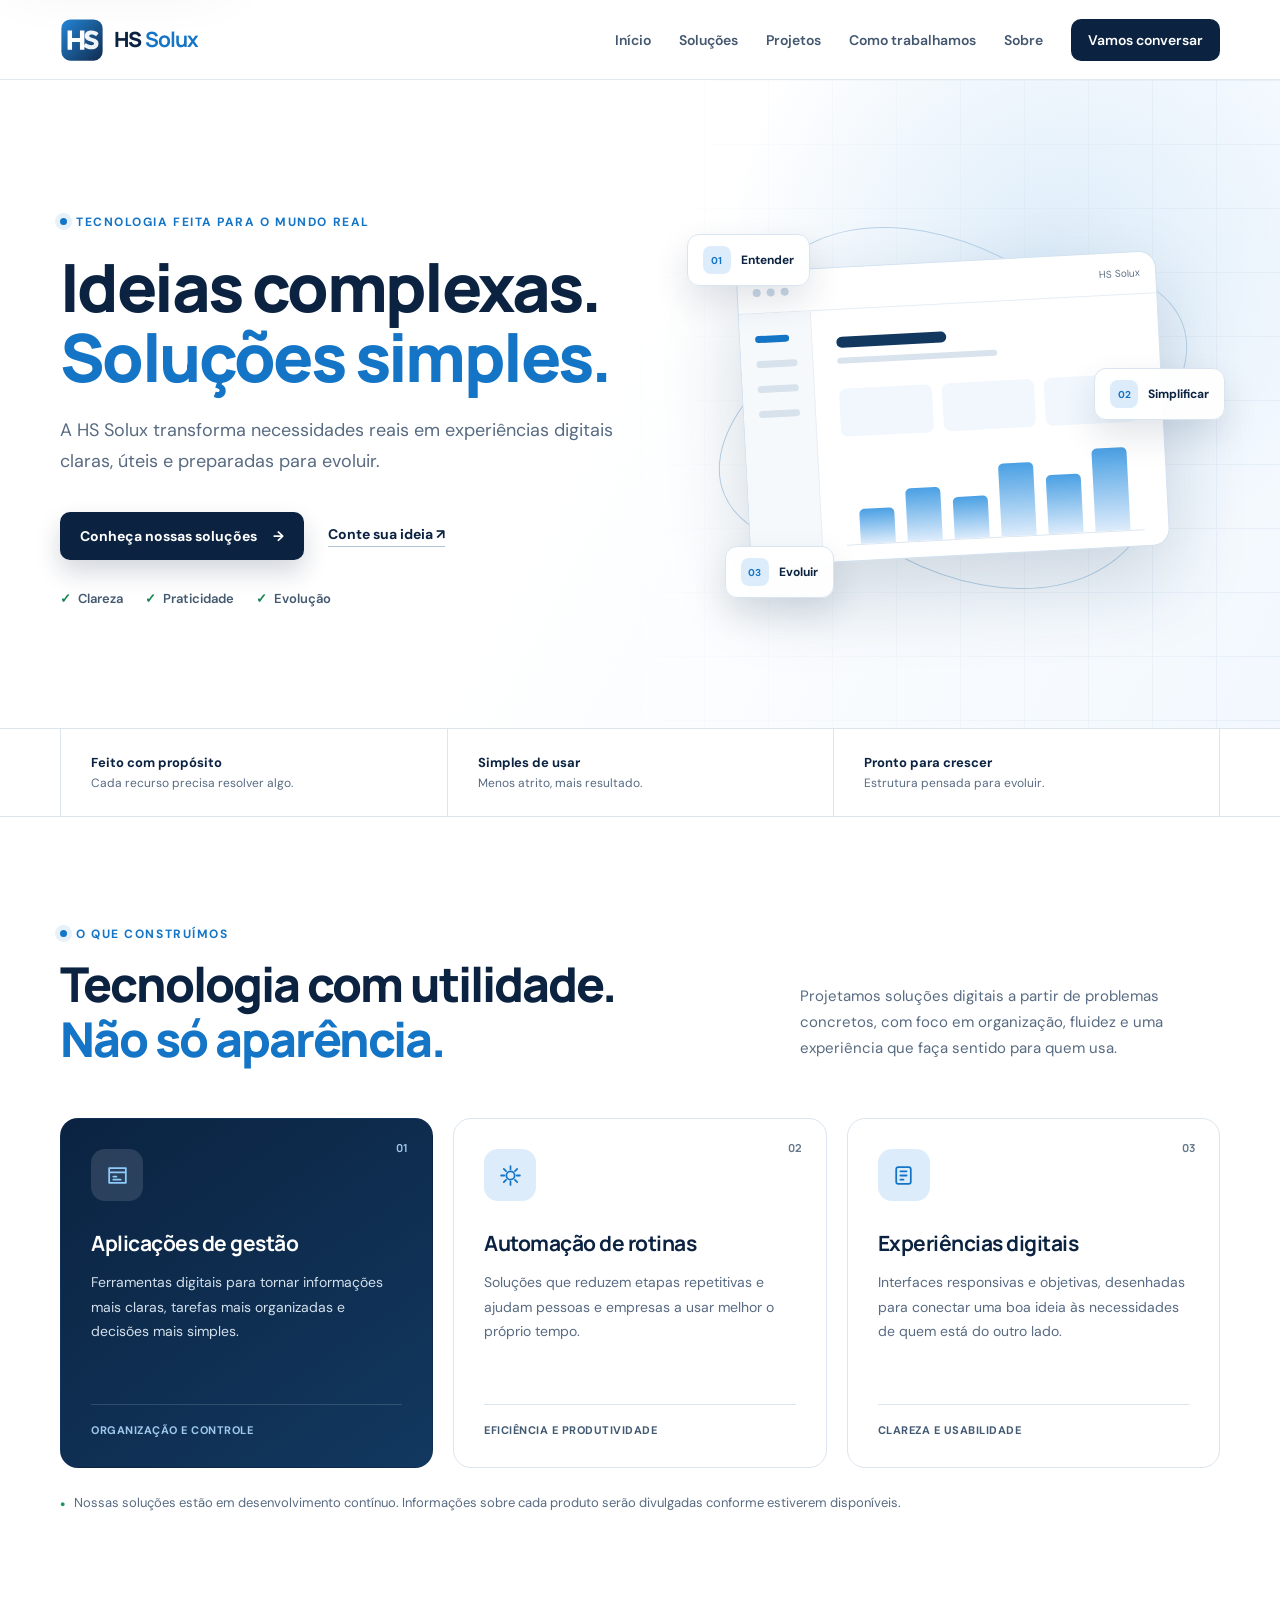
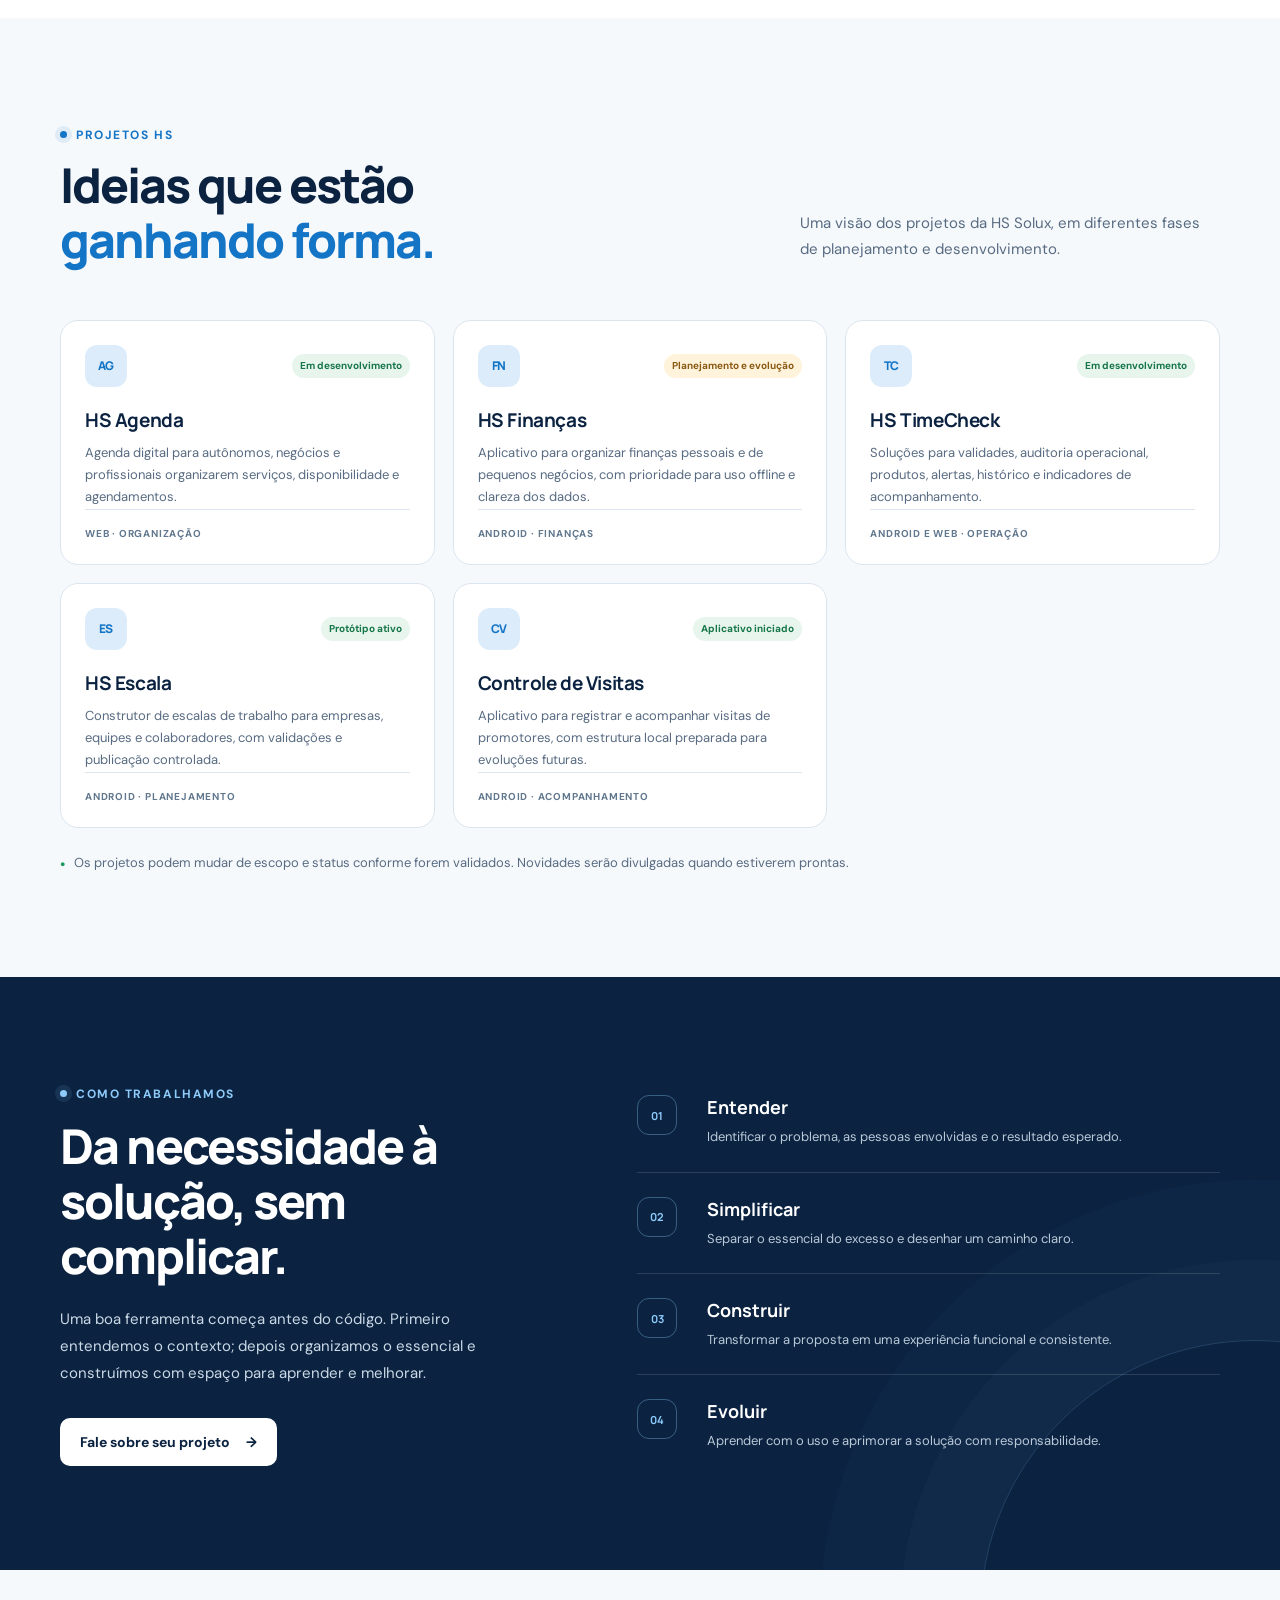
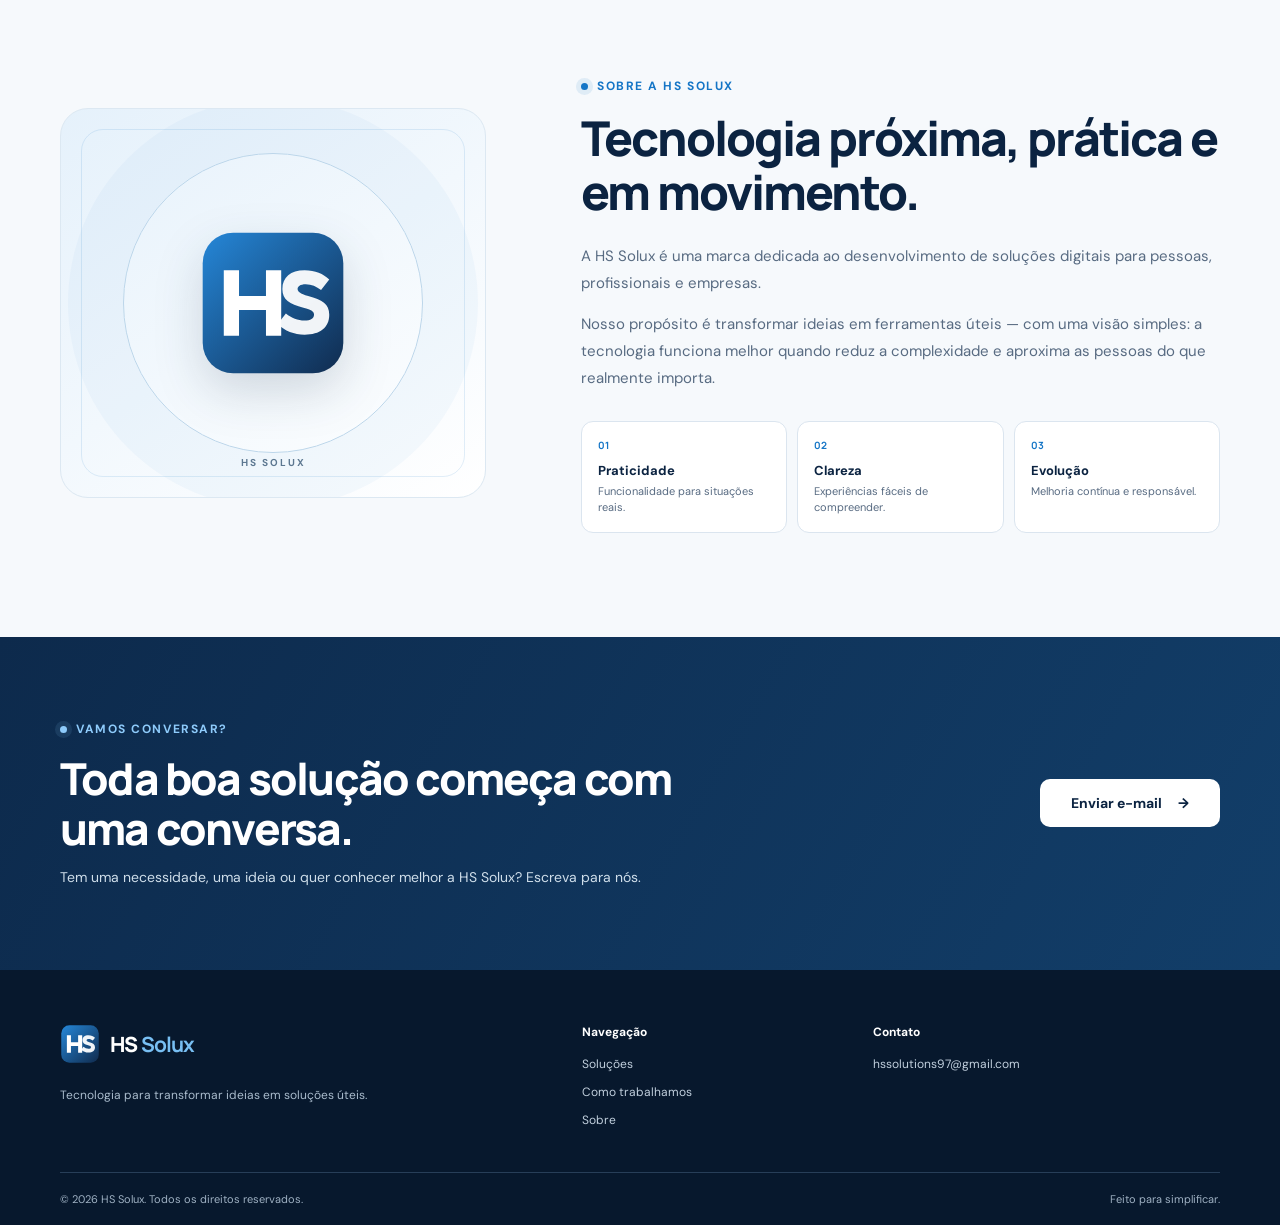
==== index.html @ c70ca24c "Adiciona projetos HS ao site" ====
<!doctype html>
<html lang="pt-BR">
<head>
  <meta charset="utf-8">
  <meta name="viewport" content="width=device-width, initial-scale=1">
  <meta name="description" content="A HS Solux transforma necessidades reais em soluções digitais simples, organizadas e preparadas para evoluir.">
  <meta name="theme-color" content="#0b2341">
  <meta name="robots" content="index, follow, max-image-preview:large">
  <link rel="canonical" href="https://hssolux.com.br/">
  <meta property="og:locale" content="pt_BR">
  <meta property="og:type" content="website">
  <meta property="og:site_name" content="HS Solux">
  <meta property="og:title" content="HS Solux | Tecnologia que simplifica">
  <meta property="og:description" content="Soluções digitais pensadas para organizar processos, reduzir complexidade e apoiar novas ideias.">
  <meta property="og:url" content="https://hssolux.com.br/">
  <meta property="og:image" content="https://hssolux.com.br/assets/hs-social.png">
  <meta property="og:image:width" content="1200">
  <meta property="og:image:height" content="630">
  <meta property="og:image:alt" content="HS Solux — tecnologia que simplifica">
  <meta name="twitter:card" content="summary_large_image">
  <meta name="twitter:title" content="HS Solux | Tecnologia que simplifica">
  <meta name="twitter:description" content="Soluções digitais pensadas para necessidades reais.">
  <meta name="twitter:image" content="https://hssolux.com.br/assets/hs-social.png">
  <title>HS Solux | Tecnologia que simplifica</title>
  <link rel="icon" href="assets/hs-mark.svg" type="image/svg+xml">
  <link rel="preconnect" href="https://fonts.googleapis.com">
  <link rel="preconnect" href="https://fonts.gstatic.com" crossorigin>
  <link href="https://fonts.googleapis.com/css2?family=DM+Sans:wght@400;500;600;700&family=Manrope:wght@600;700;800&display=swap" rel="stylesheet">
  <link rel="stylesheet" href="styles.css">
  <script type="application/ld+json">
  {
    "@context": "https://schema.org",
    "@type": "Organization",
    "name": "HS Solux",
    "url": "https://hssolux.com.br/",
    "logo": "https://hssolux.com.br/assets/hs-mark.svg",
    "email": "hssolutions97@gmail.com",
    "description": "Marca de tecnologia dedicada ao desenvolvimento de soluções digitais para pessoas, profissionais e empresas."
  }
  </script>
</head>
<body>
  <a class="skip-link" href="#conteudo">Pular para o conteúdo</a>
  <header class="site-header">
    <div class="container nav-wrap">
      <a class="brand" href="#inicio" aria-label="HS Solux — página inicial">
        <img src="assets/hs-mark.svg" alt="" class="brand-mark" width="44" height="44">
        <span class="brand-name">HS <b>Solux</b></span>
      </a>
      <button class="menu-toggle" type="button" aria-label="Abrir menu" aria-controls="main-navigation" aria-expanded="false">
        <span aria-hidden="true"></span><span aria-hidden="true"></span><span aria-hidden="true"></span>
      </button>
      <nav class="nav" id="main-navigation" aria-label="Navegação principal">
        <a href="#inicio">Início</a>
        <a href="#solucoes">Soluções</a>
        <a href="#projetos">Projetos</a>
        <a href="#metodo">Como trabalhamos</a>
        <a href="#sobre">Sobre</a>
        <a class="nav-cta" href="#contato">Vamos conversar</a>
      </nav>
    </div>
  </header>

  <main id="conteudo">
    <section class="hero" id="inicio" aria-labelledby="hero-title">
      <div class="container hero-grid">
        <div class="hero-copy">
          <p class="eyebrow"><span aria-hidden="true"></span> Tecnologia feita para o mundo real</p>
          <h1 id="hero-title">Ideias complexas.<br><em>Soluções simples.</em></h1>
          <p class="hero-lead">A HS Solux transforma necessidades reais em experiências digitais claras, úteis e preparadas para evoluir.</p>
          <div class="hero-actions">
            <a class="button button-primary" href="#solucoes">Conheça nossas soluções <span aria-hidden="true">→</span></a>
            <a class="text-link" href="#contato">Conte sua ideia <span aria-hidden="true">↗</span></a>
          </div>
          <ul class="hero-points" aria-label="Princípios da HS Solux">
            <li><span aria-hidden="true">✓</span> Clareza</li>
            <li><span aria-hidden="true">✓</span> Praticidade</li>
            <li><span aria-hidden="true">✓</span> Evolução</li>
          </ul>
        </div>

        <div class="hero-visual" role="img" aria-label="Representação visual de uma solução digital organizada">
          <div class="visual-orbit orbit-a" aria-hidden="true"></div>
          <div class="visual-orbit orbit-b" aria-hidden="true"></div>
          <div class="product-window" aria-hidden="true">
            <div class="window-bar"><i></i><i></i><i></i><small>HS Solux</small></div>
            <div class="window-body">
              <div class="window-nav"><b></b><i></i><i></i><i></i></div>
              <div class="window-main">
                <div class="skeleton-title"></div><div class="skeleton-subtitle"></div>
                <div class="metric-row"><i></i><i></i><i></i></div>
                <div class="chart"><span></span><span></span><span></span><span></span><span></span><span></span></div>
              </div>
            </div>
          </div>
          <div class="floating-pill pill-one" aria-hidden="true"><b>01</b><span>Entender</span></div>
          <div class="floating-pill pill-two" aria-hidden="true"><b>02</b><span>Simplificar</span></div>
          <div class="floating-pill pill-three" aria-hidden="true"><b>03</b><span>Evoluir</span></div>
        </div>
      </div>
    </section>

    <section class="principles" aria-label="Compromissos da HS Solux">
      <div class="container principles-row">
        <p><strong>Feito com propósito</strong><span>Cada recurso precisa resolver algo.</span></p>
        <p><strong>Simples de usar</strong><span>Menos atrito, mais resultado.</span></p>
        <p><strong>Pronto para crescer</strong><span>Estrutura pensada para evoluir.</span></p>
      </div>
    </section>

    <section class="section solutions-section" id="solucoes" aria-labelledby="solutions-title">
      <div class="container">
        <div class="section-heading">
          <div>
            <p class="eyebrow"><span aria-hidden="true"></span> O que construímos</p>
            <h2 id="solutions-title">Tecnologia com utilidade.<br><em>Não só aparência.</em></h2>
          </div>
          <p>Projetamos soluções digitais a partir de problemas concretos, com foco em organização, fluidez e uma experiência que faça sentido para quem usa.</p>
        </div>
        <div class="solution-grid">
          <article class="solution-card featured">
            <div class="card-number">01</div>
            <div class="card-icon" aria-hidden="true"><svg viewBox="0 0 24 24"><path d="M4 5h16v14H4zM4 9h16M8 13h3M8 16h7"/></svg></div>
            <h3>Aplicações de gestão</h3>
            <p>Ferramentas digitais para tornar informações mais claras, tarefas mais organizadas e decisões mais simples.</p>
            <span class="card-tag">Organização e controle</span>
          </article>
          <article class="solution-card">
            <div class="card-number">02</div>
            <div class="card-icon" aria-hidden="true"><svg viewBox="0 0 24 24"><path d="M12 3v3M12 18v3M3 12h3M18 12h3M5.6 5.6l2.1 2.1M16.3 16.3l2.1 2.1M18.4 5.6l-2.1 2.1M7.7 16.3l-2.1 2.1"/><circle cx="12" cy="12" r="4"/></svg></div>
            <h3>Automação de rotinas</h3>
            <p>Soluções que reduzem etapas repetitivas e ajudam pessoas e empresas a usar melhor o próprio tempo.</p>
            <span class="card-tag">Eficiência e produtividade</span>
          </article>
          <article class="solution-card">
            <div class="card-number">03</div>
            <div class="card-icon" aria-hidden="true"><svg viewBox="0 0 24 24"><path d="M7 4h10a2 2 0 0 1 2 2v12a2 2 0 0 1-2 2H7a2 2 0 0 1-2-2V6a2 2 0 0 1 2-2zM9 8h6M9 12h6M9 16h3"/></svg></div>
            <h3>Experiências digitais</h3>
            <p>Interfaces responsivas e objetivas, desenhadas para conectar uma boa ideia às necessidades de quem está do outro lado.</p>
            <span class="card-tag">Clareza e usabilidade</span>
          </article>
        </div>
        <p class="transparency-note"><span aria-hidden="true">●</span> Nossas soluções estão em desenvolvimento contínuo. Informações sobre cada produto serão divulgadas conforme estiverem disponíveis.</p>
      </div>
    </section>

    <section class="section projects-section" id="projetos" aria-labelledby="projects-title">
      <div class="container">
        <div class="section-heading">
          <div>
            <p class="eyebrow"><span aria-hidden="true"></span> Projetos HS</p>
            <h2 id="projects-title">Ideias que estão<br><em>ganhando forma.</em></h2>
          </div>
          <p>Uma visão dos projetos da HS Solux, em diferentes fases de planejamento e desenvolvimento.</p>
        </div>
        <div class="project-grid">
          <article class="project-card">
            <div class="project-top"><span class="project-icon">AG</span><span class="project-status status-progress">Em desenvolvimento</span></div>
            <h3>HS Agenda</h3>
            <p>Agenda digital para autônomos, negócios e profissionais organizarem serviços, disponibilidade e agendamentos.</p>
            <span class="project-type">Web · organização</span>
          </article>
          <article class="project-card">
            <div class="project-top"><span class="project-icon">FN</span><span class="project-status status-planning">Planejamento e evolução</span></div>
            <h3>HS Finanças</h3>
            <p>Aplicativo para organizar finanças pessoais e de pequenos negócios, com prioridade para uso offline e clareza dos dados.</p>
            <span class="project-type">Android · finanças</span>
          </article>
          <article class="project-card">
            <div class="project-top"><span class="project-icon">TC</span><span class="project-status status-progress">Em desenvolvimento</span></div>
            <h3>HS TimeCheck</h3>
            <p>Soluções para validades, auditoria operacional, produtos, alertas, histórico e indicadores de acompanhamento.</p>
            <span class="project-type">Android e web · operação</span>
          </article>
          <article class="project-card">
            <div class="project-top"><span class="project-icon">ES</span><span class="project-status status-progress">Protótipo ativo</span></div>
            <h3>HS Escala</h3>
            <p>Construtor de escalas de trabalho para empresas, equipes e colaboradores, com validações e publicação controlada.</p>
            <span class="project-type">Android · planejamento</span>
          </article>
          <article class="project-card">
            <div class="project-top"><span class="project-icon">CV</span><span class="project-status status-progress">Aplicativo iniciado</span></div>
            <h3>Controle de Visitas</h3>
            <p>Aplicativo para registrar e acompanhar visitas de promotores, com estrutura local preparada para evoluções futuras.</p>
            <span class="project-type">Android · acompanhamento</span>
          </article>
        </div>
        <p class="transparency-note"><span aria-hidden="true">●</span> Os projetos podem mudar de escopo e status conforme forem validados. Novidades serão divulgadas quando estiverem prontas.</p>
      </div>
    </section>

    <section class="section process-section" id="metodo" aria-labelledby="process-title">
      <div class="container process-grid">
        <div class="process-copy">
          <p class="eyebrow eyebrow-light"><span aria-hidden="true"></span> Como trabalhamos</p>
          <h2 id="process-title">Da necessidade à solução, sem complicar.</h2>
          <p>Uma boa ferramenta começa antes do código. Primeiro entendemos o contexto; depois organizamos o essencial e construímos com espaço para aprender e melhorar.</p>
          <a class="button button-light" href="#contato">Fale sobre seu projeto <span aria-hidden="true">→</span></a>
        </div>
        <ol class="process-list">
          <li><b>01</b><div><h3>Entender</h3><p>Identificar o problema, as pessoas envolvidas e o resultado esperado.</p></div></li>
          <li><b>02</b><div><h3>Simplificar</h3><p>Separar o essencial do excesso e desenhar um caminho claro.</p></div></li>
          <li><b>03</b><div><h3>Construir</h3><p>Transformar a proposta em uma experiência funcional e consistente.</p></div></li>
          <li><b>04</b><div><h3>Evoluir</h3><p>Aprender com o uso e aprimorar a solução com responsabilidade.</p></div></li>
        </ol>
      </div>
    </section>

    <section class="section about-section" id="sobre" aria-labelledby="about-title">
      <div class="container about-grid">
        <div class="about-visual" aria-hidden="true">
          <div class="about-ring"></div>
          <img src="assets/hs-mark.svg" alt="" width="160" height="160">
          <span>HS SOLUX</span>
        </div>
        <div class="about-copy">
          <p class="eyebrow"><span aria-hidden="true"></span> Sobre a HS Solux</p>
          <h2 id="about-title">Tecnologia próxima, prática e em movimento.</h2>
          <p>A HS Solux é uma marca dedicada ao desenvolvimento de soluções digitais para pessoas, profissionais e empresas.</p>
          <p>Nosso propósito é transformar ideias em ferramentas úteis — com uma visão simples: a tecnologia funciona melhor quando reduz a complexidade e aproxima as pessoas do que realmente importa.</p>
          <div class="values" aria-label="Valores da HS Solux">
            <div><b>01</b><span><strong>Praticidade</strong><small>Funcionalidade para situações reais.</small></span></div>
            <div><b>02</b><span><strong>Clareza</strong><small>Experiências fáceis de compreender.</small></span></div>
            <div><b>03</b><span><strong>Evolução</strong><small>Melhoria contínua e responsável.</small></span></div>
          </div>
        </div>
      </div>
    </section>

    <section class="contact-section" id="contato" aria-labelledby="contact-title">
      <div class="container contact-box">
        <div>
          <p class="eyebrow eyebrow-light"><span aria-hidden="true"></span> Vamos conversar?</p>
          <h2 id="contact-title">Toda boa solução começa com uma conversa.</h2>
          <p>Tem uma necessidade, uma ideia ou quer conhecer melhor a HS Solux? Escreva para nós.</p>
        </div>
        <a class="button button-white" href="mailto:hssolutions97@gmail.com?subject=Contato%20pelo%20site%20HS%20Solux">Enviar e-mail <span aria-hidden="true">→</span></a>
      </div>
    </section>
  </main>

  <footer class="site-footer">
    <div class="container footer-main">
      <div class="footer-brand">
        <a class="brand brand-footer" href="#inicio" aria-label="HS Solux — voltar ao início">
          <img src="assets/hs-mark.svg" alt="" width="40" height="40">
          <span class="brand-name">HS <b>Solux</b></span>
        </a>
        <p>Tecnologia para transformar ideias em soluções úteis.</p>
      </div>
      <div class="footer-col"><strong>Navegação</strong><a href="#solucoes">Soluções</a><a href="#metodo">Como trabalhamos</a><a href="#sobre">Sobre</a></div>
      <div class="footer-col"><strong>Contato</strong><a href="mailto:hssolutions97@gmail.com">hssolutions97@gmail.com</a></div>
    </div>
    <div class="container footer-bottom">
      <span>© <span id="year">2026</span> HS Solux. Todos os direitos reservados.</span>
      <span>Feito para simplificar.</span>
    </div>
  </footer>
  <script src="script.js" defer></script>
</body>
</html>
---- styles.css ----
:root {
  --navy-950:#07182d; --navy-900:#0b2341; --navy-800:#12385f;
  --blue-600:#1475c6; --blue-500:#2587d8; --blue-100:#ddecfb; --blue-50:#f1f7fd;
  --ink:#26384f; --muted:#586b82; --line:#dbe5ef; --surface:#f6f9fc; --white:#fff;
  --radius-sm:10px; --radius-md:18px; --radius-lg:28px;
  --shadow:0 24px 70px rgba(11,35,65,.12);
}
*,*::before,*::after{box-sizing:border-box}
html{scroll-behavior:smooth;scroll-padding-top:88px}
body{margin:0;background:var(--white);color:var(--ink);font-family:"DM Sans",Arial,sans-serif;-webkit-font-smoothing:antialiased}
body.menu-open{overflow:hidden}
a{color:inherit;text-decoration:none} img{display:block;max-width:100%} button{font:inherit}
.container{width:min(1160px,calc(100% - 48px));margin-inline:auto}
.skip-link{position:fixed;left:16px;top:-100px;z-index:100;padding:12px 16px;border-radius:0 0 8px 8px;background:#fff;color:var(--navy-900);font-weight:700;box-shadow:var(--shadow)}
.skip-link:focus{top:0}
:focus-visible{outline:3px solid #43a5ed;outline-offset:4px}

.site-header{position:sticky;top:0;z-index:50;height:80px;border-bottom:1px solid rgba(219,229,239,.85);background:rgba(255,255,255,.94);backdrop-filter:blur(16px)}
.nav-wrap{height:100%;display:flex;align-items:center;justify-content:space-between;gap:24px}
.brand{display:inline-flex;align-items:center;gap:10px;flex:0 0 auto}
.brand-mark{width:44px;height:44px}
.brand-name{color:var(--navy-900);font:800 21px/1 "Manrope",Arial,sans-serif;letter-spacing:-.8px}
.brand-name b{color:var(--blue-600)}
.nav{display:flex;align-items:center;gap:28px;color:#43576f;font-size:14px;font-weight:600}
.nav>a:not(.nav-cta){position:relative}
.nav>a:not(.nav-cta)::after{content:"";position:absolute;left:0;right:100%;bottom:-7px;height:2px;background:var(--blue-600);transition:right .2s ease}
.nav>a:not(.nav-cta):hover{color:var(--navy-900)} .nav>a:not(.nav-cta):hover::after{right:0}
.nav-cta{padding:12px 17px;border-radius:var(--radius-sm);background:var(--navy-900);color:#fff;transition:transform .2s ease,background .2s ease}
.nav-cta:hover{background:var(--navy-800);transform:translateY(-2px)}
.menu-toggle{display:none;width:44px;height:44px;padding:10px;border:0;border-radius:8px;background:transparent;cursor:pointer}
.menu-toggle span{display:block;width:24px;height:2px;margin:5px 0;border-radius:2px;background:var(--navy-900);transition:transform .2s ease,opacity .2s ease}
.menu-toggle[aria-expanded="true"] span:nth-child(1){transform:translateY(7px) rotate(45deg)}
.menu-toggle[aria-expanded="true"] span:nth-child(2){opacity:0}
.menu-toggle[aria-expanded="true"] span:nth-child(3){transform:translateY(-7px) rotate(-45deg)}

.hero{position:relative;overflow:hidden;padding:98px 0 90px;background:radial-gradient(circle at 82% 28%,rgba(37,135,216,.13),transparent 28%),linear-gradient(118deg,#fff 46%,#f2f8fe 100%)}
.hero::before{content:"";position:absolute;inset:0;opacity:.32;background-image:linear-gradient(#cbdcec 1px,transparent 1px),linear-gradient(90deg,#cbdcec 1px,transparent 1px);background-size:64px 64px;mask-image:linear-gradient(90deg,transparent 45%,#000)}
.hero-grid{position:relative;display:grid;grid-template-columns:minmax(0,1.03fr) minmax(440px,.97fr);align-items:center;gap:60px}
.eyebrow{display:inline-flex;align-items:center;gap:9px;margin:0;color:var(--blue-600);font-size:12px;font-weight:700;letter-spacing:1.55px;text-transform:uppercase}
.eyebrow>span{width:7px;height:7px;border-radius:50%;background:currentColor;box-shadow:0 0 0 5px rgba(20,117,198,.1)}
.hero h1,.section h2,.contact-box h2{color:var(--navy-900);font-family:"Manrope",Arial,sans-serif;font-weight:800;letter-spacing:-2.6px}
.hero h1{max-width:650px;margin:22px 0 24px;font-size:clamp(46px,5.2vw,70px);line-height:1.04}
.hero h1 em,.section h2 em{color:var(--blue-600);font-style:normal}
.hero-lead{max-width:590px;margin:0;color:var(--muted);font-size:18px;line-height:1.75}
.hero-actions{display:flex;align-items:center;gap:24px;margin-top:34px;flex-wrap:wrap}
.button{display:inline-flex;min-height:48px;align-items:center;justify-content:center;gap:16px;padding:14px 20px;border-radius:var(--radius-sm);font-size:14px;font-weight:700;transition:transform .2s ease,background .2s ease,box-shadow .2s ease}
.button:hover{transform:translateY(-2px)}
.button-primary{background:var(--navy-900);color:#fff;box-shadow:0 12px 25px rgba(11,35,65,.18)}
.button-primary:hover{background:var(--navy-800);box-shadow:0 16px 30px rgba(11,35,65,.22)}
.text-link{color:var(--navy-900);font-size:14px;font-weight:700;border-bottom:1px solid #b3c5d7;padding-bottom:3px}
.text-link:hover{color:var(--blue-600);border-color:var(--blue-600)}
.hero-points{display:flex;gap:22px;margin:30px 0 0;padding:0;color:#435970;font-size:13px;font-weight:600;list-style:none}
.hero-points li{display:flex;align-items:center;gap:7px}.hero-points li span{color:#168451}

.hero-visual{position:relative;min-height:460px;display:grid;place-items:center}
.visual-orbit{position:absolute;border:1px solid #b7d1e8;border-radius:50%}
.orbit-a{width:490px;height:250px;transform:rotate(-20deg)}.orbit-b{width:450px;height:310px;transform:rotate(35deg)}
.product-window{position:relative;z-index:2;width:min(420px,88%);height:295px;overflow:hidden;border:1px solid #d2e2f0;border-radius:17px;background:#fff;box-shadow:0 34px 80px rgba(16,55,90,.18);transform:rotate(-3deg)}
.window-bar{height:42px;display:flex;align-items:center;gap:6px;padding:0 15px;border-bottom:1px solid #e6edf4}
.window-bar i{width:8px;height:8px;border-radius:50%;background:#cbd8e5}.window-bar small{margin-left:auto;color:#5f7185;font-size:10px}
.window-body{height:253px;display:flex}.window-nav{width:72px;padding:22px 15px;border-right:1px solid #e8eef4;background:#f6f9fc}
.window-nav b,.window-nav i{display:block;height:7px;margin-bottom:18px;border-radius:5px;background:#d7e2ec}.window-nav b{width:34px;background:var(--blue-600)}
.window-main{flex:1;padding:27px 24px}.skeleton-title{width:110px;height:11px;border-radius:8px;background:var(--navy-800)}
.skeleton-subtitle{width:160px;height:6px;margin-top:10px;border-radius:8px;background:#d9e3ed}
.metric-row{display:grid;grid-template-columns:repeat(3,1fr);gap:10px;margin-top:25px}.metric-row i{height:48px;border-radius:7px;background:var(--blue-50)}
.chart{height:92px;display:flex;align-items:end;gap:12px;padding:0 14px;margin-top:17px;border-bottom:1px solid #dde7f0}
.chart span{flex:1;border-radius:5px 5px 0 0;background:linear-gradient(#4aa0e4,#ddecfb)}
.chart span:nth-child(1){height:38%}.chart span:nth-child(2){height:58%}.chart span:nth-child(3){height:46%}.chart span:nth-child(4){height:80%}.chart span:nth-child(5){height:65%}.chart span:nth-child(6){height:91%}
.floating-pill{position:absolute;z-index:3;display:flex;align-items:center;gap:10px;padding:11px 15px;border:1px solid #d8e5f0;border-radius:12px;background:rgba(255,255,255,.96);box-shadow:0 15px 35px rgba(11,35,65,.12);color:var(--navy-900);font-size:12px;font-weight:700}
.floating-pill b{display:grid;width:28px;height:28px;place-items:center;border-radius:8px;background:var(--blue-100);color:var(--blue-600);font-size:10px}
.pill-one{top:56px;left:0}.pill-two{right:-5px;top:190px}.pill-three{left:38px;bottom:40px}

.principles{border-block:1px solid var(--line);background:#fff}.principles-row{display:grid;grid-template-columns:repeat(3,1fr)}
.principles-row p{margin:0;padding:25px 30px;border-left:1px solid var(--line)}.principles-row p:last-child{border-right:1px solid var(--line)}
.principles-row strong,.principles-row span{display:block}.principles-row strong{color:var(--navy-900);font-size:13px}.principles-row span{margin-top:4px;color:var(--muted);font-size:12px}

.section{padding:104px 0}.section-heading{display:flex;align-items:end;justify-content:space-between;gap:60px;margin-bottom:52px}
.section h2{margin:15px 0 0;font-size:clamp(34px,4vw,48px);line-height:1.14;letter-spacing:-2px}
.section-heading>p{max-width:420px;margin:0 0 5px;color:var(--muted);font-size:15px;line-height:1.75}
.solution-grid{display:grid;grid-template-columns:repeat(3,1fr);gap:20px}
.solution-card{position:relative;min-height:350px;display:flex;flex-direction:column;padding:30px;overflow:hidden;border:1px solid var(--line);border-radius:var(--radius-md);background:#fff;transition:transform .25s ease,border-color .25s ease,box-shadow .25s ease}
.solution-card:hover{transform:translateY(-6px);border-color:#accde8;box-shadow:var(--shadow)}
.solution-card.featured{background:linear-gradient(145deg,var(--navy-900),var(--navy-800));border-color:transparent}
.card-number{position:absolute;right:24px;top:21px;color:#64778a;font:700 11px "Manrope",Arial,sans-serif}.featured .card-number{color:#9fc6e8}
.card-icon{width:52px;height:52px;display:grid;place-items:center;margin-bottom:28px;border-radius:14px;background:var(--blue-100)}
.card-icon svg{width:25px;height:25px;fill:none;stroke:var(--blue-600);stroke-width:1.7;stroke-linecap:round;stroke-linejoin:round}
.featured .card-icon{background:rgba(255,255,255,.12)}.featured .card-icon svg{stroke:#8ecbfb}
.solution-card h3{margin:0 0 13px;color:var(--navy-900);font:700 21px "Manrope",Arial,sans-serif;letter-spacing:-.5px}
.solution-card p{margin:0 0 25px;color:var(--muted);font-size:14px;line-height:1.75}.featured h3{color:#fff}.featured p{color:#d3e0ec}
.card-tag{margin-top:auto;padding-top:18px;border-top:1px solid var(--line);color:#415a72;font-size:11px;font-weight:700;letter-spacing:.5px;text-transform:uppercase}
.featured .card-tag{border-color:rgba(255,255,255,.14);color:#9ec9ed}
.transparency-note{display:flex;align-items:baseline;gap:9px;margin:25px 0 0;color:var(--muted);font-size:13px;line-height:1.6}.transparency-note span{color:#1d995e;font-size:9px}
.projects-section{background:var(--surface)}
.project-grid{display:grid;grid-template-columns:repeat(3,1fr);gap:18px}
.project-card{min-height:245px;display:flex;flex-direction:column;padding:24px;border:1px solid var(--line);border-radius:var(--radius-md);background:#fff;transition:transform .25s ease,border-color .25s ease,box-shadow .25s ease}
.project-card:hover{transform:translateY(-5px);border-color:#accde8;box-shadow:var(--shadow)}
.project-top{display:flex;align-items:center;justify-content:space-between;gap:12px}
.project-icon{display:grid;width:42px;height:42px;place-items:center;border-radius:12px;background:var(--blue-100);color:var(--blue-600);font:800 12px "Manrope",Arial,sans-serif;letter-spacing:-.4px}
.project-status{padding:6px 8px;border-radius:20px;font-size:10px;font-weight:700;line-height:1.2;text-align:right}
.status-progress{background:#e7f5ed;color:#167648}.status-planning{background:#fff3db;color:#8a5a12}
.project-card h3{margin:20px 0 9px;color:var(--navy-900);font:700 19px "Manrope",Arial,sans-serif;letter-spacing:-.4px}
.project-card p{margin:0;color:var(--muted);font-size:13px;line-height:1.7}
.project-type{margin-top:auto;padding-top:17px;border-top:1px solid var(--line);color:#60778e;font-size:10px;font-weight:700;letter-spacing:.8px;text-transform:uppercase}

.process-section{position:relative;overflow:hidden;background:var(--navy-900);color:#fff}
.process-section::after{content:"";position:absolute;width:550px;height:550px;right:-250px;bottom:-320px;border:1px solid rgba(142,203,251,.18);border-radius:50%;box-shadow:0 0 0 80px rgba(142,203,251,.025),0 0 0 160px rgba(142,203,251,.02)}
.process-grid{position:relative;z-index:1;display:grid;grid-template-columns:.9fr 1.1fr;gap:100px;align-items:center}
.eyebrow-light{color:#8ecbfb}.eyebrow-light>span{box-shadow:0 0 0 5px rgba(142,203,251,.1)}
.process-copy h2{max-width:520px;margin:17px 0 22px;color:#fff}.process-copy>p:not(.eyebrow){max-width:500px;margin:0;color:#cbd9e6;font-size:15px;line-height:1.8}
.button-light{margin-top:31px;background:#fff;color:var(--navy-900)}.button-light:hover{background:var(--blue-50)}
.process-list{margin:0;padding:0;list-style:none}.process-list li{display:grid;grid-template-columns:48px 1fr;gap:22px;padding:24px 0;border-bottom:1px solid rgba(255,255,255,.13)}
.process-list li:first-child{padding-top:0}.process-list li:last-child{padding-bottom:0;border:0}
.process-list>li>b{display:grid;width:40px;height:40px;place-items:center;border:1px solid rgba(142,203,251,.35);border-radius:12px;color:#8ecbfb;font:700 11px "Manrope",Arial,sans-serif}
.process-list h3{margin:0 0 7px;color:#fff;font:700 18px "Manrope",Arial,sans-serif}.process-list p{margin:0;color:#b9c9d8;font-size:13px;line-height:1.65}

.about-section{background:var(--surface)}.about-grid{display:grid;grid-template-columns:.8fr 1.2fr;gap:95px;align-items:center}
.about-visual{position:relative;min-height:390px;display:grid;place-items:center;overflow:hidden;border:1px solid #dce8f2;border-radius:var(--radius-lg);background:linear-gradient(145deg,#e5f1fb,#fff)}
.about-visual::before{content:"";position:absolute;inset:20px;border:1px solid rgba(20,117,198,.12);border-radius:22px}
.about-visual img{position:relative;z-index:2;width:150px;filter:drop-shadow(0 18px 24px rgba(11,35,65,.16))}
.about-ring{position:absolute;width:300px;height:300px;border:1px solid #bcd6ea;border-radius:50%;box-shadow:0 0 0 55px rgba(20,117,198,.035)}
.about-visual>span{position:absolute;bottom:28px;color:#5c7790;font-size:10px;font-weight:700;letter-spacing:2px}
.about-copy h2{margin:16px 0 23px}.about-copy>p:not(.eyebrow){margin:0 0 14px;color:var(--muted);font-size:15px;line-height:1.8}
.values{display:grid;grid-template-columns:repeat(3,1fr);gap:10px;margin-top:29px}.values>div{padding:16px;border:1px solid var(--line);border-radius:12px;background:#fff}
.values>div>b{display:block;margin-bottom:10px;color:var(--blue-600);font:700 10px "Manrope",Arial,sans-serif}.values strong,.values small{display:block}
.values strong{color:var(--navy-900);font-size:13px}.values small{margin-top:5px;color:var(--muted);font-size:11px;line-height:1.45}

.contact-section{padding:80px 0;background:linear-gradient(120deg,#0d2a4c,#123e69)}.contact-box{display:flex;align-items:center;justify-content:space-between;gap:60px}
.contact-box h2{max-width:700px;margin:15px 0 13px;color:#fff;font-size:clamp(31px,4vw,44px);line-height:1.14;letter-spacing:-1.8px}
.contact-box p:not(.eyebrow){margin:0;color:#cfdeea;font-size:14px;line-height:1.7}
.button-white{flex:0 0 auto;min-width:180px;background:#fff;color:var(--navy-900)}.button-white:hover{background:var(--blue-50)}

.site-footer{background:var(--navy-950);color:#b7c7d8}.footer-main{display:grid;grid-template-columns:1.6fr .8fr 1.2fr;gap:60px;padding:54px 0 44px}
.brand-footer .brand-name{color:#fff}.brand-footer .brand-name b{color:#78bff3}.footer-brand p{max-width:330px;margin:17px 0 0;color:#a9bbcc;font-size:12px;line-height:1.65}
.footer-col{display:flex;flex-direction:column;align-items:flex-start;gap:12px;font-size:12px}.footer-col strong{margin-bottom:4px;color:#fff}.footer-col a{color:#c1cfdd}.footer-col a:hover{color:#fff}
.footer-bottom{display:flex;justify-content:space-between;gap:20px;padding:19px 0;border-top:1px solid #273e58;color:#9fb1c3;font-size:11px}

@media(max-width:1000px){
  .nav{gap:18px}.nav>a:nth-child(3){display:none}.hero-grid{grid-template-columns:1fr 420px;gap:25px}.hero h1{font-size:54px}
  .hero-visual{transform:scale(.9);transform-origin:center}.process-grid{gap:60px}.about-grid{gap:55px}
  .values{grid-template-columns:1fr}.values>div{display:flex;align-items:center;gap:13px}.values>div>b{margin:0}
}
@media(max-width:760px){
  html{scroll-padding-top:72px}.container{width:min(100% - 36px,620px)}.site-header{height:70px}.brand-mark{width:39px;height:39px}.menu-toggle{display:block}
  .nav{position:absolute;top:69px;left:0;right:0;display:none;max-height:calc(100vh - 69px);overflow:auto;align-items:stretch;gap:0;padding:12px 18px 22px;border-bottom:1px solid var(--line);background:#fff;box-shadow:0 20px 35px rgba(11,35,65,.12)}
  .nav.open{display:flex;flex-direction:column}.nav>a,.nav>a:nth-child(3){display:block;padding:14px 10px}.nav>a:not(.nav-cta)::after{display:none}.nav-cta{margin-top:8px;text-align:center}
  .hero{padding:64px 0 48px}.hero::before{opacity:.2;mask-image:linear-gradient(transparent,#000)}.hero-grid{grid-template-columns:1fr;gap:30px}
  .hero h1{font-size:clamp(42px,13vw,58px);letter-spacing:-2.2px}.hero-lead{font-size:16px}.hero-points{gap:14px;flex-wrap:wrap}
  .hero-visual{min-height:340px;transform:none}.visual-orbit{display:none}.product-window{width:min(390px,94%);height:260px}.window-body{height:218px}.window-main{padding:22px 18px}
  .pill-one{top:10px;left:0}.pill-two{top:auto;right:0;bottom:17px}.pill-three{display:none}
  .principles-row{grid-template-columns:1fr;padding:12px 0}.principles-row p,.principles-row p:last-child{padding:14px 2px;border:0;border-bottom:1px solid var(--line)}.principles-row p:last-child{border-bottom:0}
  .section{padding:76px 0}.section-heading{display:block;margin-bottom:35px}.section-heading>p{margin-top:20px}.section h2{font-size:36px;letter-spacing:-1.5px}
  .solution-grid,.project-grid{grid-template-columns:1fr}.solution-card{min-height:305px}.project-card{min-height:225px}.transparency-note{align-items:flex-start}
  .process-grid{grid-template-columns:1fr;gap:55px}.process-list li{grid-template-columns:42px 1fr;gap:16px}
  .about-grid{grid-template-columns:1fr;gap:45px}.about-visual{min-height:270px}.about-visual img{width:115px}.about-ring{width:220px;height:220px}.values{grid-template-columns:1fr}
  .contact-box{display:block}.contact-box .button{width:100%;margin-top:28px}
  .footer-main{grid-template-columns:1fr 1fr;gap:35px 24px}.footer-brand{grid-column:1/-1}.footer-bottom{flex-direction:column}
}
@media(max-width:390px){
  .container{width:calc(100% - 28px)}.hero h1{font-size:40px}.hero-actions{align-items:flex-start;flex-direction:column;gap:18px}
  .hero-points{display:grid;grid-template-columns:1fr 1fr}.hero-visual{min-height:310px;margin-inline:-8px}.product-window{width:100%}
  .floating-pill{padding:9px 11px}.pill-one{left:-4px}.pill-two{right:-4px}.section h2{font-size:32px}
}
@media(prefers-reduced-motion:reduce){
  html{scroll-behavior:auto}*,*::before,*::after{scroll-behavior:auto!important;animation-duration:.01ms!important;animation-iteration-count:1!important;transition-duration:.01ms!important}
}
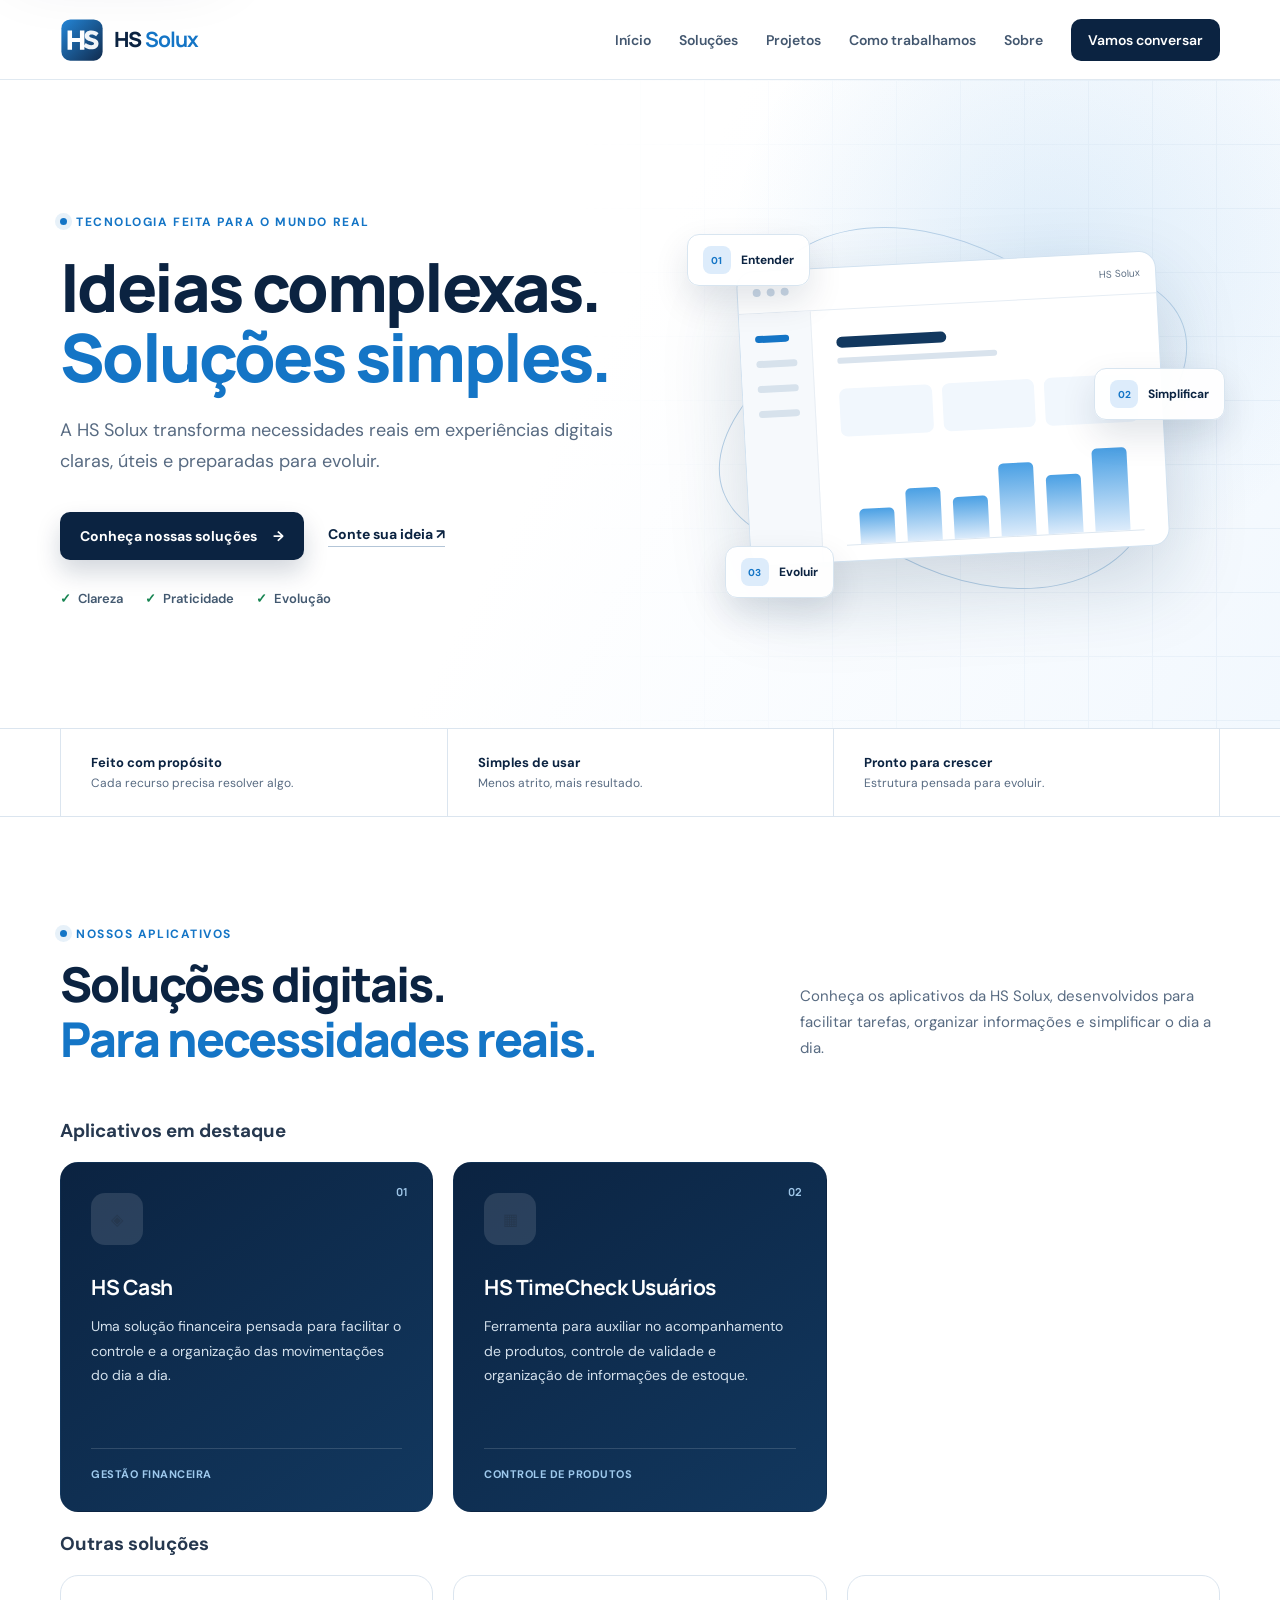
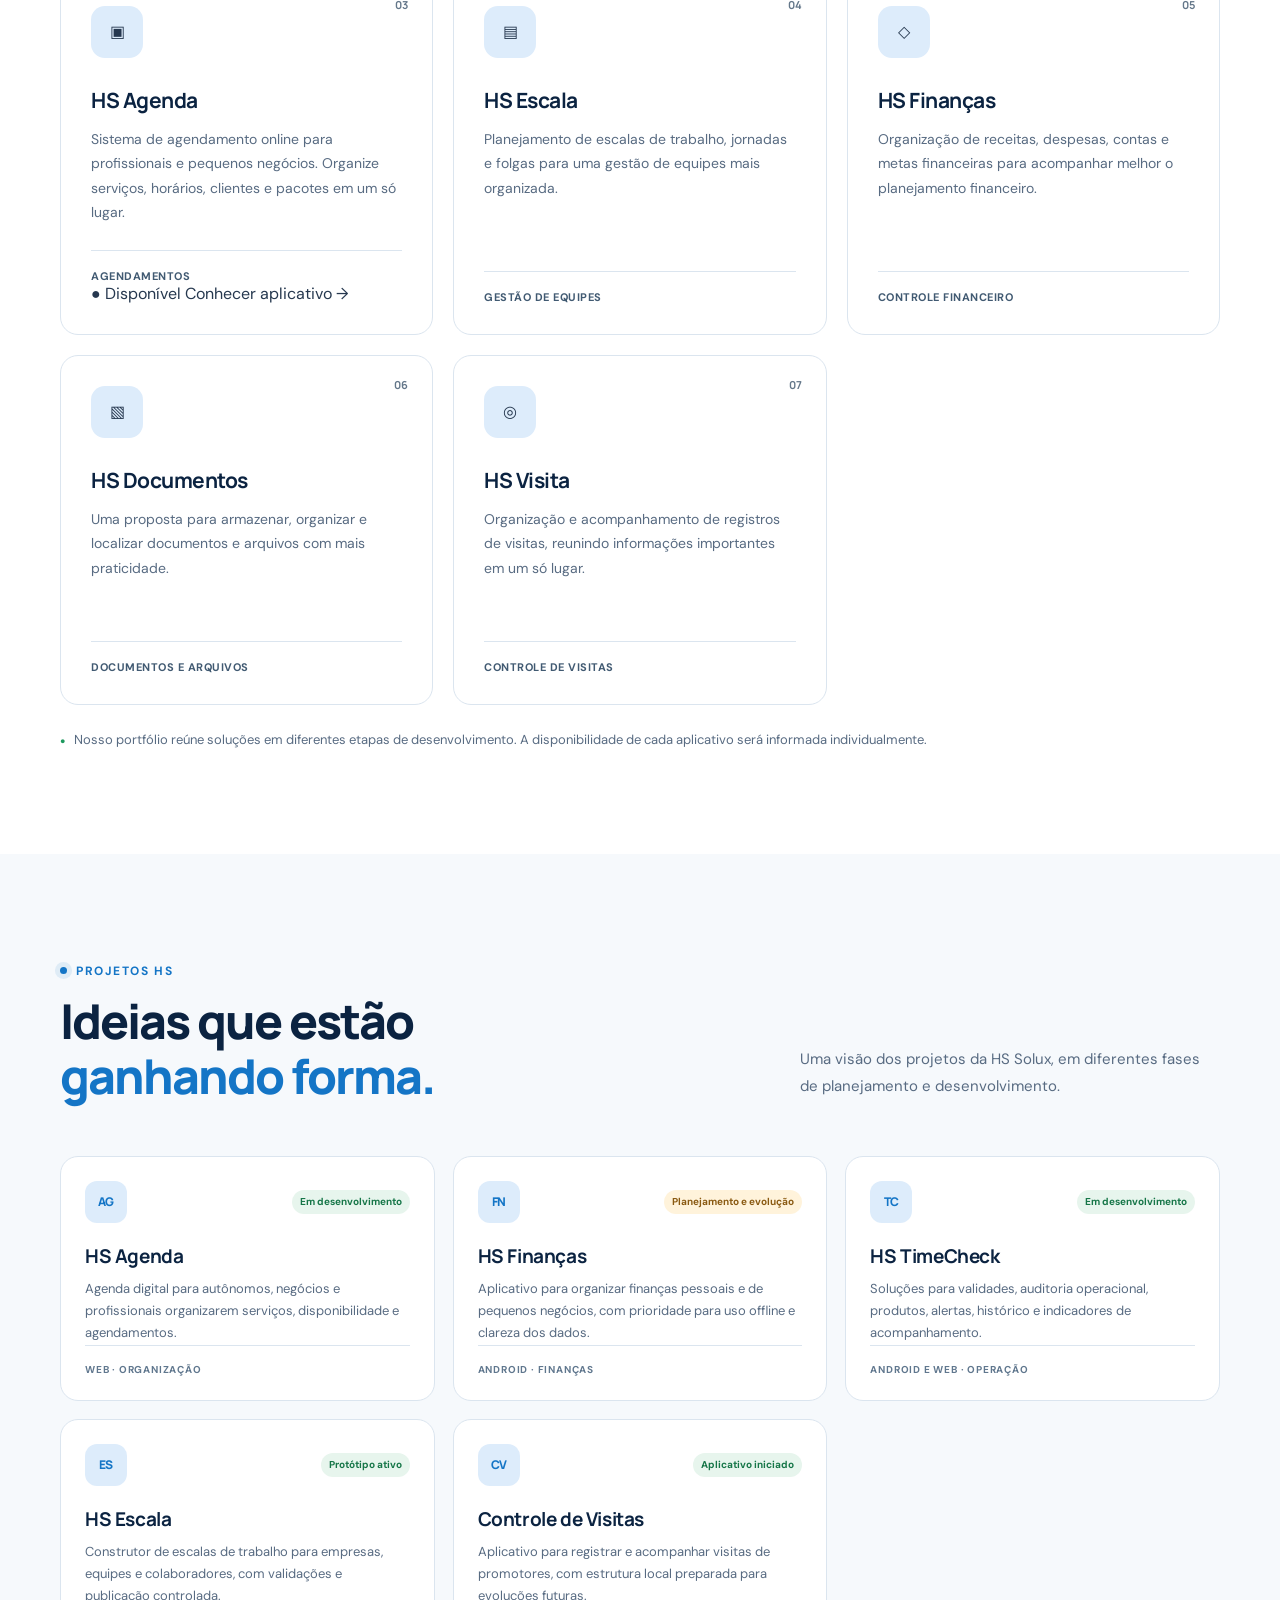
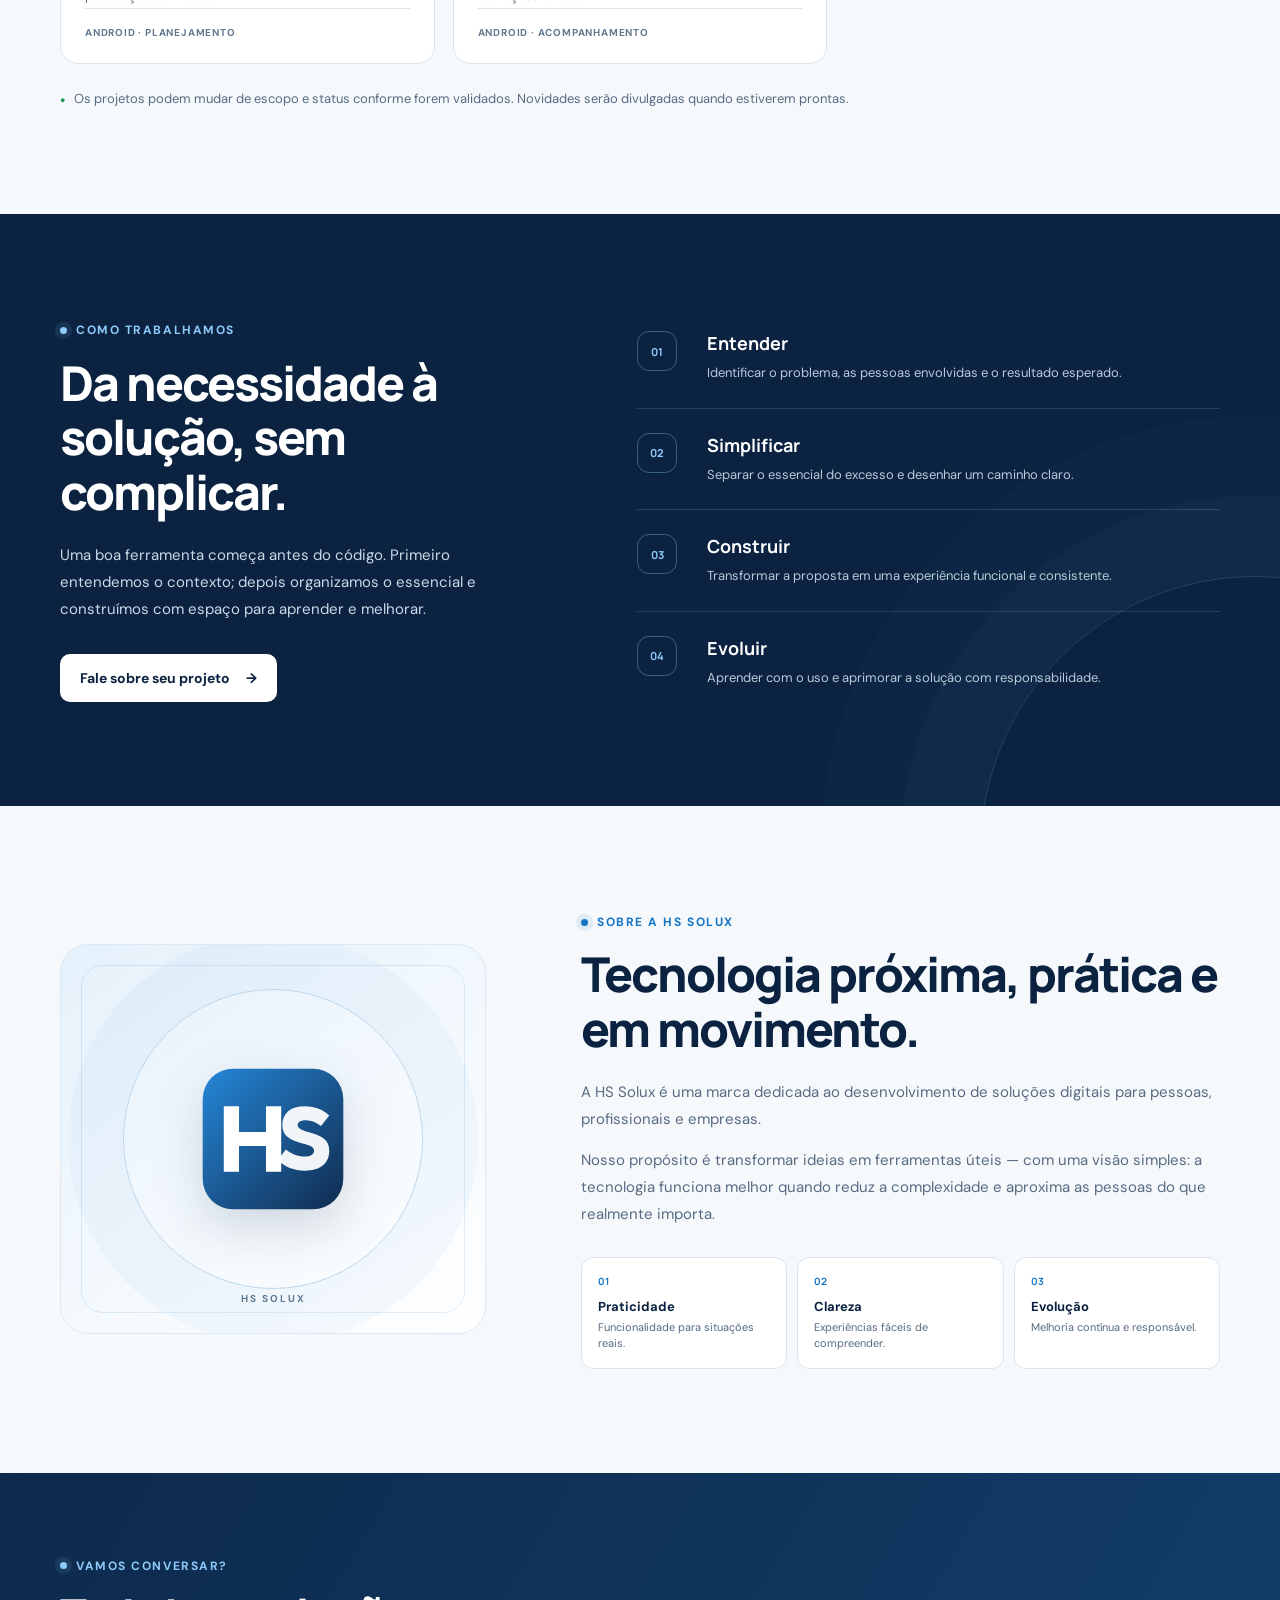
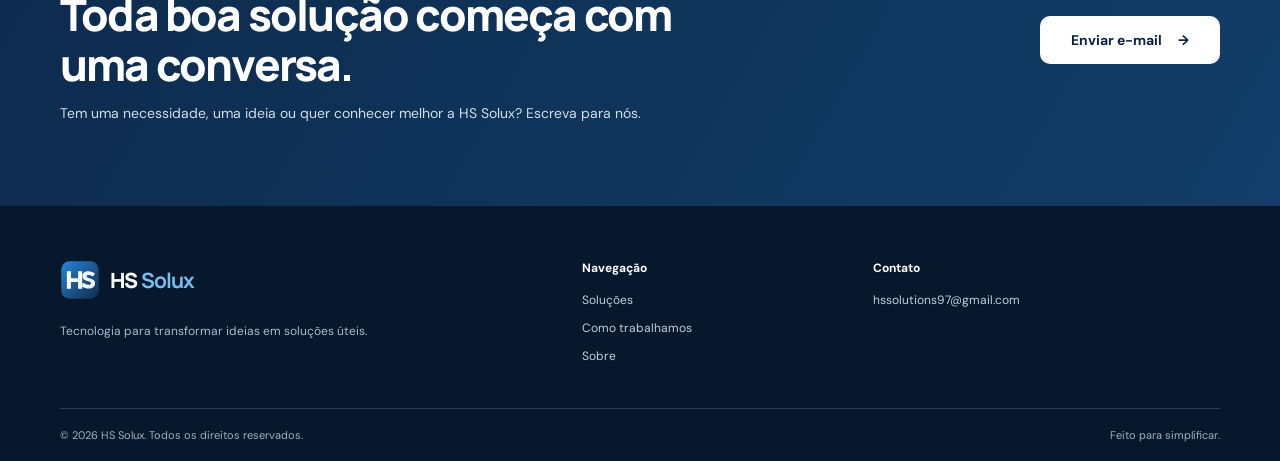
==== commit 67f1c981: "Merge pull request #5 from Herlonysantiago/codex/reformulacao-site-2026-11-09 Adiciona projetos HS a" ====
--- a/index.html
+++ b/index.html
@@ -1,3 +1,4 @@
+
 <!doctype html>
 <html lang="pt-BR">
 <head>
@@ -41,15 +42,18 @@
 </head>
 <body>
   <a class="skip-link" href="#conteudo">Pular para o conteúdo</a>
+
   <header class="site-header">
     <div class="container nav-wrap">
       <a class="brand" href="#inicio" aria-label="HS Solux — página inicial">
         <img src="assets/hs-mark.svg" alt="" class="brand-mark" width="44" height="44">
         <span class="brand-name">HS <b>Solux</b></span>
       </a>
+
       <button class="menu-toggle" type="button" aria-label="Abrir menu" aria-controls="main-navigation" aria-expanded="false">
         <span aria-hidden="true"></span><span aria-hidden="true"></span><span aria-hidden="true"></span>
       </button>
+
       <nav class="nav" id="main-navigation" aria-label="Navegação principal">
         <a href="#inicio">Início</a>
         <a href="#solucoes">Soluções</a>
@@ -68,10 +72,12 @@
           <p class="eyebrow"><span aria-hidden="true"></span> Tecnologia feita para o mundo real</p>
           <h1 id="hero-title">Ideias complexas.<br><em>Soluções simples.</em></h1>
           <p class="hero-lead">A HS Solux transforma necessidades reais em experiências digitais claras, úteis e preparadas para evoluir.</p>
+
           <div class="hero-actions">
             <a class="button button-primary" href="#solucoes">Conheça nossas soluções <span aria-hidden="true">→</span></a>
             <a class="text-link" href="#contato">Conte sua ideia <span aria-hidden="true">↗</span></a>
           </div>
+
           <ul class="hero-points" aria-label="Princípios da HS Solux">
             <li><span aria-hidden="true">✓</span> Clareza</li>
             <li><span aria-hidden="true">✓</span> Praticidade</li>
@@ -82,17 +88,23 @@
         <div class="hero-visual" role="img" aria-label="Representação visual de uma solução digital organizada">
           <div class="visual-orbit orbit-a" aria-hidden="true"></div>
           <div class="visual-orbit orbit-b" aria-hidden="true"></div>
+
           <div class="product-window" aria-hidden="true">
             <div class="window-bar"><i></i><i></i><i></i><small>HS Solux</small></div>
             <div class="window-body">
               <div class="window-nav"><b></b><i></i><i></i><i></i></div>
               <div class="window-main">
-                <div class="skeleton-title"></div><div class="skeleton-subtitle"></div>
+                <div class="skeleton-title"></div>
+                <div class="skeleton-subtitle"></div>
                 <div class="metric-row"><i></i><i></i><i></i></div>
-                <div class="chart"><span></span><span></span><span></span><span></span><span></span><span></span></div>
+                <div class="chart">
+                  <span></span><span></span><span></span>
+                  <span></span><span></span><span></span>
+                </div>
               </div>
             </div>
           </div>
+
           <div class="floating-pill pill-one" aria-hidden="true"><b>01</b><span>Entender</span></div>
           <div class="floating-pill pill-two" aria-hidden="true"><b>02</b><span>Simplificar</span></div>
           <div class="floating-pill pill-three" aria-hidden="true"><b>03</b><span>Evoluir</span></div>
@@ -108,39 +120,110 @@
       </div>
     </section>
 
+    <!-- APLICATIVOS HS SOLUX -->
     <section class="section solutions-section" id="solucoes" aria-labelledby="solutions-title">
       <div class="container">
         <div class="section-heading">
           <div>
-            <p class="eyebrow"><span aria-hidden="true"></span> O que construímos</p>
-            <h2 id="solutions-title">Tecnologia com utilidade.<br><em>Não só aparência.</em></h2>
-          </div>
-          <p>Projetamos soluções digitais a partir de problemas concretos, com foco em organização, fluidez e uma experiência que faça sentido para quem usa.</p>
-        </div>
-        <div class="solution-grid">
+            <p class="eyebrow"><span aria-hidden="true"></span> Nossos aplicativos</p>
+            <h2 id="solutions-title">Soluções digitais.<br><em>Para necessidades reais.</em></h2>
+          </div>
+          <p>Conheça os aplicativos da HS Solux, desenvolvidos para facilitar tarefas, organizar informações e simplificar o dia a dia.</p>
+        </div>
+
+        <h3 class="solutions-group-title">Aplicativos em destaque</h3>
+
+        <div class="solution-grid featured-grid">
           <article class="solution-card featured">
             <div class="card-number">01</div>
-            <div class="card-icon" aria-hidden="true"><svg viewBox="0 0 24 24"><path d="M4 5h16v14H4zM4 9h16M8 13h3M8 16h7"/></svg></div>
-            <h3>Aplicações de gestão</h3>
-            <p>Ferramentas digitais para tornar informações mais claras, tarefas mais organizadas e decisões mais simples.</p>
-            <span class="card-tag">Organização e controle</span>
-          </article>
+            <div class="card-icon" aria-hidden="true">◈</div>
+            <h3>HS Cash</h3>
+            <p>Uma solução financeira pensada para facilitar o controle e a organização das movimentações do dia a dia.</p>
+            <span class="card-tag">Gestão financeira</span>
+          </article>
+
+          <article class="solution-card featured">
+            <div class="card-number">02</div>
+            <div class="card-icon" aria-hidden="true">▦</div>
+            <h3>HS TimeCheck Usuários</h3>
+            <p>Ferramenta para auxiliar no acompanhamento de produtos, controle de validade e organização de informações de estoque.</p>
+            <span class="card-tag">Controle de produtos</span>
+          </article>
+        </div>
+
+        <h3 class="solutions-group-title catalog-title">Outras soluções</h3>
+
+        <div class="solution-grid catalog-grid">
+         
+<article class="solution-card">
+  <div class="card-number">03</div>
+  <div class="card-icon" aria-hidden="true">▣</div>
+
+  <h3>HS Agenda</h3>
+
+  <p>
+    Sistema de agendamento online para profissionais e pequenos
+    negócios. Organize serviços, horários, clientes e pacotes
+    em um só lugar.
+  </p>
+
+  <span class="card-tag">Agendamentos</span>
+
+  <div class="card-actions">
+    <span class="card-availability">
+      <span aria-hidden="true">●</span>
+      Disponível
+    </span>
+
+    <a
+      class="card-details-link"
+      href="aplicativos/hs-agenda/"
+      aria-label="Conhecer o aplicativo HS Agenda"
+    >
+      Conhecer aplicativo
+      <span aria-hidden="true">→</span>
+    </a>
+  </div>
+</article>
+
+
           <article class="solution-card">
-            <div class="card-number">02</div>
-            <div class="card-icon" aria-hidden="true"><svg viewBox="0 0 24 24"><path d="M12 3v3M12 18v3M3 12h3M18 12h3M5.6 5.6l2.1 2.1M16.3 16.3l2.1 2.1M18.4 5.6l-2.1 2.1M7.7 16.3l-2.1 2.1"/><circle cx="12" cy="12" r="4"/></svg></div>
-            <h3>Automação de rotinas</h3>
-            <p>Soluções que reduzem etapas repetitivas e ajudam pessoas e empresas a usar melhor o próprio tempo.</p>
-            <span class="card-tag">Eficiência e produtividade</span>
-          </article>
+            <div class="card-number">04</div>
+            <div class="card-icon" aria-hidden="true">▤</div>
+            <h3>HS Escala</h3>
+            <p>Planejamento de escalas de trabalho, jornadas e folgas para uma gestão de equipes mais organizada.</p>
+            <span class="card-tag">Gestão de equipes</span>
+          </article>
+
           <article class="solution-card">
-            <div class="card-number">03</div>
-            <div class="card-icon" aria-hidden="true"><svg viewBox="0 0 24 24"><path d="M7 4h10a2 2 0 0 1 2 2v12a2 2 0 0 1-2 2H7a2 2 0 0 1-2-2V6a2 2 0 0 1 2-2zM9 8h6M9 12h6M9 16h3"/></svg></div>
-            <h3>Experiências digitais</h3>
-            <p>Interfaces responsivas e objetivas, desenhadas para conectar uma boa ideia às necessidades de quem está do outro lado.</p>
-            <span class="card-tag">Clareza e usabilidade</span>
-          </article>
-        </div>
-        <p class="transparency-note"><span aria-hidden="true">●</span> Nossas soluções estão em desenvolvimento contínuo. Informações sobre cada produto serão divulgadas conforme estiverem disponíveis.</p>
+            <div class="card-number">05</div>
+            <div class="card-icon" aria-hidden="true">◇</div>
+            <h3>HS Finanças</h3>
+            <p>Organização de receitas, despesas, contas e metas financeiras para acompanhar melhor o planejamento financeiro.</p>
+            <span class="card-tag">Controle financeiro</span>
+          </article>
+
+          <article class="solution-card">
+            <div class="card-number">06</div>
+            <div class="card-icon" aria-hidden="true">▧</div>
+            <h3>HS Documentos</h3>
+            <p>Uma proposta para armazenar, organizar e localizar documentos e arquivos com mais praticidade.</p>
+            <span class="card-tag">Documentos e arquivos</span>
+          </article>
+
+          <article class="solution-card">
+            <div class="card-number">07</div>
+            <div class="card-icon" aria-hidden="true">◎</div>
+            <h3>HS Visita</h3>
+            <p>Organização e acompanhamento de registros de visitas, reunindo informações importantes em um só lugar.</p>
+            <span class="card-tag">Controle de visitas</span>
+          </article>
+        </div>
+
+        <p class="transparency-note">
+          <span aria-hidden="true">●</span>
+          Nosso portfólio reúne soluções em diferentes etapas de desenvolvimento. A disponibilidade de cada aplicativo será informada individualmente.
+        </p>
       </div>
     </section>
 
@@ -197,6 +280,7 @@
           <p>Uma boa ferramenta começa antes do código. Primeiro entendemos o contexto; depois organizamos o essencial e construímos com espaço para aprender e melhorar.</p>
           <a class="button button-light" href="#contato">Fale sobre seu projeto <span aria-hidden="true">→</span></a>
         </div>
+
         <ol class="process-list">
           <li><b>01</b><div><h3>Entender</h3><p>Identificar o problema, as pessoas envolvidas e o resultado esperado.</p></div></li>
           <li><b>02</b><div><h3>Simplificar</h3><p>Separar o essencial do excesso e desenhar um caminho claro.</p></div></li>
@@ -213,11 +297,13 @@
           <img src="assets/hs-mark.svg" alt="" width="160" height="160">
           <span>HS SOLUX</span>
         </div>
+
         <div class="about-copy">
           <p class="eyebrow"><span aria-hidden="true"></span> Sobre a HS Solux</p>
           <h2 id="about-title">Tecnologia próxima, prática e em movimento.</h2>
           <p>A HS Solux é uma marca dedicada ao desenvolvimento de soluções digitais para pessoas, profissionais e empresas.</p>
           <p>Nosso propósito é transformar ideias em ferramentas úteis — com uma visão simples: a tecnologia funciona melhor quando reduz a complexidade e aproxima as pessoas do que realmente importa.</p>
+
           <div class="values" aria-label="Valores da HS Solux">
             <div><b>01</b><span><strong>Praticidade</strong><small>Funcionalidade para situações reais.</small></span></div>
             <div><b>02</b><span><strong>Clareza</strong><small>Experiências fáceis de compreender.</small></span></div>
@@ -248,14 +334,26 @@
         </a>
         <p>Tecnologia para transformar ideias em soluções úteis.</p>
       </div>
-      <div class="footer-col"><strong>Navegação</strong><a href="#solucoes">Soluções</a><a href="#metodo">Como trabalhamos</a><a href="#sobre">Sobre</a></div>
-      <div class="footer-col"><strong>Contato</strong><a href="mailto:hssolutions97@gmail.com">hssolutions97@gmail.com</a></div>
+
+      <div class="footer-col">
+        <strong>Navegação</strong>
+        <a href="#solucoes">Soluções</a>
+        <a href="#metodo">Como trabalhamos</a>
+        <a href="#sobre">Sobre</a>
+      </div>
+
+      <div class="footer-col">
+        <strong>Contato</strong>
+        <a href="mailto:hssolutions97@gmail.com">hssolutions97@gmail.com</a>
+      </div>
     </div>
+
     <div class="container footer-bottom">
       <span>© <span id="year">2026</span> HS Solux. Todos os direitos reservados.</span>
       <span>Feito para simplificar.</span>
     </div>
   </footer>
+
   <script src="script.js" defer></script>
 </body>
 </html>
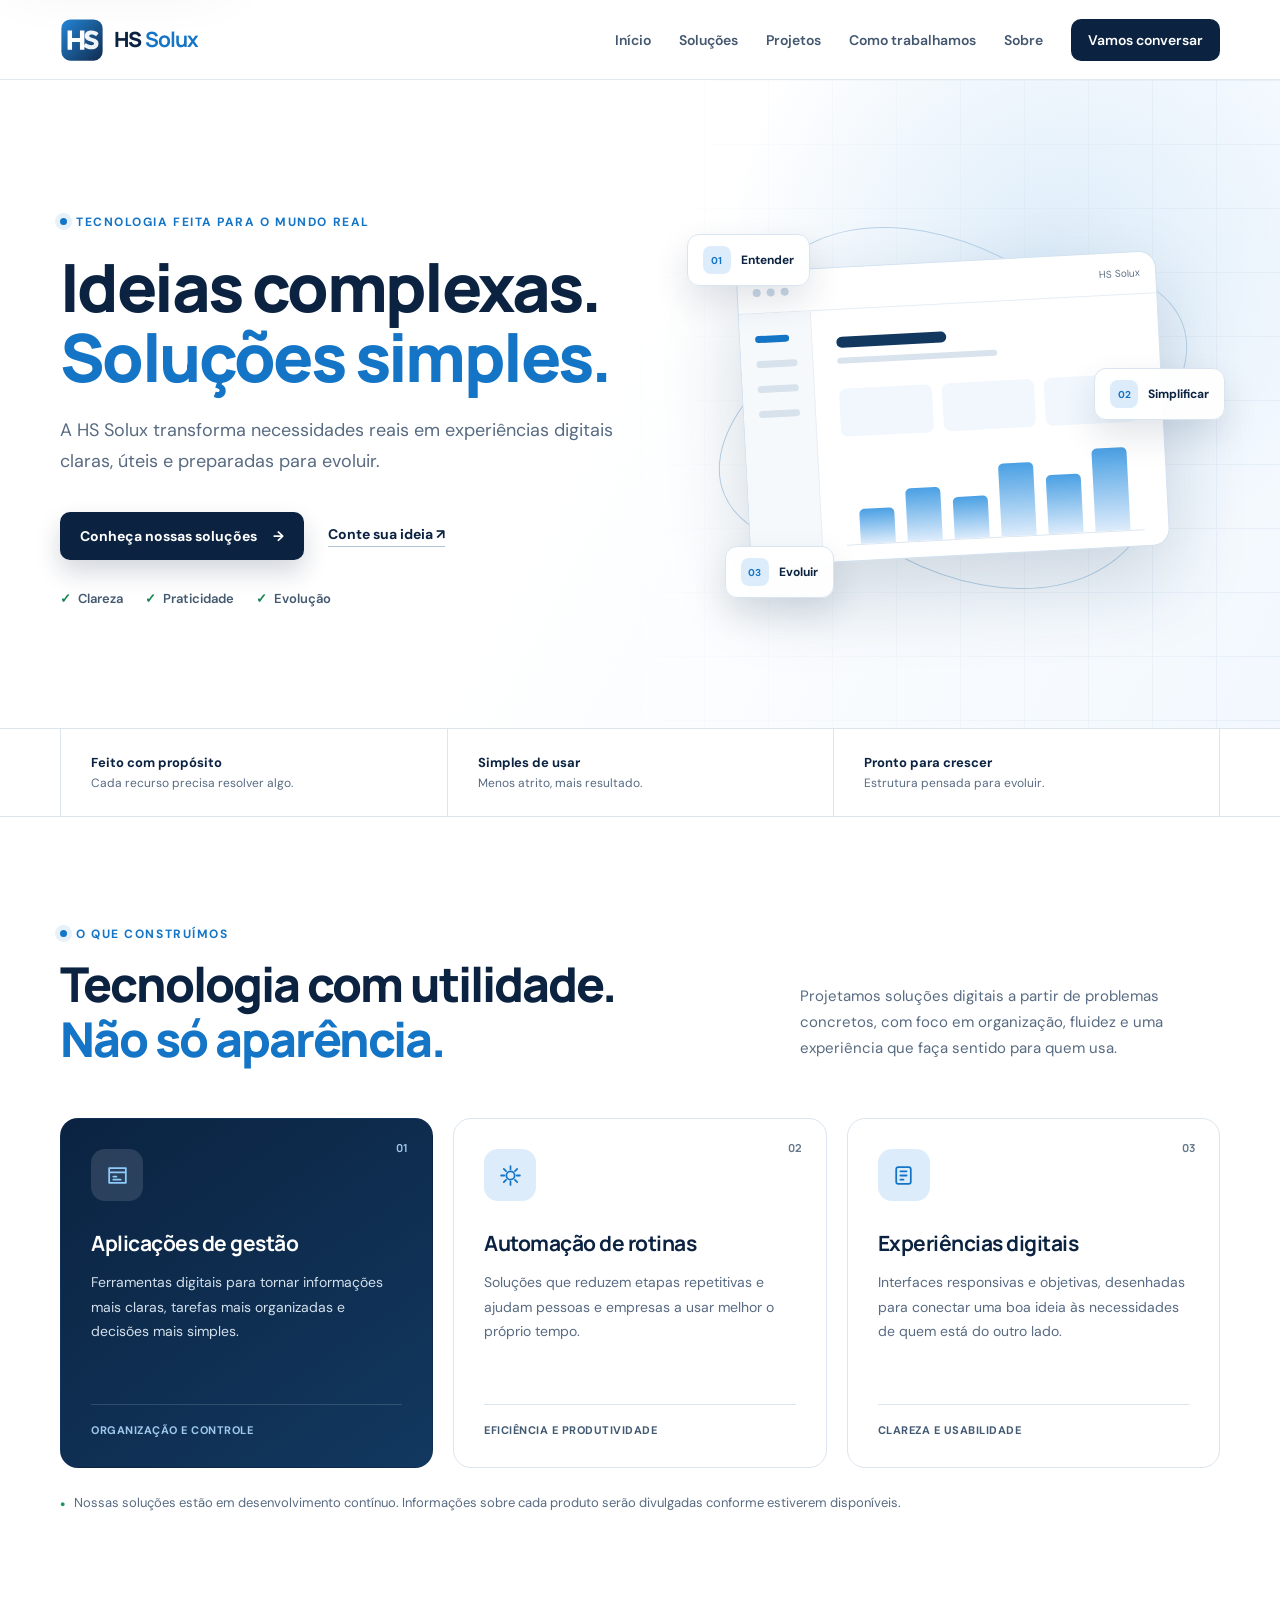
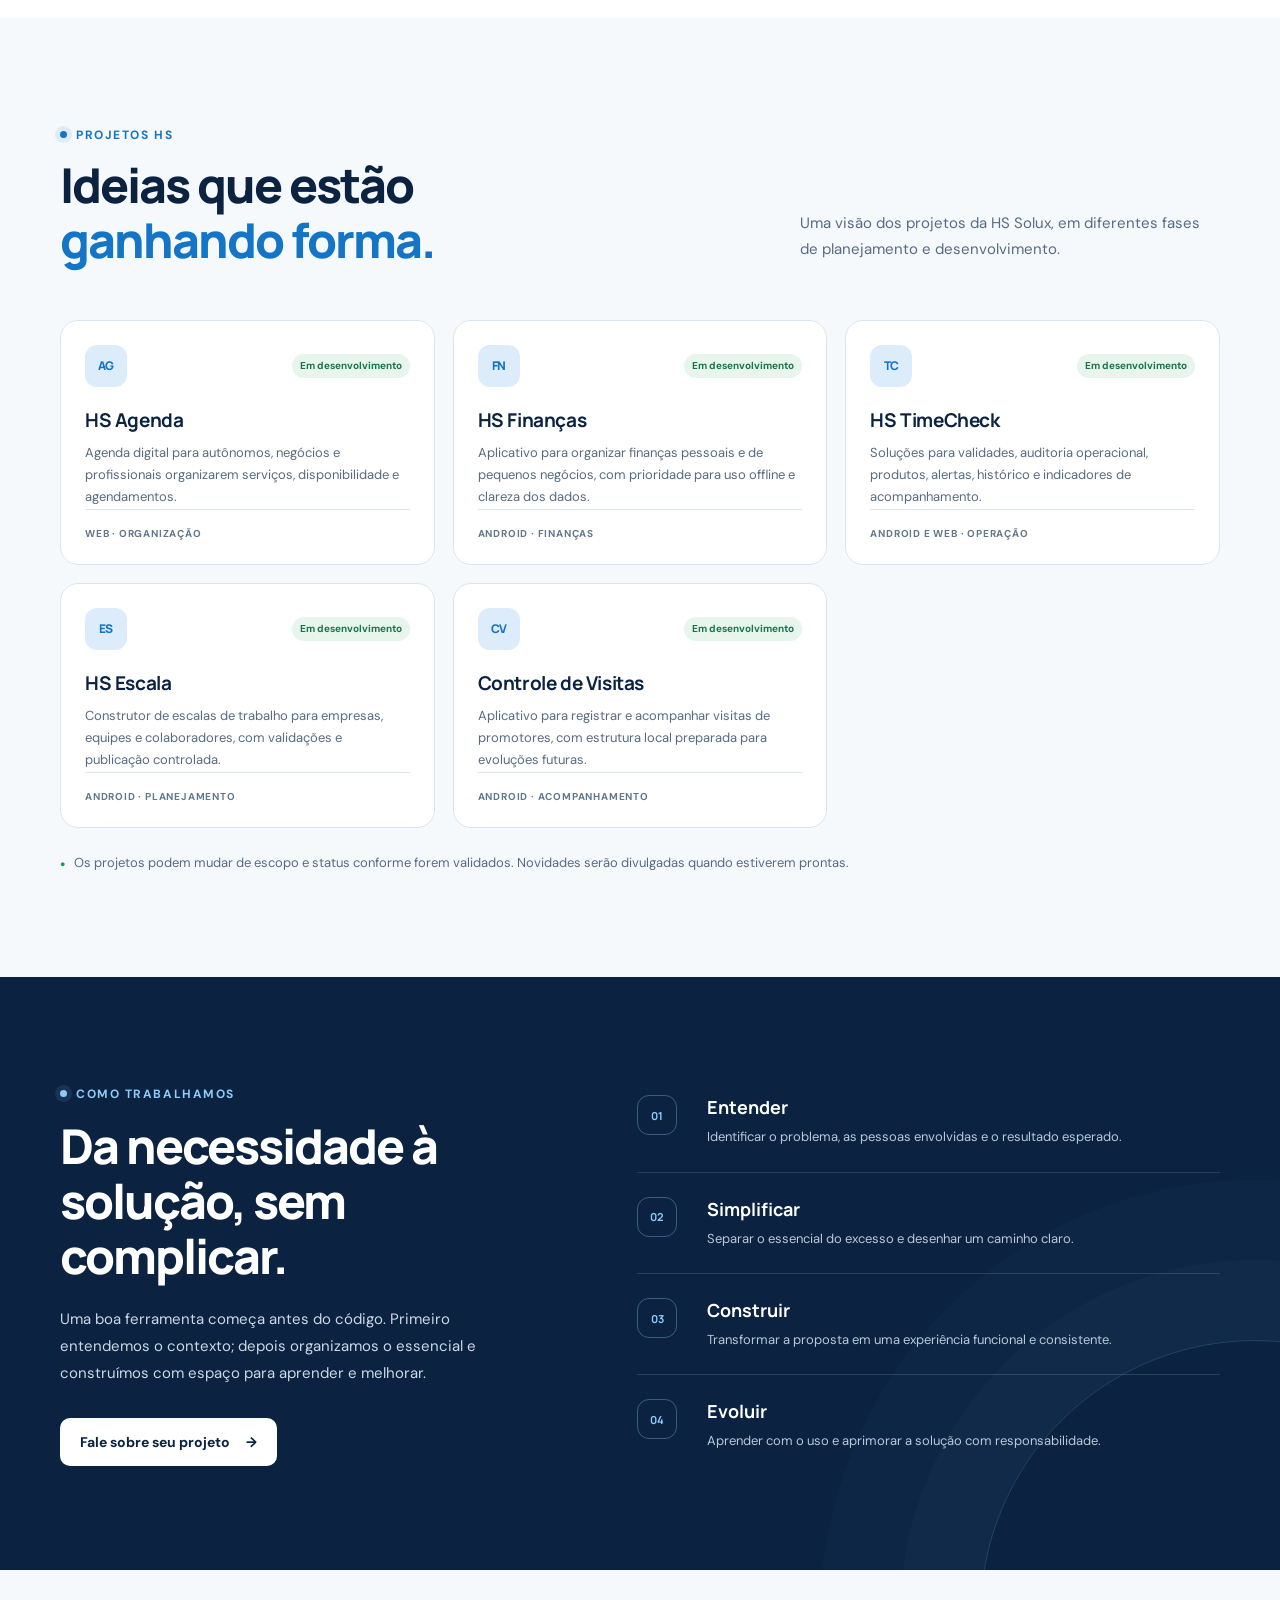
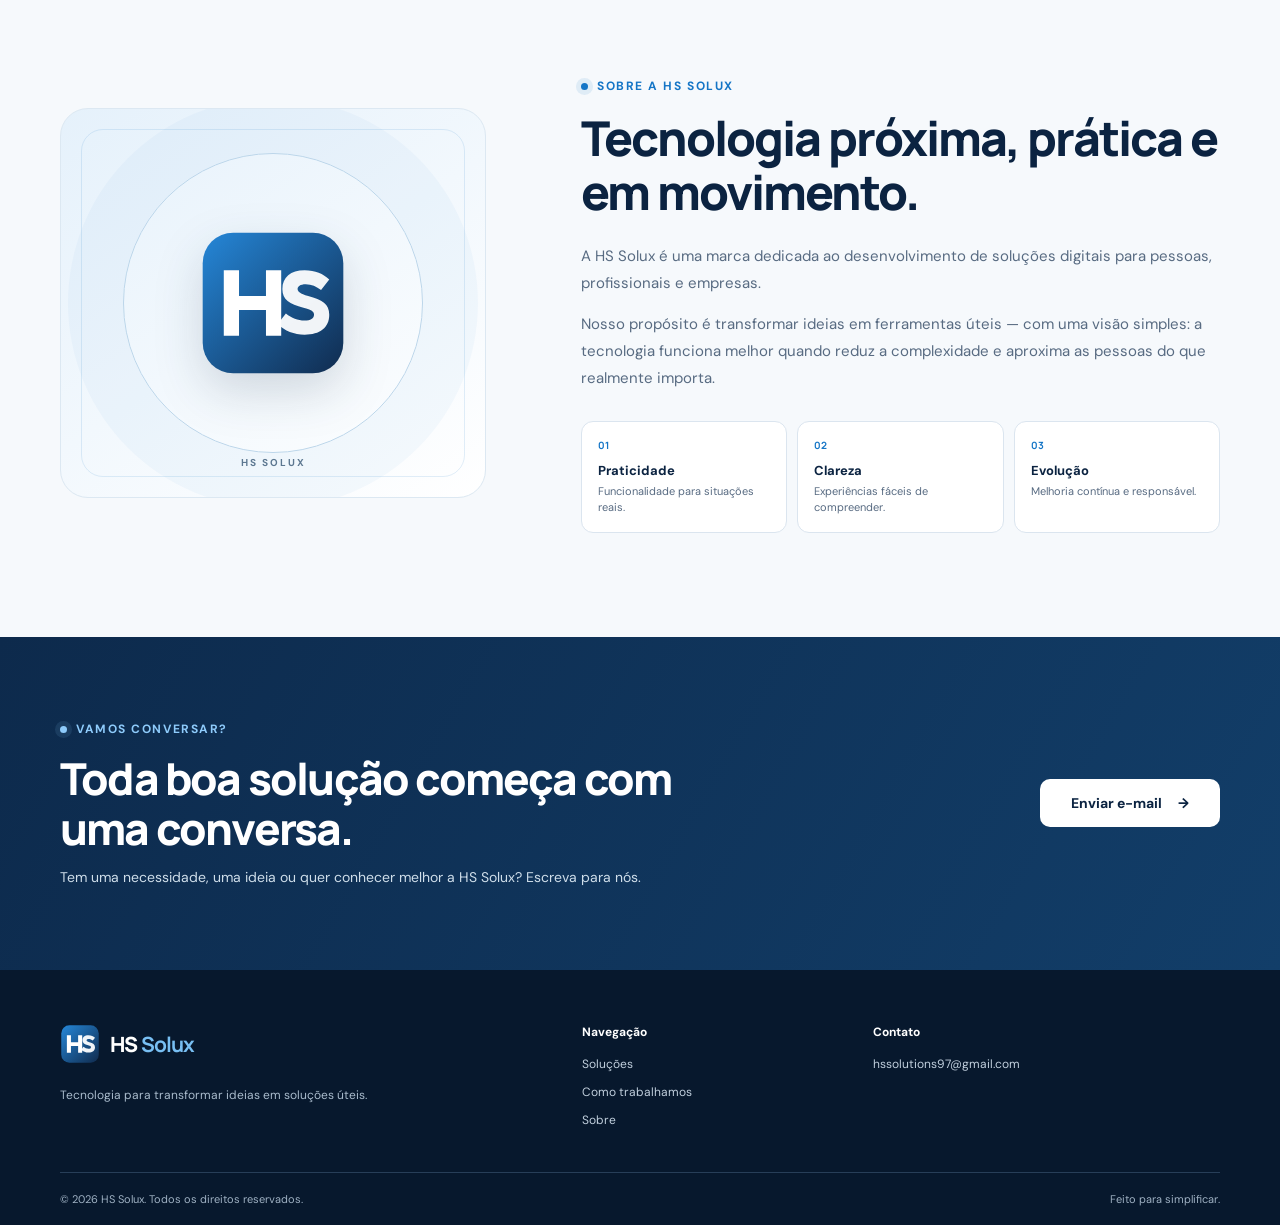
==== commit 1b72e314: "Padroniza status dos projetos HS" ====
--- a/index.html
+++ b/index.html
@@ -1,4 +1,3 @@
-
 <!doctype html>
 <html lang="pt-BR">
 <head>
@@ -42,18 +41,15 @@
 </head>
 <body>
   <a class="skip-link" href="#conteudo">Pular para o conteúdo</a>
-
   <header class="site-header">
     <div class="container nav-wrap">
       <a class="brand" href="#inicio" aria-label="HS Solux — página inicial">
         <img src="assets/hs-mark.svg" alt="" class="brand-mark" width="44" height="44">
         <span class="brand-name">HS <b>Solux</b></span>
       </a>
-
       <button class="menu-toggle" type="button" aria-label="Abrir menu" aria-controls="main-navigation" aria-expanded="false">
         <span aria-hidden="true"></span><span aria-hidden="true"></span><span aria-hidden="true"></span>
       </button>
-
       <nav class="nav" id="main-navigation" aria-label="Navegação principal">
         <a href="#inicio">Início</a>
         <a href="#solucoes">Soluções</a>
@@ -72,12 +68,10 @@
           <p class="eyebrow"><span aria-hidden="true"></span> Tecnologia feita para o mundo real</p>
           <h1 id="hero-title">Ideias complexas.<br><em>Soluções simples.</em></h1>
           <p class="hero-lead">A HS Solux transforma necessidades reais em experiências digitais claras, úteis e preparadas para evoluir.</p>
-
           <div class="hero-actions">
             <a class="button button-primary" href="#solucoes">Conheça nossas soluções <span aria-hidden="true">→</span></a>
             <a class="text-link" href="#contato">Conte sua ideia <span aria-hidden="true">↗</span></a>
           </div>
-
           <ul class="hero-points" aria-label="Princípios da HS Solux">
             <li><span aria-hidden="true">✓</span> Clareza</li>
             <li><span aria-hidden="true">✓</span> Praticidade</li>
@@ -88,23 +82,17 @@
         <div class="hero-visual" role="img" aria-label="Representação visual de uma solução digital organizada">
           <div class="visual-orbit orbit-a" aria-hidden="true"></div>
           <div class="visual-orbit orbit-b" aria-hidden="true"></div>
-
           <div class="product-window" aria-hidden="true">
             <div class="window-bar"><i></i><i></i><i></i><small>HS Solux</small></div>
             <div class="window-body">
               <div class="window-nav"><b></b><i></i><i></i><i></i></div>
               <div class="window-main">
-                <div class="skeleton-title"></div>
-                <div class="skeleton-subtitle"></div>
+                <div class="skeleton-title"></div><div class="skeleton-subtitle"></div>
                 <div class="metric-row"><i></i><i></i><i></i></div>
-                <div class="chart">
-                  <span></span><span></span><span></span>
-                  <span></span><span></span><span></span>
-                </div>
+                <div class="chart"><span></span><span></span><span></span><span></span><span></span><span></span></div>
               </div>
             </div>
           </div>
-
           <div class="floating-pill pill-one" aria-hidden="true"><b>01</b><span>Entender</span></div>
           <div class="floating-pill pill-two" aria-hidden="true"><b>02</b><span>Simplificar</span></div>
           <div class="floating-pill pill-three" aria-hidden="true"><b>03</b><span>Evoluir</span></div>
@@ -120,110 +108,39 @@
       </div>
     </section>
 
-    <!-- APLICATIVOS HS SOLUX -->
     <section class="section solutions-section" id="solucoes" aria-labelledby="solutions-title">
       <div class="container">
         <div class="section-heading">
           <div>
-            <p class="eyebrow"><span aria-hidden="true"></span> Nossos aplicativos</p>
-            <h2 id="solutions-title">Soluções digitais.<br><em>Para necessidades reais.</em></h2>
-          </div>
-          <p>Conheça os aplicativos da HS Solux, desenvolvidos para facilitar tarefas, organizar informações e simplificar o dia a dia.</p>
-        </div>
-
-        <h3 class="solutions-group-title">Aplicativos em destaque</h3>
-
-        <div class="solution-grid featured-grid">
+            <p class="eyebrow"><span aria-hidden="true"></span> O que construímos</p>
+            <h2 id="solutions-title">Tecnologia com utilidade.<br><em>Não só aparência.</em></h2>
+          </div>
+          <p>Projetamos soluções digitais a partir de problemas concretos, com foco em organização, fluidez e uma experiência que faça sentido para quem usa.</p>
+        </div>
+        <div class="solution-grid">
           <article class="solution-card featured">
             <div class="card-number">01</div>
-            <div class="card-icon" aria-hidden="true">◈</div>
-            <h3>HS Cash</h3>
-            <p>Uma solução financeira pensada para facilitar o controle e a organização das movimentações do dia a dia.</p>
-            <span class="card-tag">Gestão financeira</span>
-          </article>
-
-          <article class="solution-card featured">
+            <div class="card-icon" aria-hidden="true"><svg viewBox="0 0 24 24"><path d="M4 5h16v14H4zM4 9h16M8 13h3M8 16h7"/></svg></div>
+            <h3>Aplicações de gestão</h3>
+            <p>Ferramentas digitais para tornar informações mais claras, tarefas mais organizadas e decisões mais simples.</p>
+            <span class="card-tag">Organização e controle</span>
+          </article>
+          <article class="solution-card">
             <div class="card-number">02</div>
-            <div class="card-icon" aria-hidden="true">▦</div>
-            <h3>HS TimeCheck Usuários</h3>
-            <p>Ferramenta para auxiliar no acompanhamento de produtos, controle de validade e organização de informações de estoque.</p>
-            <span class="card-tag">Controle de produtos</span>
-          </article>
-        </div>
-
-        <h3 class="solutions-group-title catalog-title">Outras soluções</h3>
-
-        <div class="solution-grid catalog-grid">
-         
-<article class="solution-card">
-  <div class="card-number">03</div>
-  <div class="card-icon" aria-hidden="true">▣</div>
-
-  <h3>HS Agenda</h3>
-
-  <p>
-    Sistema de agendamento online para profissionais e pequenos
-    negócios. Organize serviços, horários, clientes e pacotes
-    em um só lugar.
-  </p>
-
-  <span class="card-tag">Agendamentos</span>
-
-  <div class="card-actions">
-    <span class="card-availability">
-      <span aria-hidden="true">●</span>
-      Disponível
-    </span>
-
-    <a
-      class="card-details-link"
-      href="aplicativos/hs-agenda/"
-      aria-label="Conhecer o aplicativo HS Agenda"
-    >
-      Conhecer aplicativo
-      <span aria-hidden="true">→</span>
-    </a>
-  </div>
-</article>
-
-
+            <div class="card-icon" aria-hidden="true"><svg viewBox="0 0 24 24"><path d="M12 3v3M12 18v3M3 12h3M18 12h3M5.6 5.6l2.1 2.1M16.3 16.3l2.1 2.1M18.4 5.6l-2.1 2.1M7.7 16.3l-2.1 2.1"/><circle cx="12" cy="12" r="4"/></svg></div>
+            <h3>Automação de rotinas</h3>
+            <p>Soluções que reduzem etapas repetitivas e ajudam pessoas e empresas a usar melhor o próprio tempo.</p>
+            <span class="card-tag">Eficiência e produtividade</span>
+          </article>
           <article class="solution-card">
-            <div class="card-number">04</div>
-            <div class="card-icon" aria-hidden="true">▤</div>
-            <h3>HS Escala</h3>
-            <p>Planejamento de escalas de trabalho, jornadas e folgas para uma gestão de equipes mais organizada.</p>
-            <span class="card-tag">Gestão de equipes</span>
-          </article>
-
-          <article class="solution-card">
-            <div class="card-number">05</div>
-            <div class="card-icon" aria-hidden="true">◇</div>
-            <h3>HS Finanças</h3>
-            <p>Organização de receitas, despesas, contas e metas financeiras para acompanhar melhor o planejamento financeiro.</p>
-            <span class="card-tag">Controle financeiro</span>
-          </article>
-
-          <article class="solution-card">
-            <div class="card-number">06</div>
-            <div class="card-icon" aria-hidden="true">▧</div>
-            <h3>HS Documentos</h3>
-            <p>Uma proposta para armazenar, organizar e localizar documentos e arquivos com mais praticidade.</p>
-            <span class="card-tag">Documentos e arquivos</span>
-          </article>
-
-          <article class="solution-card">
-            <div class="card-number">07</div>
-            <div class="card-icon" aria-hidden="true">◎</div>
-            <h3>HS Visita</h3>
-            <p>Organização e acompanhamento de registros de visitas, reunindo informações importantes em um só lugar.</p>
-            <span class="card-tag">Controle de visitas</span>
-          </article>
-        </div>
-
-        <p class="transparency-note">
-          <span aria-hidden="true">●</span>
-          Nosso portfólio reúne soluções em diferentes etapas de desenvolvimento. A disponibilidade de cada aplicativo será informada individualmente.
-        </p>
+            <div class="card-number">03</div>
+            <div class="card-icon" aria-hidden="true"><svg viewBox="0 0 24 24"><path d="M7 4h10a2 2 0 0 1 2 2v12a2 2 0 0 1-2 2H7a2 2 0 0 1-2-2V6a2 2 0 0 1 2-2zM9 8h6M9 12h6M9 16h3"/></svg></div>
+            <h3>Experiências digitais</h3>
+            <p>Interfaces responsivas e objetivas, desenhadas para conectar uma boa ideia às necessidades de quem está do outro lado.</p>
+            <span class="card-tag">Clareza e usabilidade</span>
+          </article>
+        </div>
+        <p class="transparency-note"><span aria-hidden="true">●</span> Nossas soluções estão em desenvolvimento contínuo. Informações sobre cada produto serão divulgadas conforme estiverem disponíveis.</p>
       </div>
     </section>
 
@@ -244,7 +161,7 @@
             <span class="project-type">Web · organização</span>
           </article>
           <article class="project-card">
-            <div class="project-top"><span class="project-icon">FN</span><span class="project-status status-planning">Planejamento e evolução</span></div>
+            <div class="project-top"><span class="project-icon">FN</span><span class="project-status status-progress">Em desenvolvimento</span></div>
             <h3>HS Finanças</h3>
             <p>Aplicativo para organizar finanças pessoais e de pequenos negócios, com prioridade para uso offline e clareza dos dados.</p>
             <span class="project-type">Android · finanças</span>
@@ -256,13 +173,13 @@
             <span class="project-type">Android e web · operação</span>
           </article>
           <article class="project-card">
-            <div class="project-top"><span class="project-icon">ES</span><span class="project-status status-progress">Protótipo ativo</span></div>
+            <div class="project-top"><span class="project-icon">ES</span><span class="project-status status-progress">Em desenvolvimento</span></div>
             <h3>HS Escala</h3>
             <p>Construtor de escalas de trabalho para empresas, equipes e colaboradores, com validações e publicação controlada.</p>
             <span class="project-type">Android · planejamento</span>
           </article>
           <article class="project-card">
-            <div class="project-top"><span class="project-icon">CV</span><span class="project-status status-progress">Aplicativo iniciado</span></div>
+            <div class="project-top"><span class="project-icon">CV</span><span class="project-status status-progress">Em desenvolvimento</span></div>
             <h3>Controle de Visitas</h3>
             <p>Aplicativo para registrar e acompanhar visitas de promotores, com estrutura local preparada para evoluções futuras.</p>
             <span class="project-type">Android · acompanhamento</span>
@@ -280,7 +197,6 @@
           <p>Uma boa ferramenta começa antes do código. Primeiro entendemos o contexto; depois organizamos o essencial e construímos com espaço para aprender e melhorar.</p>
           <a class="button button-light" href="#contato">Fale sobre seu projeto <span aria-hidden="true">→</span></a>
         </div>
-
         <ol class="process-list">
           <li><b>01</b><div><h3>Entender</h3><p>Identificar o problema, as pessoas envolvidas e o resultado esperado.</p></div></li>
           <li><b>02</b><div><h3>Simplificar</h3><p>Separar o essencial do excesso e desenhar um caminho claro.</p></div></li>
@@ -297,13 +213,11 @@
           <img src="assets/hs-mark.svg" alt="" width="160" height="160">
           <span>HS SOLUX</span>
         </div>
-
         <div class="about-copy">
           <p class="eyebrow"><span aria-hidden="true"></span> Sobre a HS Solux</p>
           <h2 id="about-title">Tecnologia próxima, prática e em movimento.</h2>
           <p>A HS Solux é uma marca dedicada ao desenvolvimento de soluções digitais para pessoas, profissionais e empresas.</p>
           <p>Nosso propósito é transformar ideias em ferramentas úteis — com uma visão simples: a tecnologia funciona melhor quando reduz a complexidade e aproxima as pessoas do que realmente importa.</p>
-
           <div class="values" aria-label="Valores da HS Solux">
             <div><b>01</b><span><strong>Praticidade</strong><small>Funcionalidade para situações reais.</small></span></div>
             <div><b>02</b><span><strong>Clareza</strong><small>Experiências fáceis de compreender.</small></span></div>
@@ -334,26 +248,14 @@
         </a>
         <p>Tecnologia para transformar ideias em soluções úteis.</p>
       </div>
-
-      <div class="footer-col">
-        <strong>Navegação</strong>
-        <a href="#solucoes">Soluções</a>
-        <a href="#metodo">Como trabalhamos</a>
-        <a href="#sobre">Sobre</a>
-      </div>
-
-      <div class="footer-col">
-        <strong>Contato</strong>
-        <a href="mailto:hssolutions97@gmail.com">hssolutions97@gmail.com</a>
-      </div>
+      <div class="footer-col"><strong>Navegação</strong><a href="#solucoes">Soluções</a><a href="#metodo">Como trabalhamos</a><a href="#sobre">Sobre</a></div>
+      <div class="footer-col"><strong>Contato</strong><a href="mailto:hssolutions97@gmail.com">hssolutions97@gmail.com</a></div>
     </div>
-
     <div class="container footer-bottom">
       <span>© <span id="year">2026</span> HS Solux. Todos os direitos reservados.</span>
       <span>Feito para simplificar.</span>
     </div>
   </footer>
-
   <script src="script.js" defer></script>
 </body>
 </html>
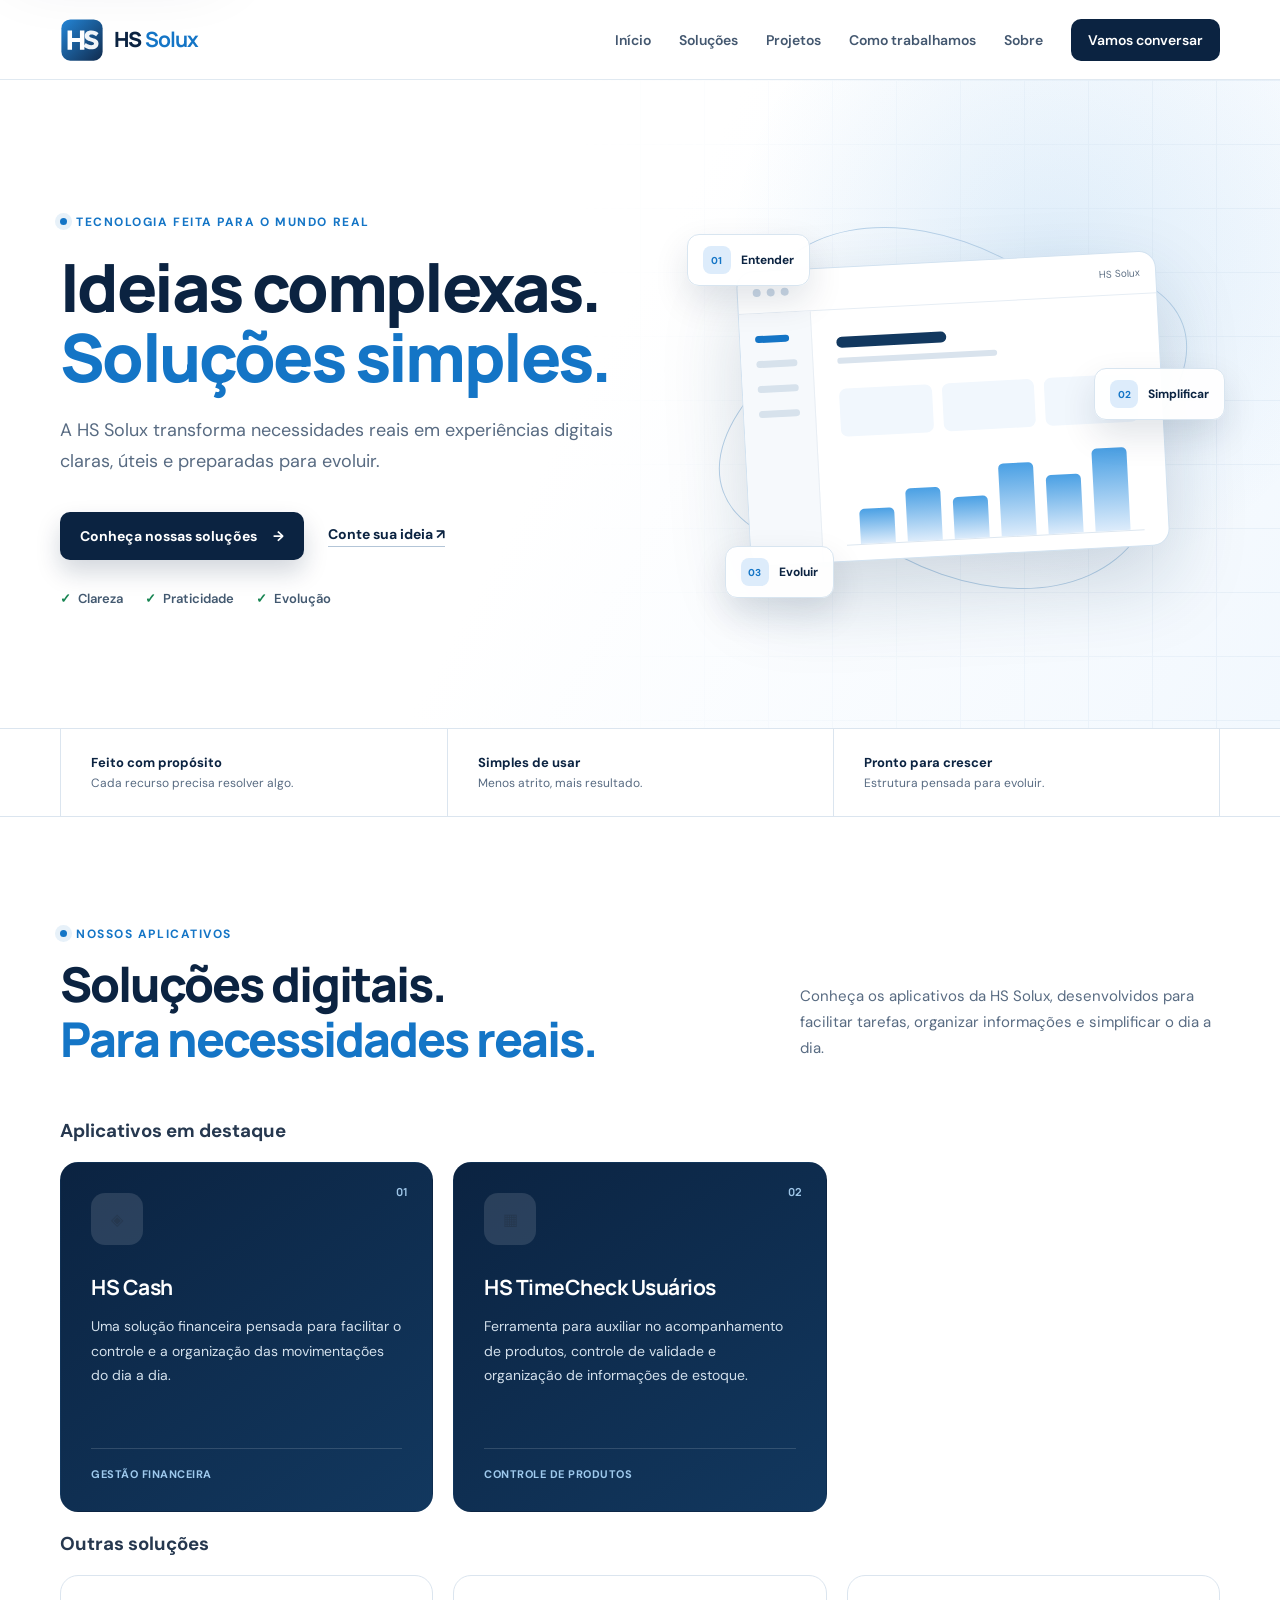
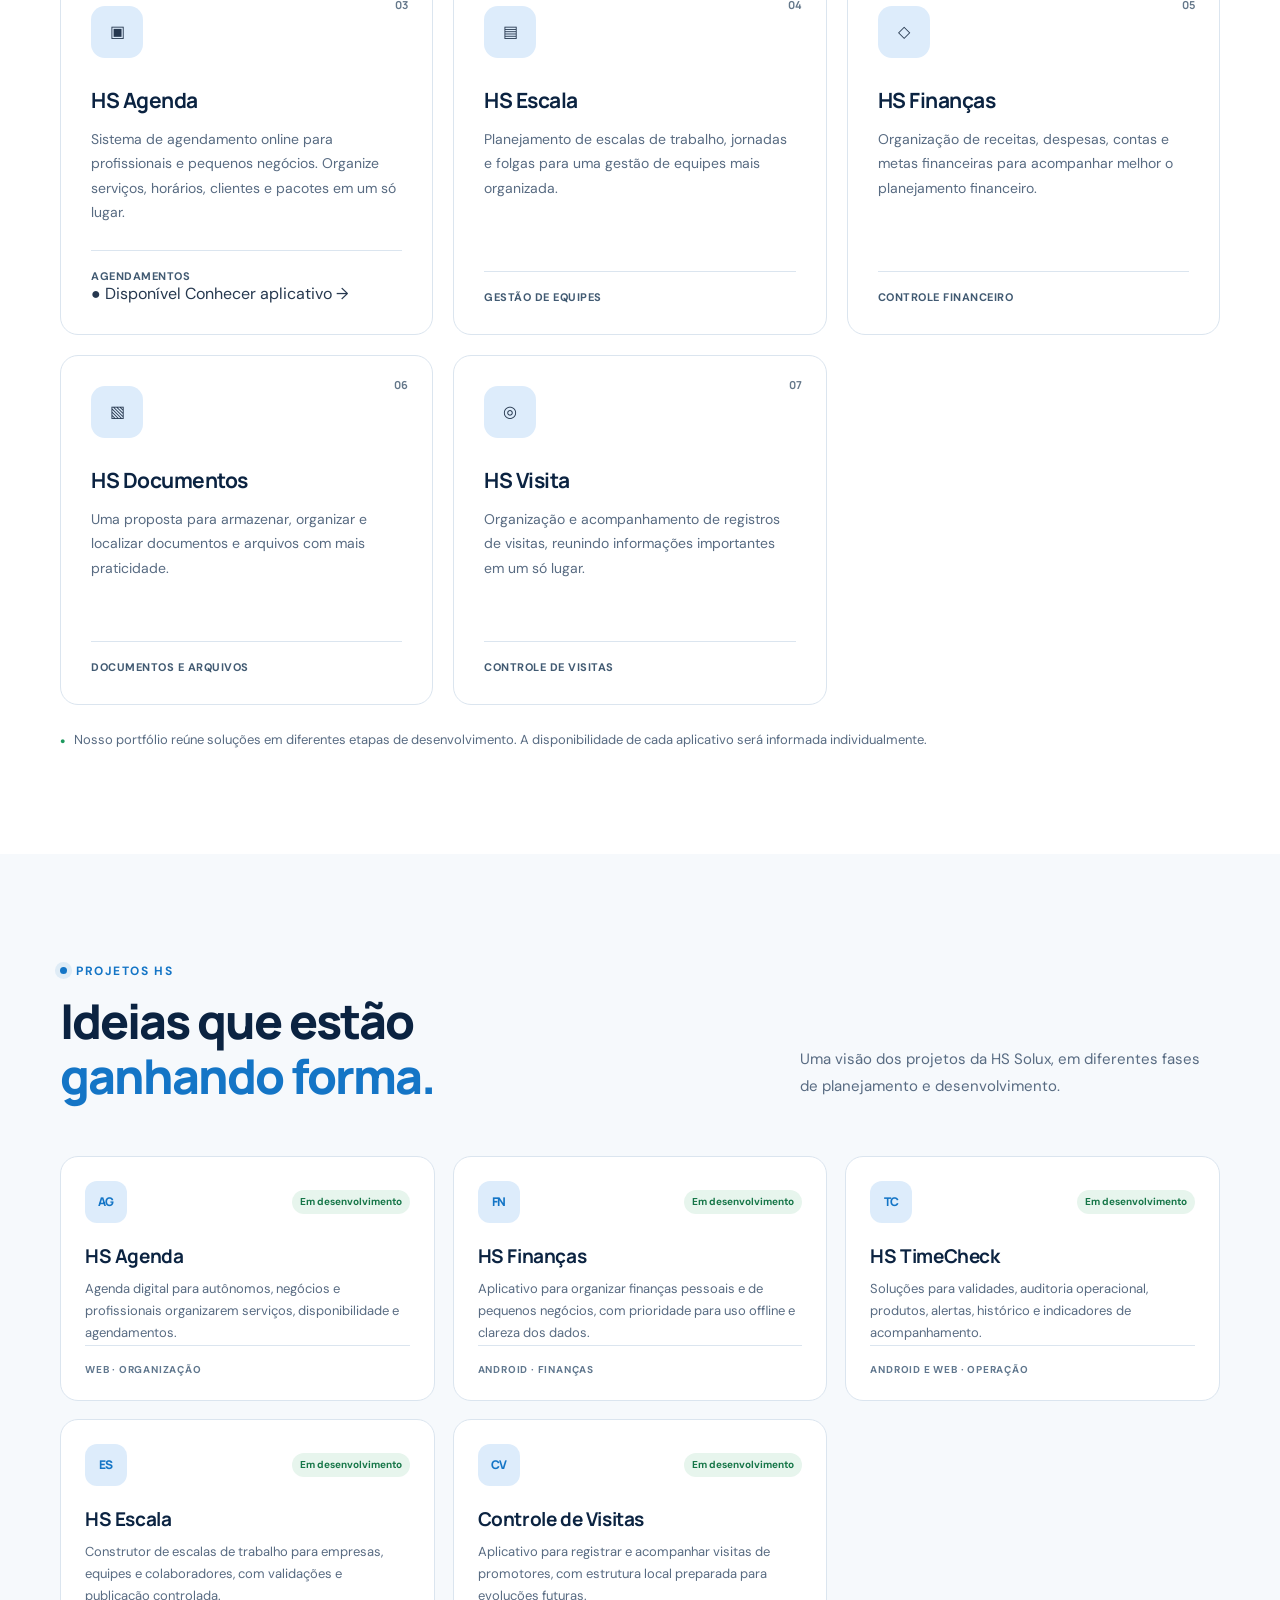
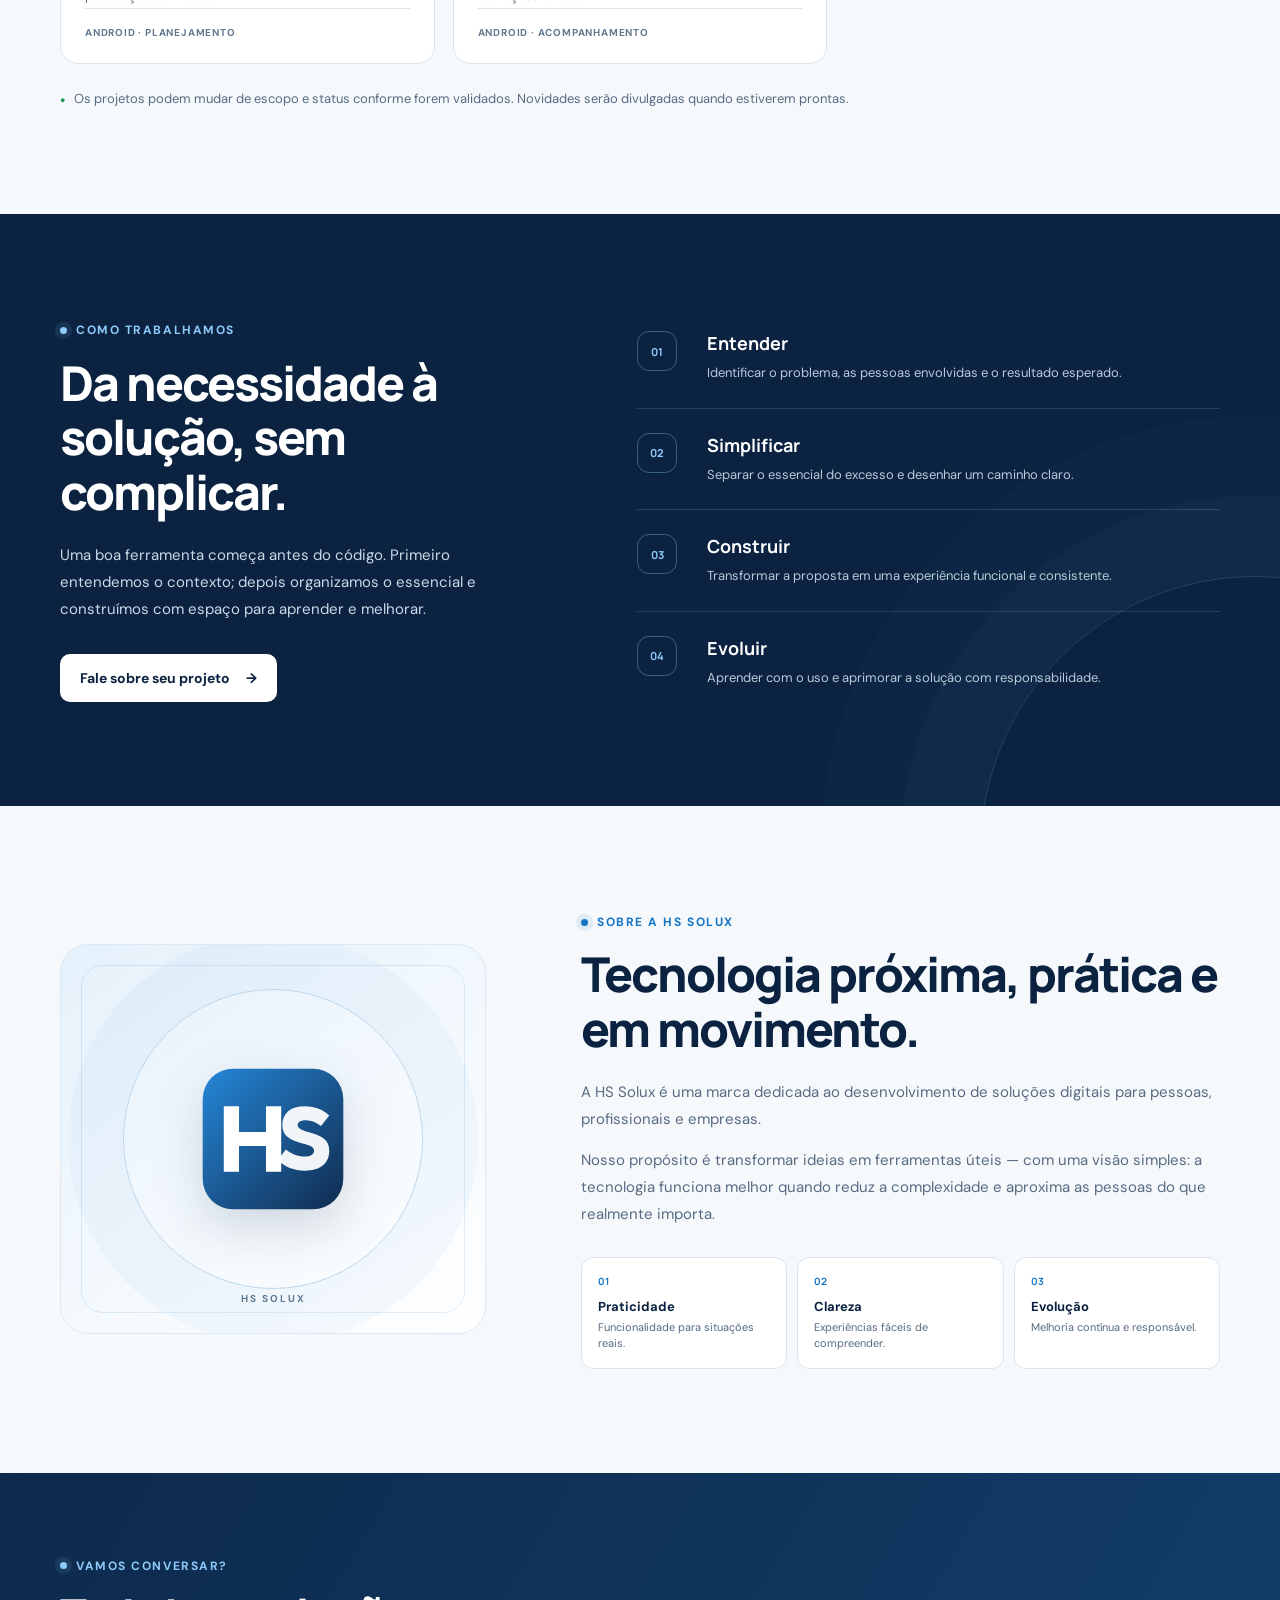
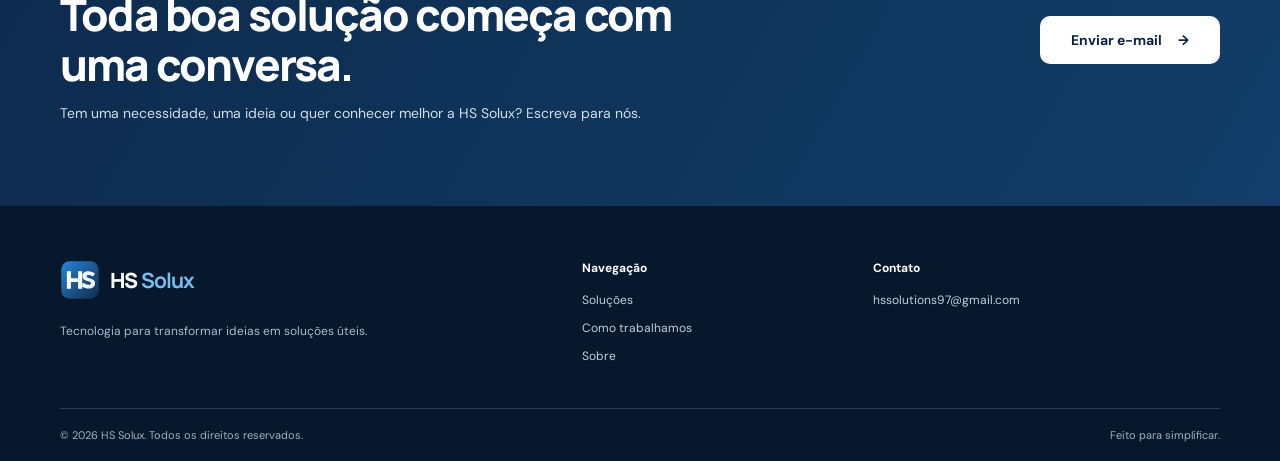
==== commit b2b01827: "Merge remote-tracking branch 'origin/main'" ====
--- a/index.html
+++ b/index.html
@@ -1,3 +1,4 @@
+
 <!doctype html>
 <html lang="pt-BR">
 <head>
@@ -41,15 +42,18 @@
 </head>
 <body>
   <a class="skip-link" href="#conteudo">Pular para o conteúdo</a>
+
   <header class="site-header">
     <div class="container nav-wrap">
       <a class="brand" href="#inicio" aria-label="HS Solux — página inicial">
         <img src="assets/hs-mark.svg" alt="" class="brand-mark" width="44" height="44">
         <span class="brand-name">HS <b>Solux</b></span>
       </a>
+
       <button class="menu-toggle" type="button" aria-label="Abrir menu" aria-controls="main-navigation" aria-expanded="false">
         <span aria-hidden="true"></span><span aria-hidden="true"></span><span aria-hidden="true"></span>
       </button>
+
       <nav class="nav" id="main-navigation" aria-label="Navegação principal">
         <a href="#inicio">Início</a>
         <a href="#solucoes">Soluções</a>
@@ -68,10 +72,12 @@
           <p class="eyebrow"><span aria-hidden="true"></span> Tecnologia feita para o mundo real</p>
           <h1 id="hero-title">Ideias complexas.<br><em>Soluções simples.</em></h1>
           <p class="hero-lead">A HS Solux transforma necessidades reais em experiências digitais claras, úteis e preparadas para evoluir.</p>
+
           <div class="hero-actions">
             <a class="button button-primary" href="#solucoes">Conheça nossas soluções <span aria-hidden="true">→</span></a>
             <a class="text-link" href="#contato">Conte sua ideia <span aria-hidden="true">↗</span></a>
           </div>
+
           <ul class="hero-points" aria-label="Princípios da HS Solux">
             <li><span aria-hidden="true">✓</span> Clareza</li>
             <li><span aria-hidden="true">✓</span> Praticidade</li>
@@ -82,17 +88,23 @@
         <div class="hero-visual" role="img" aria-label="Representação visual de uma solução digital organizada">
           <div class="visual-orbit orbit-a" aria-hidden="true"></div>
           <div class="visual-orbit orbit-b" aria-hidden="true"></div>
+
           <div class="product-window" aria-hidden="true">
             <div class="window-bar"><i></i><i></i><i></i><small>HS Solux</small></div>
             <div class="window-body">
               <div class="window-nav"><b></b><i></i><i></i><i></i></div>
               <div class="window-main">
-                <div class="skeleton-title"></div><div class="skeleton-subtitle"></div>
+                <div class="skeleton-title"></div>
+                <div class="skeleton-subtitle"></div>
                 <div class="metric-row"><i></i><i></i><i></i></div>
-                <div class="chart"><span></span><span></span><span></span><span></span><span></span><span></span></div>
+                <div class="chart">
+                  <span></span><span></span><span></span>
+                  <span></span><span></span><span></span>
+                </div>
               </div>
             </div>
           </div>
+
           <div class="floating-pill pill-one" aria-hidden="true"><b>01</b><span>Entender</span></div>
           <div class="floating-pill pill-two" aria-hidden="true"><b>02</b><span>Simplificar</span></div>
           <div class="floating-pill pill-three" aria-hidden="true"><b>03</b><span>Evoluir</span></div>
@@ -108,39 +120,110 @@
       </div>
     </section>
 
+    <!-- APLICATIVOS HS SOLUX -->
     <section class="section solutions-section" id="solucoes" aria-labelledby="solutions-title">
       <div class="container">
         <div class="section-heading">
           <div>
-            <p class="eyebrow"><span aria-hidden="true"></span> O que construímos</p>
-            <h2 id="solutions-title">Tecnologia com utilidade.<br><em>Não só aparência.</em></h2>
-          </div>
-          <p>Projetamos soluções digitais a partir de problemas concretos, com foco em organização, fluidez e uma experiência que faça sentido para quem usa.</p>
-        </div>
-        <div class="solution-grid">
+            <p class="eyebrow"><span aria-hidden="true"></span> Nossos aplicativos</p>
+            <h2 id="solutions-title">Soluções digitais.<br><em>Para necessidades reais.</em></h2>
+          </div>
+          <p>Conheça os aplicativos da HS Solux, desenvolvidos para facilitar tarefas, organizar informações e simplificar o dia a dia.</p>
+        </div>
+
+        <h3 class="solutions-group-title">Aplicativos em destaque</h3>
+
+        <div class="solution-grid featured-grid">
           <article class="solution-card featured">
             <div class="card-number">01</div>
-            <div class="card-icon" aria-hidden="true"><svg viewBox="0 0 24 24"><path d="M4 5h16v14H4zM4 9h16M8 13h3M8 16h7"/></svg></div>
-            <h3>Aplicações de gestão</h3>
-            <p>Ferramentas digitais para tornar informações mais claras, tarefas mais organizadas e decisões mais simples.</p>
-            <span class="card-tag">Organização e controle</span>
-          </article>
+            <div class="card-icon" aria-hidden="true">◈</div>
+            <h3>HS Cash</h3>
+            <p>Uma solução financeira pensada para facilitar o controle e a organização das movimentações do dia a dia.</p>
+            <span class="card-tag">Gestão financeira</span>
+          </article>
+
+          <article class="solution-card featured">
+            <div class="card-number">02</div>
+            <div class="card-icon" aria-hidden="true">▦</div>
+            <h3>HS TimeCheck Usuários</h3>
+            <p>Ferramenta para auxiliar no acompanhamento de produtos, controle de validade e organização de informações de estoque.</p>
+            <span class="card-tag">Controle de produtos</span>
+          </article>
+        </div>
+
+        <h3 class="solutions-group-title catalog-title">Outras soluções</h3>
+
+        <div class="solution-grid catalog-grid">
+         
+<article class="solution-card">
+  <div class="card-number">03</div>
+  <div class="card-icon" aria-hidden="true">▣</div>
+
+  <h3>HS Agenda</h3>
+
+  <p>
+    Sistema de agendamento online para profissionais e pequenos
+    negócios. Organize serviços, horários, clientes e pacotes
+    em um só lugar.
+  </p>
+
+  <span class="card-tag">Agendamentos</span>
+
+  <div class="card-actions">
+    <span class="card-availability">
+      <span aria-hidden="true">●</span>
+      Disponível
+    </span>
+
+    <a
+      class="card-details-link"
+      href="aplicativos/hs-agenda/"
+      aria-label="Conhecer o aplicativo HS Agenda"
+    >
+      Conhecer aplicativo
+      <span aria-hidden="true">→</span>
+    </a>
+  </div>
+</article>
+
+
           <article class="solution-card">
-            <div class="card-number">02</div>
-            <div class="card-icon" aria-hidden="true"><svg viewBox="0 0 24 24"><path d="M12 3v3M12 18v3M3 12h3M18 12h3M5.6 5.6l2.1 2.1M16.3 16.3l2.1 2.1M18.4 5.6l-2.1 2.1M7.7 16.3l-2.1 2.1"/><circle cx="12" cy="12" r="4"/></svg></div>
-            <h3>Automação de rotinas</h3>
-            <p>Soluções que reduzem etapas repetitivas e ajudam pessoas e empresas a usar melhor o próprio tempo.</p>
-            <span class="card-tag">Eficiência e produtividade</span>
-          </article>
+            <div class="card-number">04</div>
+            <div class="card-icon" aria-hidden="true">▤</div>
+            <h3>HS Escala</h3>
+            <p>Planejamento de escalas de trabalho, jornadas e folgas para uma gestão de equipes mais organizada.</p>
+            <span class="card-tag">Gestão de equipes</span>
+          </article>
+
           <article class="solution-card">
-            <div class="card-number">03</div>
-            <div class="card-icon" aria-hidden="true"><svg viewBox="0 0 24 24"><path d="M7 4h10a2 2 0 0 1 2 2v12a2 2 0 0 1-2 2H7a2 2 0 0 1-2-2V6a2 2 0 0 1 2-2zM9 8h6M9 12h6M9 16h3"/></svg></div>
-            <h3>Experiências digitais</h3>
-            <p>Interfaces responsivas e objetivas, desenhadas para conectar uma boa ideia às necessidades de quem está do outro lado.</p>
-            <span class="card-tag">Clareza e usabilidade</span>
-          </article>
-        </div>
-        <p class="transparency-note"><span aria-hidden="true">●</span> Nossas soluções estão em desenvolvimento contínuo. Informações sobre cada produto serão divulgadas conforme estiverem disponíveis.</p>
+            <div class="card-number">05</div>
+            <div class="card-icon" aria-hidden="true">◇</div>
+            <h3>HS Finanças</h3>
+            <p>Organização de receitas, despesas, contas e metas financeiras para acompanhar melhor o planejamento financeiro.</p>
+            <span class="card-tag">Controle financeiro</span>
+          </article>
+
+          <article class="solution-card">
+            <div class="card-number">06</div>
+            <div class="card-icon" aria-hidden="true">▧</div>
+            <h3>HS Documentos</h3>
+            <p>Uma proposta para armazenar, organizar e localizar documentos e arquivos com mais praticidade.</p>
+            <span class="card-tag">Documentos e arquivos</span>
+          </article>
+
+          <article class="solution-card">
+            <div class="card-number">07</div>
+            <div class="card-icon" aria-hidden="true">◎</div>
+            <h3>HS Visita</h3>
+            <p>Organização e acompanhamento de registros de visitas, reunindo informações importantes em um só lugar.</p>
+            <span class="card-tag">Controle de visitas</span>
+          </article>
+        </div>
+
+        <p class="transparency-note">
+          <span aria-hidden="true">●</span>
+          Nosso portfólio reúne soluções em diferentes etapas de desenvolvimento. A disponibilidade de cada aplicativo será informada individualmente.
+        </p>
       </div>
     </section>
 
@@ -197,6 +280,7 @@
           <p>Uma boa ferramenta começa antes do código. Primeiro entendemos o contexto; depois organizamos o essencial e construímos com espaço para aprender e melhorar.</p>
           <a class="button button-light" href="#contato">Fale sobre seu projeto <span aria-hidden="true">→</span></a>
         </div>
+
         <ol class="process-list">
           <li><b>01</b><div><h3>Entender</h3><p>Identificar o problema, as pessoas envolvidas e o resultado esperado.</p></div></li>
           <li><b>02</b><div><h3>Simplificar</h3><p>Separar o essencial do excesso e desenhar um caminho claro.</p></div></li>
@@ -213,11 +297,13 @@
           <img src="assets/hs-mark.svg" alt="" width="160" height="160">
           <span>HS SOLUX</span>
         </div>
+
         <div class="about-copy">
           <p class="eyebrow"><span aria-hidden="true"></span> Sobre a HS Solux</p>
           <h2 id="about-title">Tecnologia próxima, prática e em movimento.</h2>
           <p>A HS Solux é uma marca dedicada ao desenvolvimento de soluções digitais para pessoas, profissionais e empresas.</p>
           <p>Nosso propósito é transformar ideias em ferramentas úteis — com uma visão simples: a tecnologia funciona melhor quando reduz a complexidade e aproxima as pessoas do que realmente importa.</p>
+
           <div class="values" aria-label="Valores da HS Solux">
             <div><b>01</b><span><strong>Praticidade</strong><small>Funcionalidade para situações reais.</small></span></div>
             <div><b>02</b><span><strong>Clareza</strong><small>Experiências fáceis de compreender.</small></span></div>
@@ -248,14 +334,26 @@
         </a>
         <p>Tecnologia para transformar ideias em soluções úteis.</p>
       </div>
-      <div class="footer-col"><strong>Navegação</strong><a href="#solucoes">Soluções</a><a href="#metodo">Como trabalhamos</a><a href="#sobre">Sobre</a></div>
-      <div class="footer-col"><strong>Contato</strong><a href="mailto:hssolutions97@gmail.com">hssolutions97@gmail.com</a></div>
+
+      <div class="footer-col">
+        <strong>Navegação</strong>
+        <a href="#solucoes">Soluções</a>
+        <a href="#metodo">Como trabalhamos</a>
+        <a href="#sobre">Sobre</a>
+      </div>
+
+      <div class="footer-col">
+        <strong>Contato</strong>
+        <a href="mailto:hssolutions97@gmail.com">hssolutions97@gmail.com</a>
+      </div>
     </div>
+
     <div class="container footer-bottom">
       <span>© <span id="year">2026</span> HS Solux. Todos os direitos reservados.</span>
       <span>Feito para simplificar.</span>
     </div>
   </footer>
+
   <script src="script.js" defer></script>
 </body>
 </html>
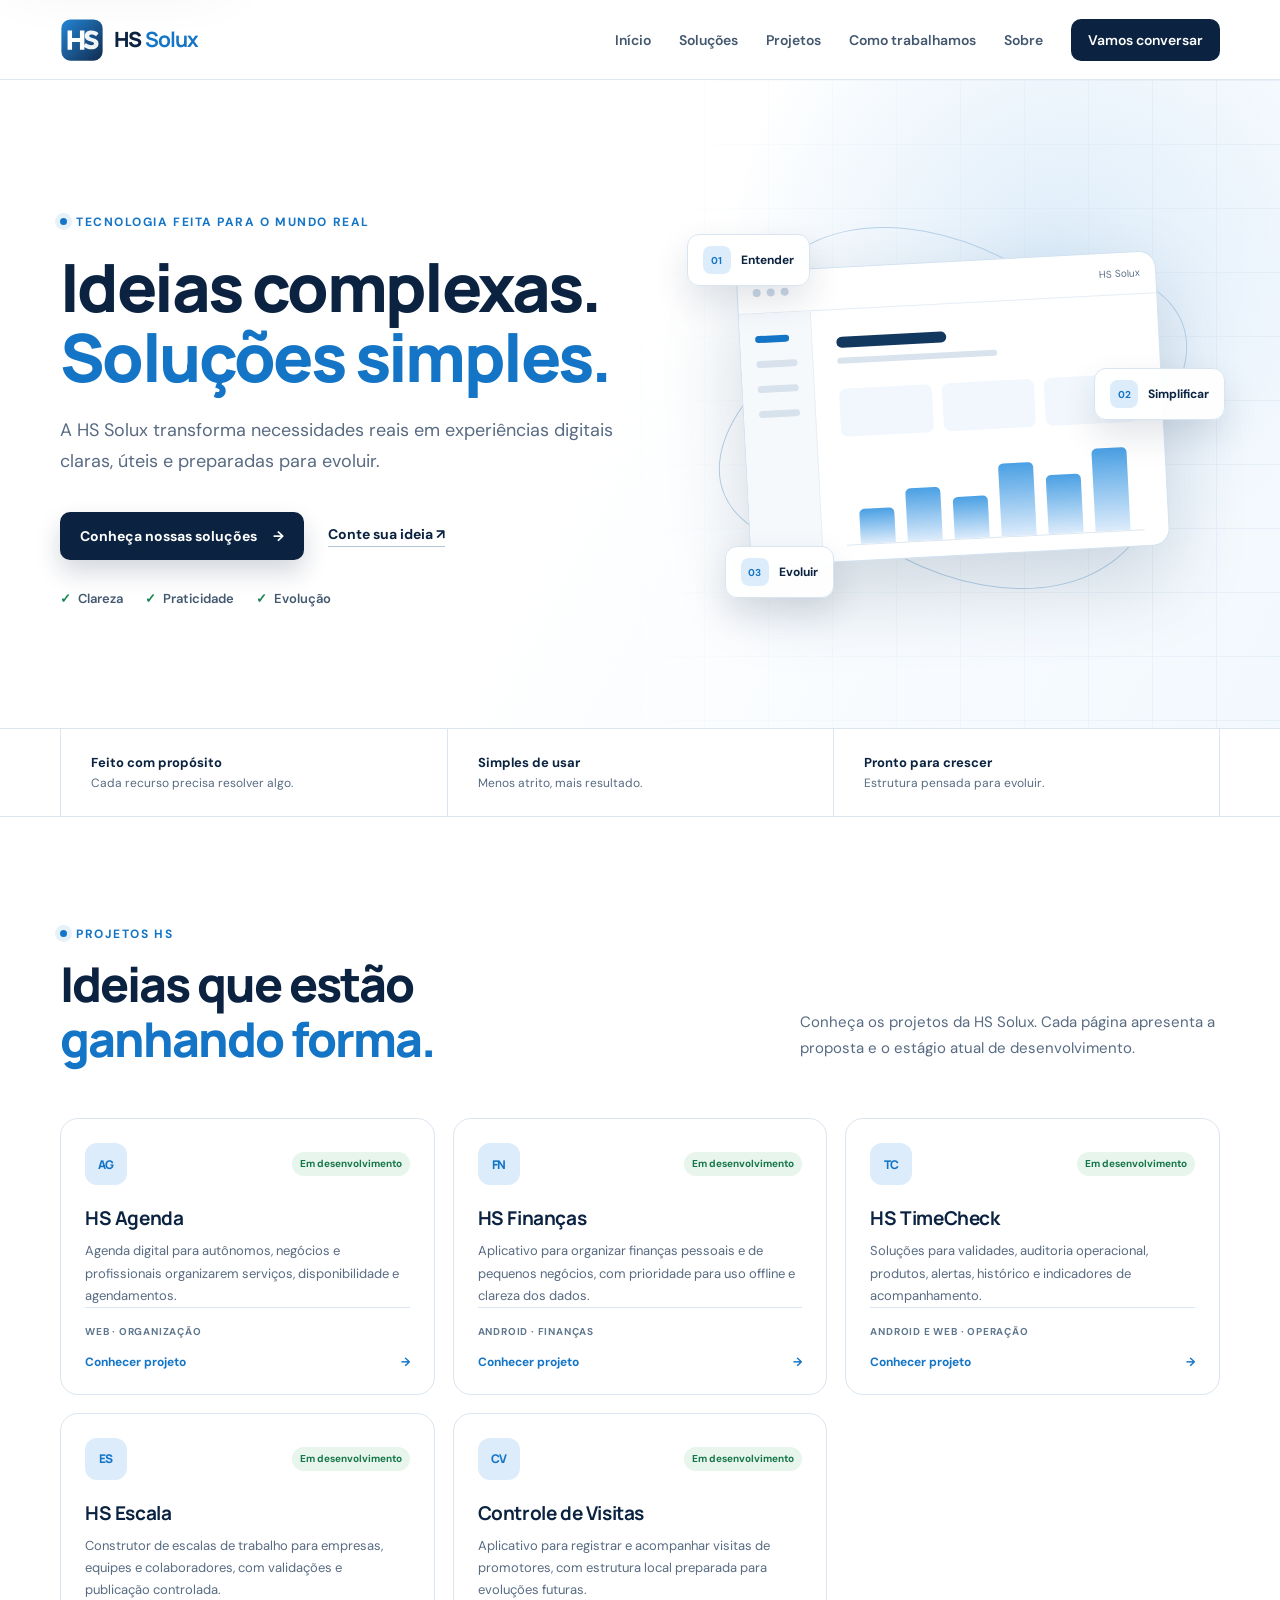
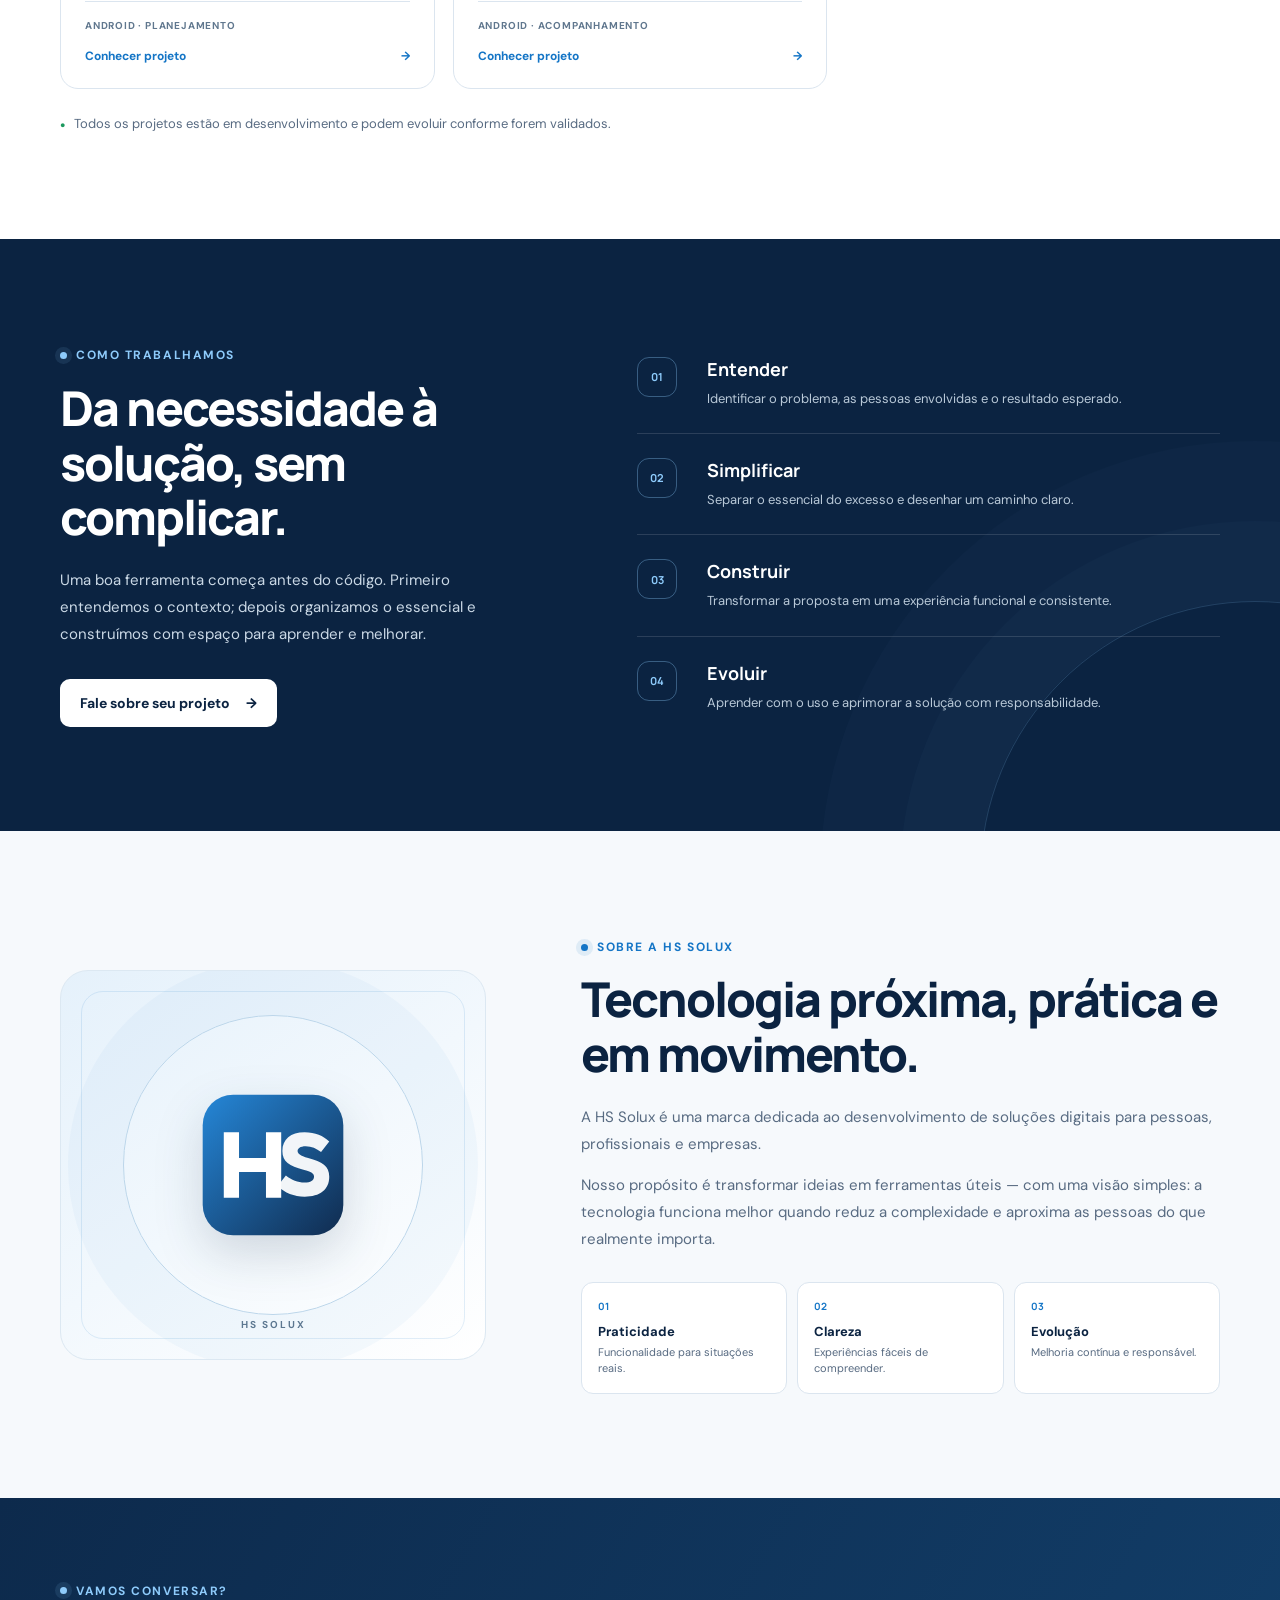
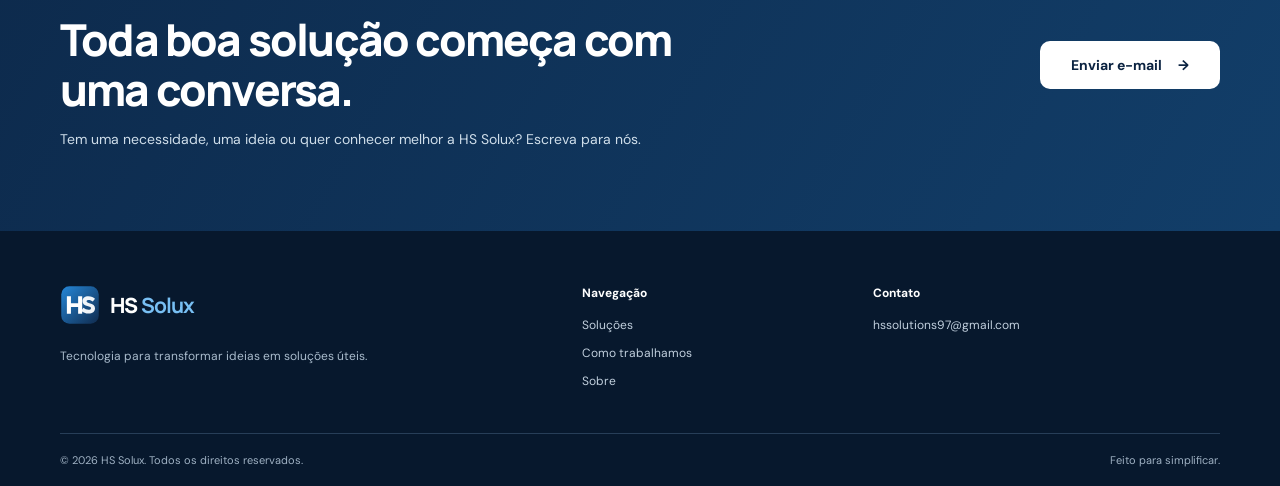
==== commit e5c055bb: "Consolida projetos e cria paginas individuais" ====
--- a/index.html
+++ b/index.html
@@ -57,7 +57,7 @@
       <nav class="nav" id="main-navigation" aria-label="Navegação principal">
         <a href="#inicio">Início</a>
         <a href="#solucoes">Soluções</a>
-        <a href="#projetos">Projetos</a>
+        <a href="#solucoes">Projetos</a>
         <a href="#metodo">Como trabalhamos</a>
         <a href="#sobre">Sobre</a>
         <a class="nav-cta" href="#contato">Vamos conversar</a>
@@ -120,121 +120,14 @@
       </div>
     </section>
 
-    <!-- APLICATIVOS HS SOLUX -->
     <section class="section solutions-section" id="solucoes" aria-labelledby="solutions-title">
       <div class="container">
         <div class="section-heading">
           <div>
-            <p class="eyebrow"><span aria-hidden="true"></span> Nossos aplicativos</p>
-            <h2 id="solutions-title">Soluções digitais.<br><em>Para necessidades reais.</em></h2>
-          </div>
-          <p>Conheça os aplicativos da HS Solux, desenvolvidos para facilitar tarefas, organizar informações e simplificar o dia a dia.</p>
-        </div>
-
-        <h3 class="solutions-group-title">Aplicativos em destaque</h3>
-
-        <div class="solution-grid featured-grid">
-          <article class="solution-card featured">
-            <div class="card-number">01</div>
-            <div class="card-icon" aria-hidden="true">◈</div>
-            <h3>HS Cash</h3>
-            <p>Uma solução financeira pensada para facilitar o controle e a organização das movimentações do dia a dia.</p>
-            <span class="card-tag">Gestão financeira</span>
-          </article>
-
-          <article class="solution-card featured">
-            <div class="card-number">02</div>
-            <div class="card-icon" aria-hidden="true">▦</div>
-            <h3>HS TimeCheck Usuários</h3>
-            <p>Ferramenta para auxiliar no acompanhamento de produtos, controle de validade e organização de informações de estoque.</p>
-            <span class="card-tag">Controle de produtos</span>
-          </article>
-        </div>
-
-        <h3 class="solutions-group-title catalog-title">Outras soluções</h3>
-
-        <div class="solution-grid catalog-grid">
-         
-<article class="solution-card">
-  <div class="card-number">03</div>
-  <div class="card-icon" aria-hidden="true">▣</div>
-
-  <h3>HS Agenda</h3>
-
-  <p>
-    Sistema de agendamento online para profissionais e pequenos
-    negócios. Organize serviços, horários, clientes e pacotes
-    em um só lugar.
-  </p>
-
-  <span class="card-tag">Agendamentos</span>
-
-  <div class="card-actions">
-    <span class="card-availability">
-      <span aria-hidden="true">●</span>
-      Disponível
-    </span>
-
-    <a
-      class="card-details-link"
-      href="aplicativos/hs-agenda/"
-      aria-label="Conhecer o aplicativo HS Agenda"
-    >
-      Conhecer aplicativo
-      <span aria-hidden="true">→</span>
-    </a>
-  </div>
-</article>
-
-
-          <article class="solution-card">
-            <div class="card-number">04</div>
-            <div class="card-icon" aria-hidden="true">▤</div>
-            <h3>HS Escala</h3>
-            <p>Planejamento de escalas de trabalho, jornadas e folgas para uma gestão de equipes mais organizada.</p>
-            <span class="card-tag">Gestão de equipes</span>
-          </article>
-
-          <article class="solution-card">
-            <div class="card-number">05</div>
-            <div class="card-icon" aria-hidden="true">◇</div>
-            <h3>HS Finanças</h3>
-            <p>Organização de receitas, despesas, contas e metas financeiras para acompanhar melhor o planejamento financeiro.</p>
-            <span class="card-tag">Controle financeiro</span>
-          </article>
-
-          <article class="solution-card">
-            <div class="card-number">06</div>
-            <div class="card-icon" aria-hidden="true">▧</div>
-            <h3>HS Documentos</h3>
-            <p>Uma proposta para armazenar, organizar e localizar documentos e arquivos com mais praticidade.</p>
-            <span class="card-tag">Documentos e arquivos</span>
-          </article>
-
-          <article class="solution-card">
-            <div class="card-number">07</div>
-            <div class="card-icon" aria-hidden="true">◎</div>
-            <h3>HS Visita</h3>
-            <p>Organização e acompanhamento de registros de visitas, reunindo informações importantes em um só lugar.</p>
-            <span class="card-tag">Controle de visitas</span>
-          </article>
-        </div>
-
-        <p class="transparency-note">
-          <span aria-hidden="true">●</span>
-          Nosso portfólio reúne soluções em diferentes etapas de desenvolvimento. A disponibilidade de cada aplicativo será informada individualmente.
-        </p>
-      </div>
-    </section>
-
-    <section class="section projects-section" id="projetos" aria-labelledby="projects-title">
-      <div class="container">
-        <div class="section-heading">
-          <div>
             <p class="eyebrow"><span aria-hidden="true"></span> Projetos HS</p>
-            <h2 id="projects-title">Ideias que estão<br><em>ganhando forma.</em></h2>
-          </div>
-          <p>Uma visão dos projetos da HS Solux, em diferentes fases de planejamento e desenvolvimento.</p>
+            <h2 id="solutions-title">Ideias que estão<br><em>ganhando forma.</em></h2>
+          </div>
+          <p>Conheça os projetos da HS Solux. Cada página apresenta a proposta e o estágio atual de desenvolvimento.</p>
         </div>
         <div class="project-grid">
           <article class="project-card">
@@ -242,33 +135,38 @@
             <h3>HS Agenda</h3>
             <p>Agenda digital para autônomos, negócios e profissionais organizarem serviços, disponibilidade e agendamentos.</p>
             <span class="project-type">Web · organização</span>
+            <a class="project-link" href="aplicativos/hs-agenda/">Conhecer projeto <span aria-hidden="true">→</span></a>
           </article>
           <article class="project-card">
             <div class="project-top"><span class="project-icon">FN</span><span class="project-status status-progress">Em desenvolvimento</span></div>
             <h3>HS Finanças</h3>
             <p>Aplicativo para organizar finanças pessoais e de pequenos negócios, com prioridade para uso offline e clareza dos dados.</p>
             <span class="project-type">Android · finanças</span>
+            <a class="project-link" href="aplicativos/hs-financas/">Conhecer projeto <span aria-hidden="true">→</span></a>
           </article>
           <article class="project-card">
             <div class="project-top"><span class="project-icon">TC</span><span class="project-status status-progress">Em desenvolvimento</span></div>
             <h3>HS TimeCheck</h3>
             <p>Soluções para validades, auditoria operacional, produtos, alertas, histórico e indicadores de acompanhamento.</p>
             <span class="project-type">Android e web · operação</span>
+            <a class="project-link" href="aplicativos/hs-timecheck/">Conhecer projeto <span aria-hidden="true">→</span></a>
           </article>
           <article class="project-card">
             <div class="project-top"><span class="project-icon">ES</span><span class="project-status status-progress">Em desenvolvimento</span></div>
             <h3>HS Escala</h3>
             <p>Construtor de escalas de trabalho para empresas, equipes e colaboradores, com validações e publicação controlada.</p>
             <span class="project-type">Android · planejamento</span>
+            <a class="project-link" href="aplicativos/hs-escala/">Conhecer projeto <span aria-hidden="true">→</span></a>
           </article>
           <article class="project-card">
             <div class="project-top"><span class="project-icon">CV</span><span class="project-status status-progress">Em desenvolvimento</span></div>
             <h3>Controle de Visitas</h3>
             <p>Aplicativo para registrar e acompanhar visitas de promotores, com estrutura local preparada para evoluções futuras.</p>
             <span class="project-type">Android · acompanhamento</span>
-          </article>
-        </div>
-        <p class="transparency-note"><span aria-hidden="true">●</span> Os projetos podem mudar de escopo e status conforme forem validados. Novidades serão divulgadas quando estiverem prontas.</p>
+            <a class="project-link" href="aplicativos/controle-visitas/">Conhecer projeto <span aria-hidden="true">→</span></a>
+          </article>
+        </div>
+        <p class="transparency-note"><span aria-hidden="true">●</span> Todos os projetos estão em desenvolvimento e podem evoluir conforme forem validados.</p>
       </div>
     </section>
 
--- a/styles.css
+++ b/styles.css
@@ -101,6 +101,8 @@
 .project-card h3{margin:20px 0 9px;color:var(--navy-900);font:700 19px "Manrope",Arial,sans-serif;letter-spacing:-.4px}
 .project-card p{margin:0;color:var(--muted);font-size:13px;line-height:1.7}
 .project-type{margin-top:auto;padding-top:17px;border-top:1px solid var(--line);color:#60778e;font-size:10px;font-weight:700;letter-spacing:.8px;text-transform:uppercase}
+.project-link{display:inline-flex;align-items:center;justify-content:space-between;gap:12px;margin-top:16px;color:var(--blue-600);font-size:12px;font-weight:700}
+.project-link:hover{color:var(--navy-900)}
 
 .process-section{position:relative;overflow:hidden;background:var(--navy-900);color:#fff}
 .process-section::after{content:"";position:absolute;width:550px;height:550px;right:-250px;bottom:-320px;border:1px solid rgba(142,203,251,.18);border-radius:50%;box-shadow:0 0 0 80px rgba(142,203,251,.025),0 0 0 160px rgba(142,203,251,.02)}
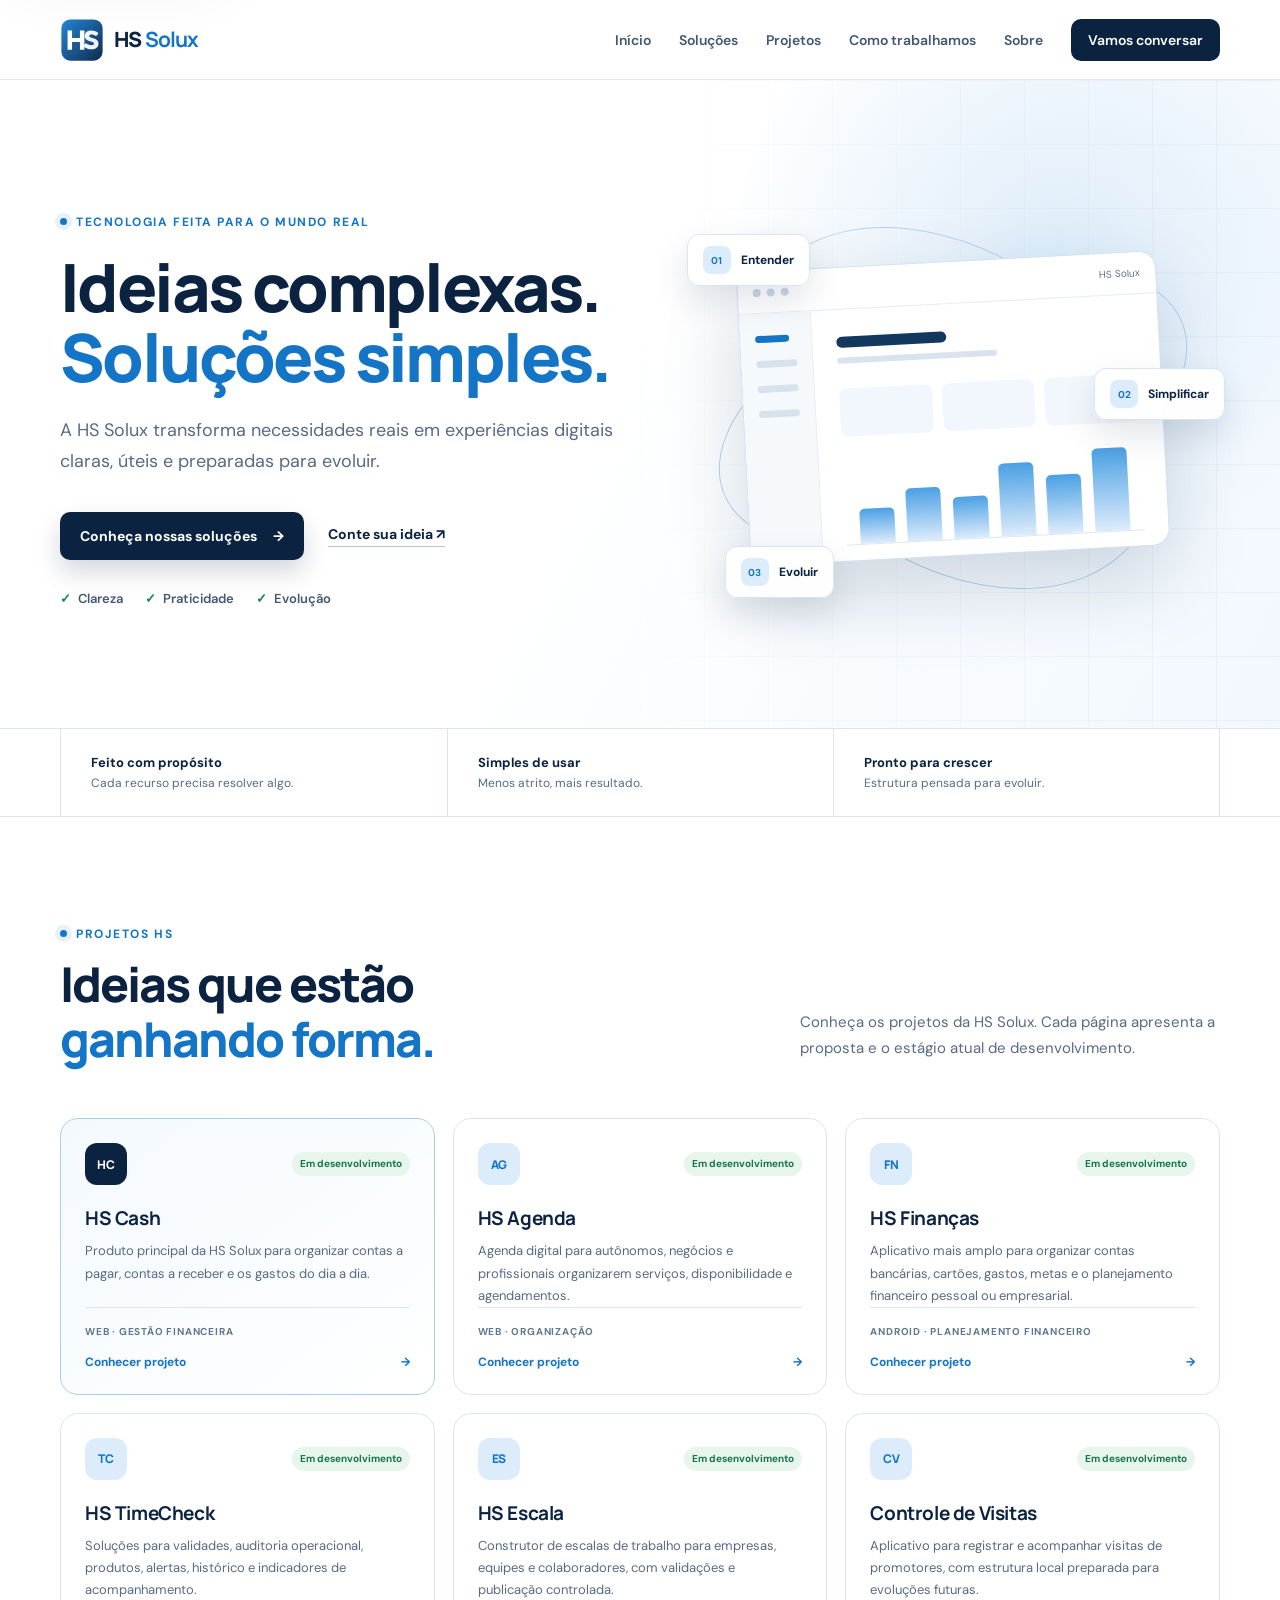
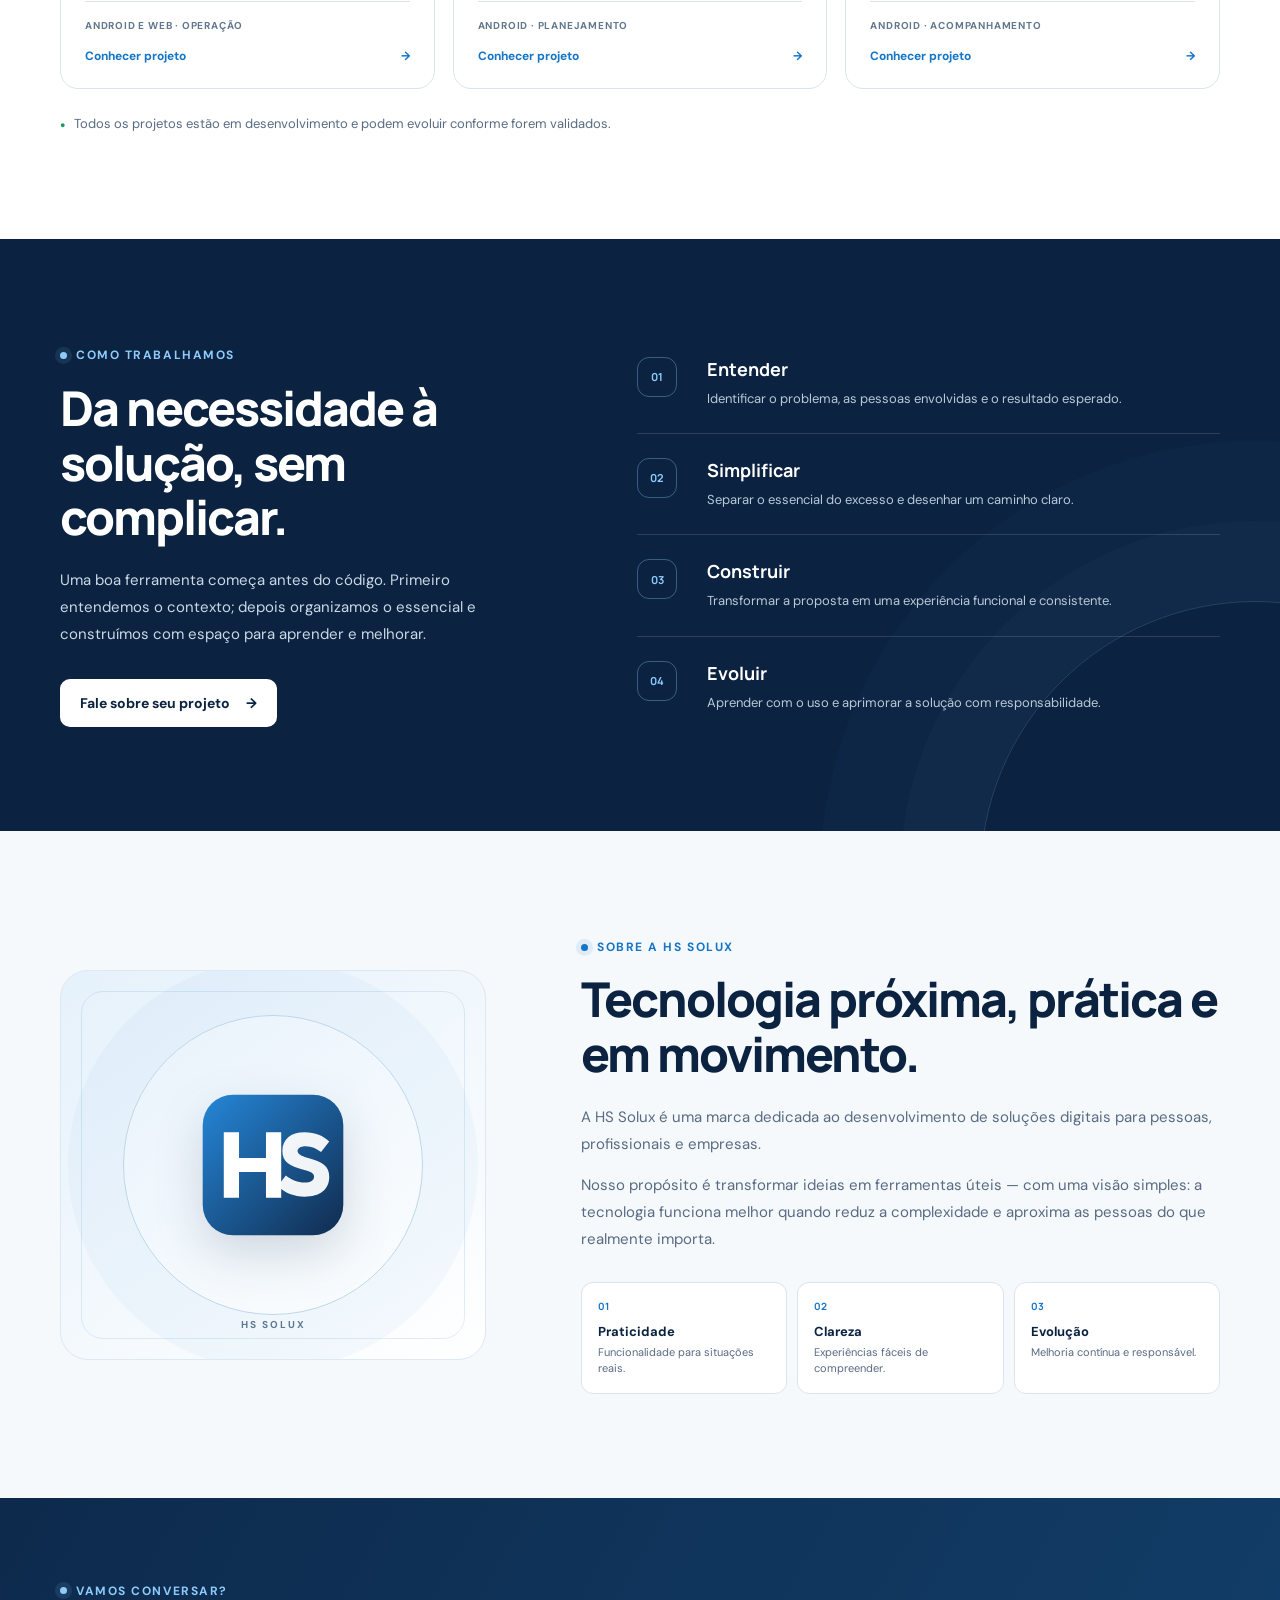
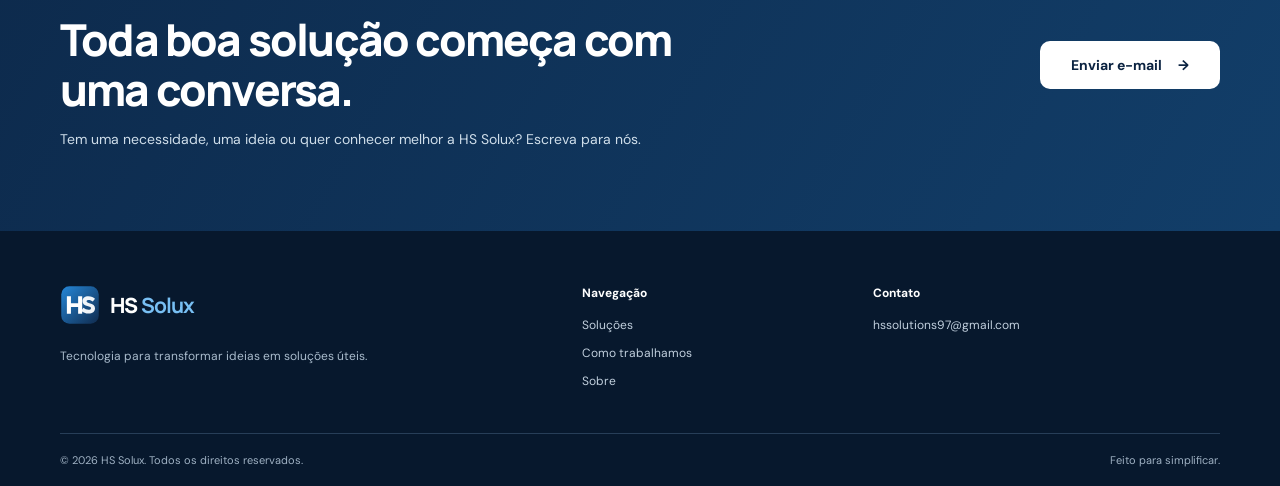
==== commit da1b9192: "Diferencia HS Cash e HS Financas" ====
--- a/index.html
+++ b/index.html
@@ -130,6 +130,13 @@
           <p>Conheça os projetos da HS Solux. Cada página apresenta a proposta e o estágio atual de desenvolvimento.</p>
         </div>
         <div class="project-grid">
+          <article class="project-card project-primary">
+            <div class="project-top"><span class="project-icon">HC</span><span class="project-status status-progress">Em desenvolvimento</span></div>
+            <h3>HS Cash</h3>
+            <p>Produto principal da HS Solux para organizar contas a pagar, contas a receber e os gastos do dia a dia.</p>
+            <span class="project-type">Web · gestão financeira</span>
+            <a class="project-link" href="aplicativos/hs-cash/">Conhecer projeto <span aria-hidden="true">→</span></a>
+          </article>
           <article class="project-card">
             <div class="project-top"><span class="project-icon">AG</span><span class="project-status status-progress">Em desenvolvimento</span></div>
             <h3>HS Agenda</h3>
@@ -140,8 +147,8 @@
           <article class="project-card">
             <div class="project-top"><span class="project-icon">FN</span><span class="project-status status-progress">Em desenvolvimento</span></div>
             <h3>HS Finanças</h3>
-            <p>Aplicativo para organizar finanças pessoais e de pequenos negócios, com prioridade para uso offline e clareza dos dados.</p>
-            <span class="project-type">Android · finanças</span>
+            <p>Aplicativo mais amplo para organizar contas bancárias, cartões, gastos, metas e o planejamento financeiro pessoal ou empresarial.</p>
+            <span class="project-type">Android · planejamento financeiro</span>
             <a class="project-link" href="aplicativos/hs-financas/">Conhecer projeto <span aria-hidden="true">→</span></a>
           </article>
           <article class="project-card">
--- a/styles.css
+++ b/styles.css
@@ -94,6 +94,8 @@
 .project-grid{display:grid;grid-template-columns:repeat(3,1fr);gap:18px}
 .project-card{min-height:245px;display:flex;flex-direction:column;padding:24px;border:1px solid var(--line);border-radius:var(--radius-md);background:#fff;transition:transform .25s ease,border-color .25s ease,box-shadow .25s ease}
 .project-card:hover{transform:translateY(-5px);border-color:#accde8;box-shadow:var(--shadow)}
+.project-primary{border-color:#a9cdea;background:linear-gradient(145deg,#f4f9fe,#fff)}
+.project-primary .project-icon{background:var(--navy-900);color:#fff}
 .project-top{display:flex;align-items:center;justify-content:space-between;gap:12px}
 .project-icon{display:grid;width:42px;height:42px;place-items:center;border-radius:12px;background:var(--blue-100);color:var(--blue-600);font:800 12px "Manrope",Arial,sans-serif;letter-spacing:-.4px}
 .project-status{padding:6px 8px;border-radius:20px;font-size:10px;font-weight:700;line-height:1.2;text-align:right}
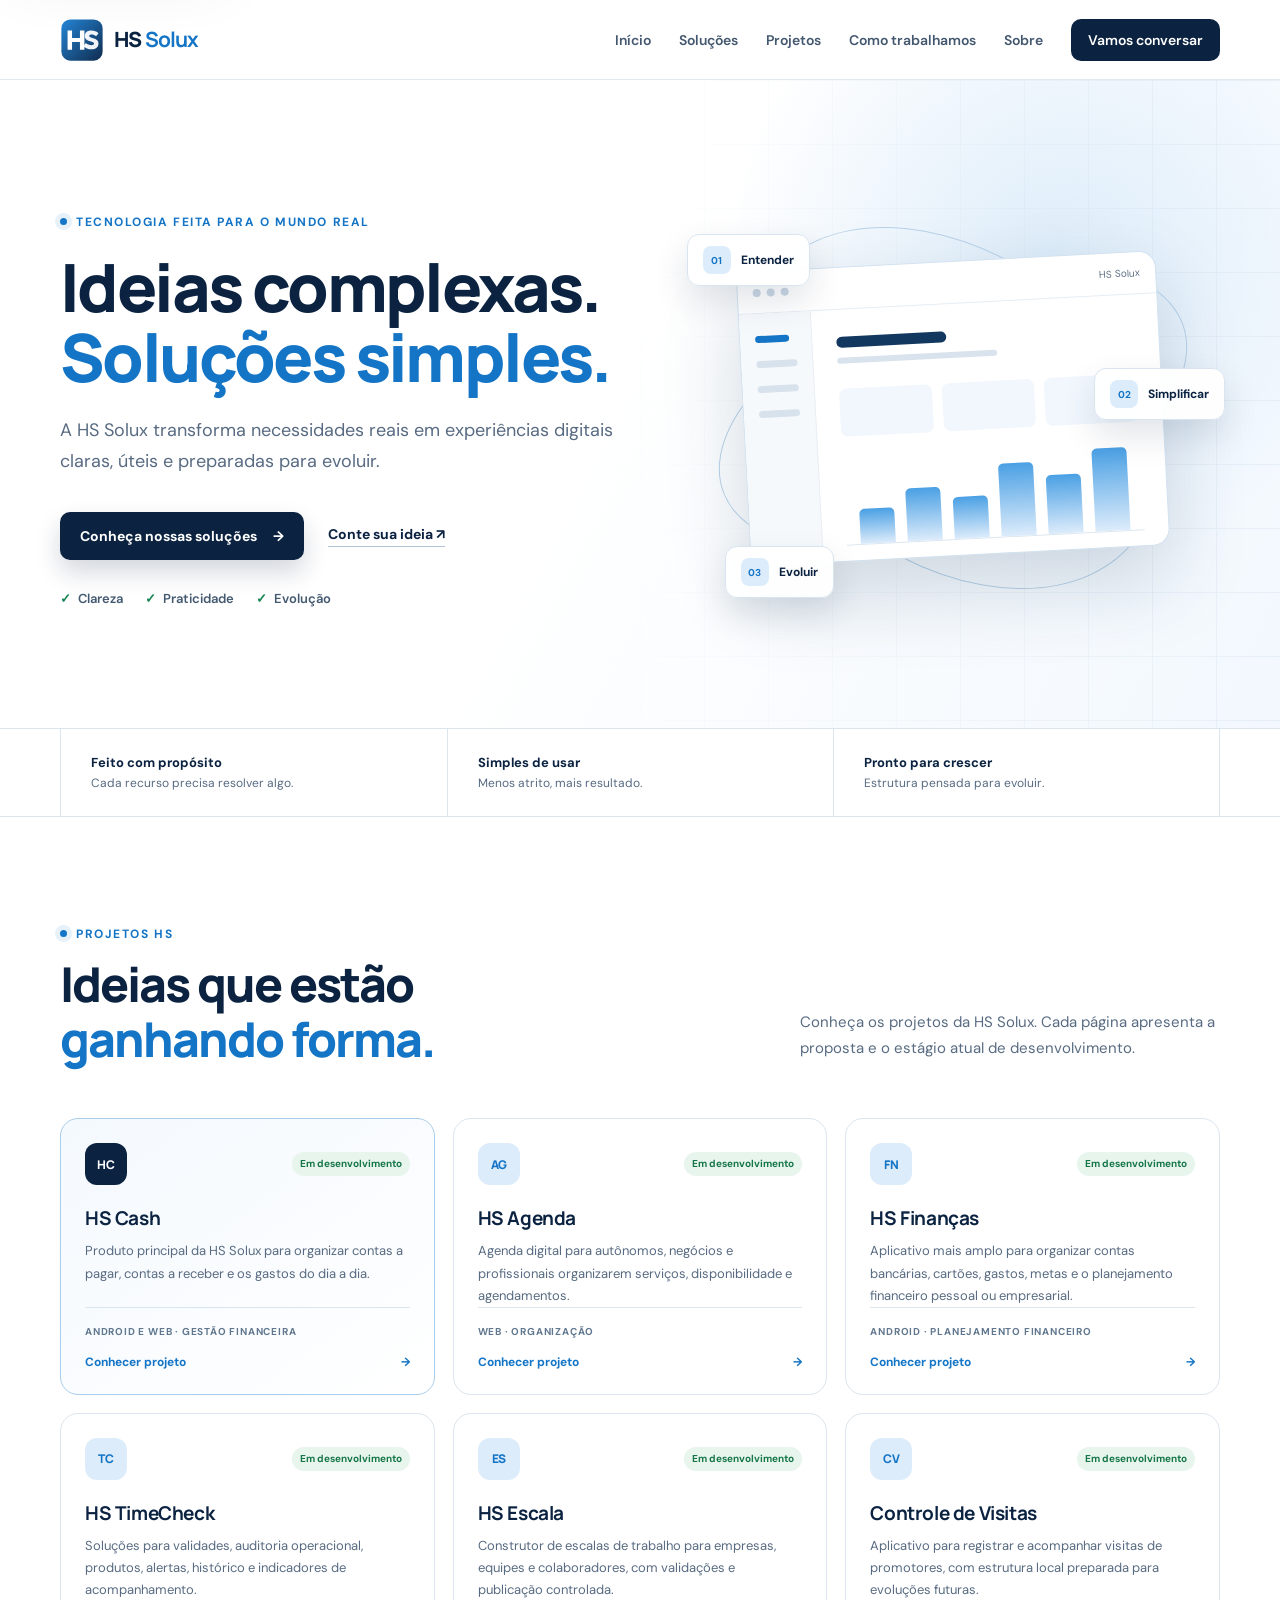
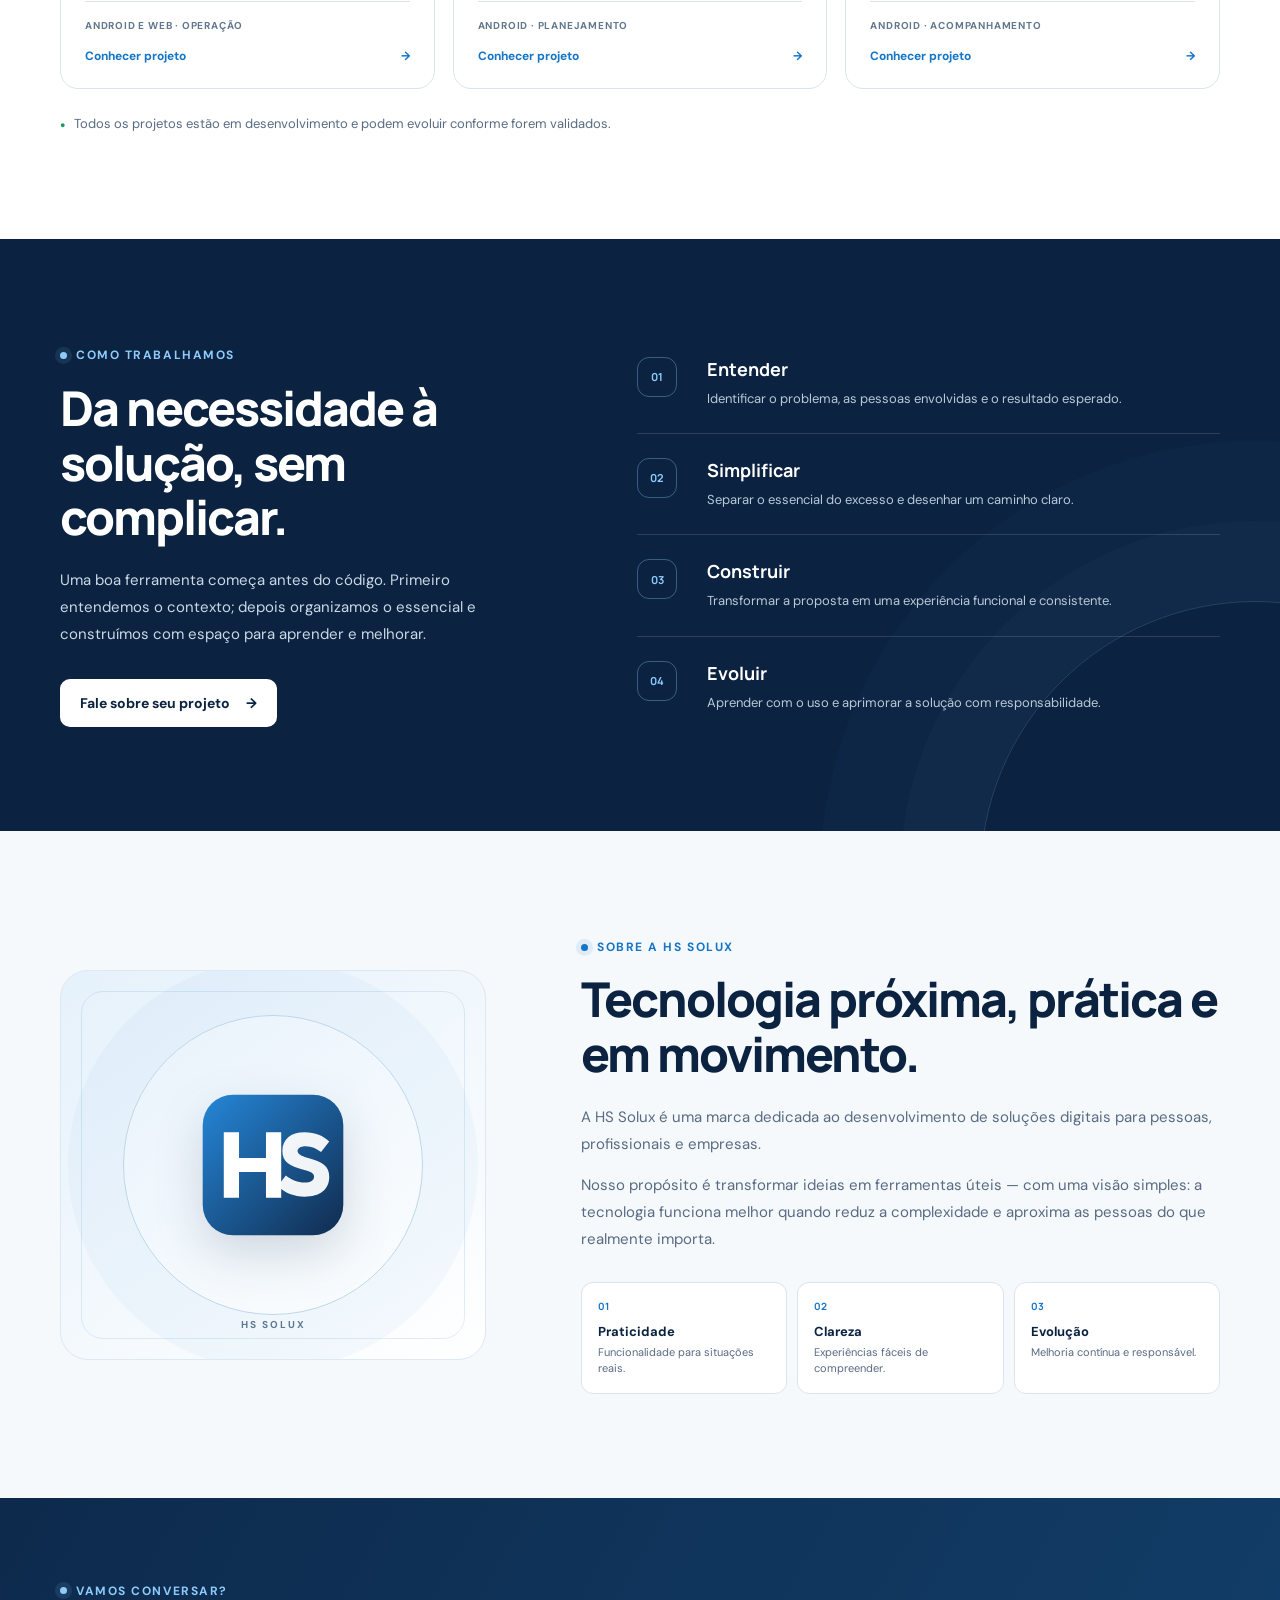
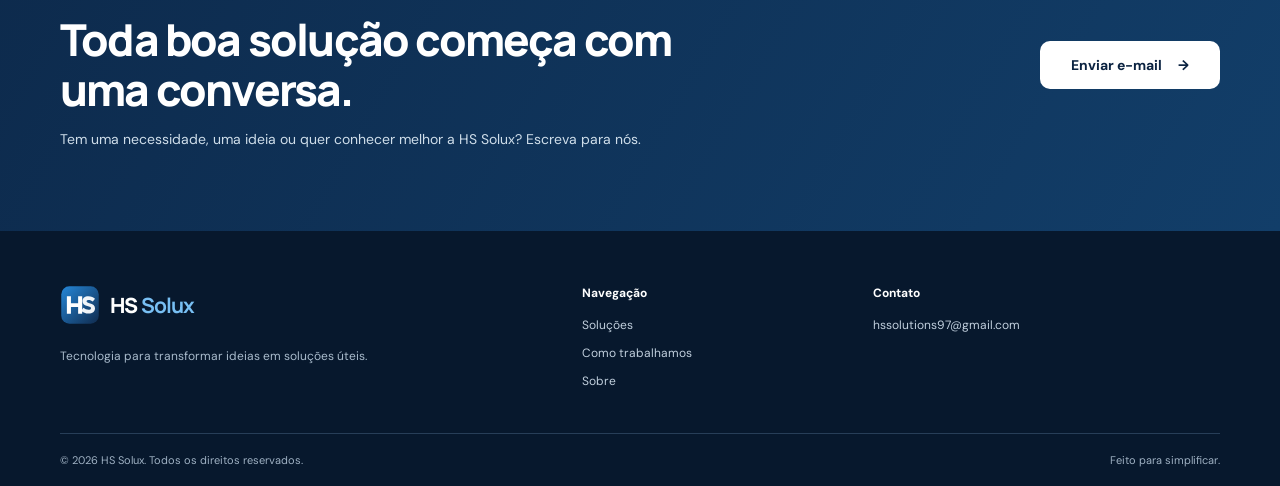
==== commit 4f4c6339: "Atualiza plataformas e acesso do HS Cash" ====
--- a/index.html
+++ b/index.html
@@ -134,7 +134,7 @@
             <div class="project-top"><span class="project-icon">HC</span><span class="project-status status-progress">Em desenvolvimento</span></div>
             <h3>HS Cash</h3>
             <p>Produto principal da HS Solux para organizar contas a pagar, contas a receber e os gastos do dia a dia.</p>
-            <span class="project-type">Web · gestão financeira</span>
+            <span class="project-type">Android e web · gestão financeira</span>
             <a class="project-link" href="aplicativos/hs-cash/">Conhecer projeto <span aria-hidden="true">→</span></a>
           </article>
           <article class="project-card">
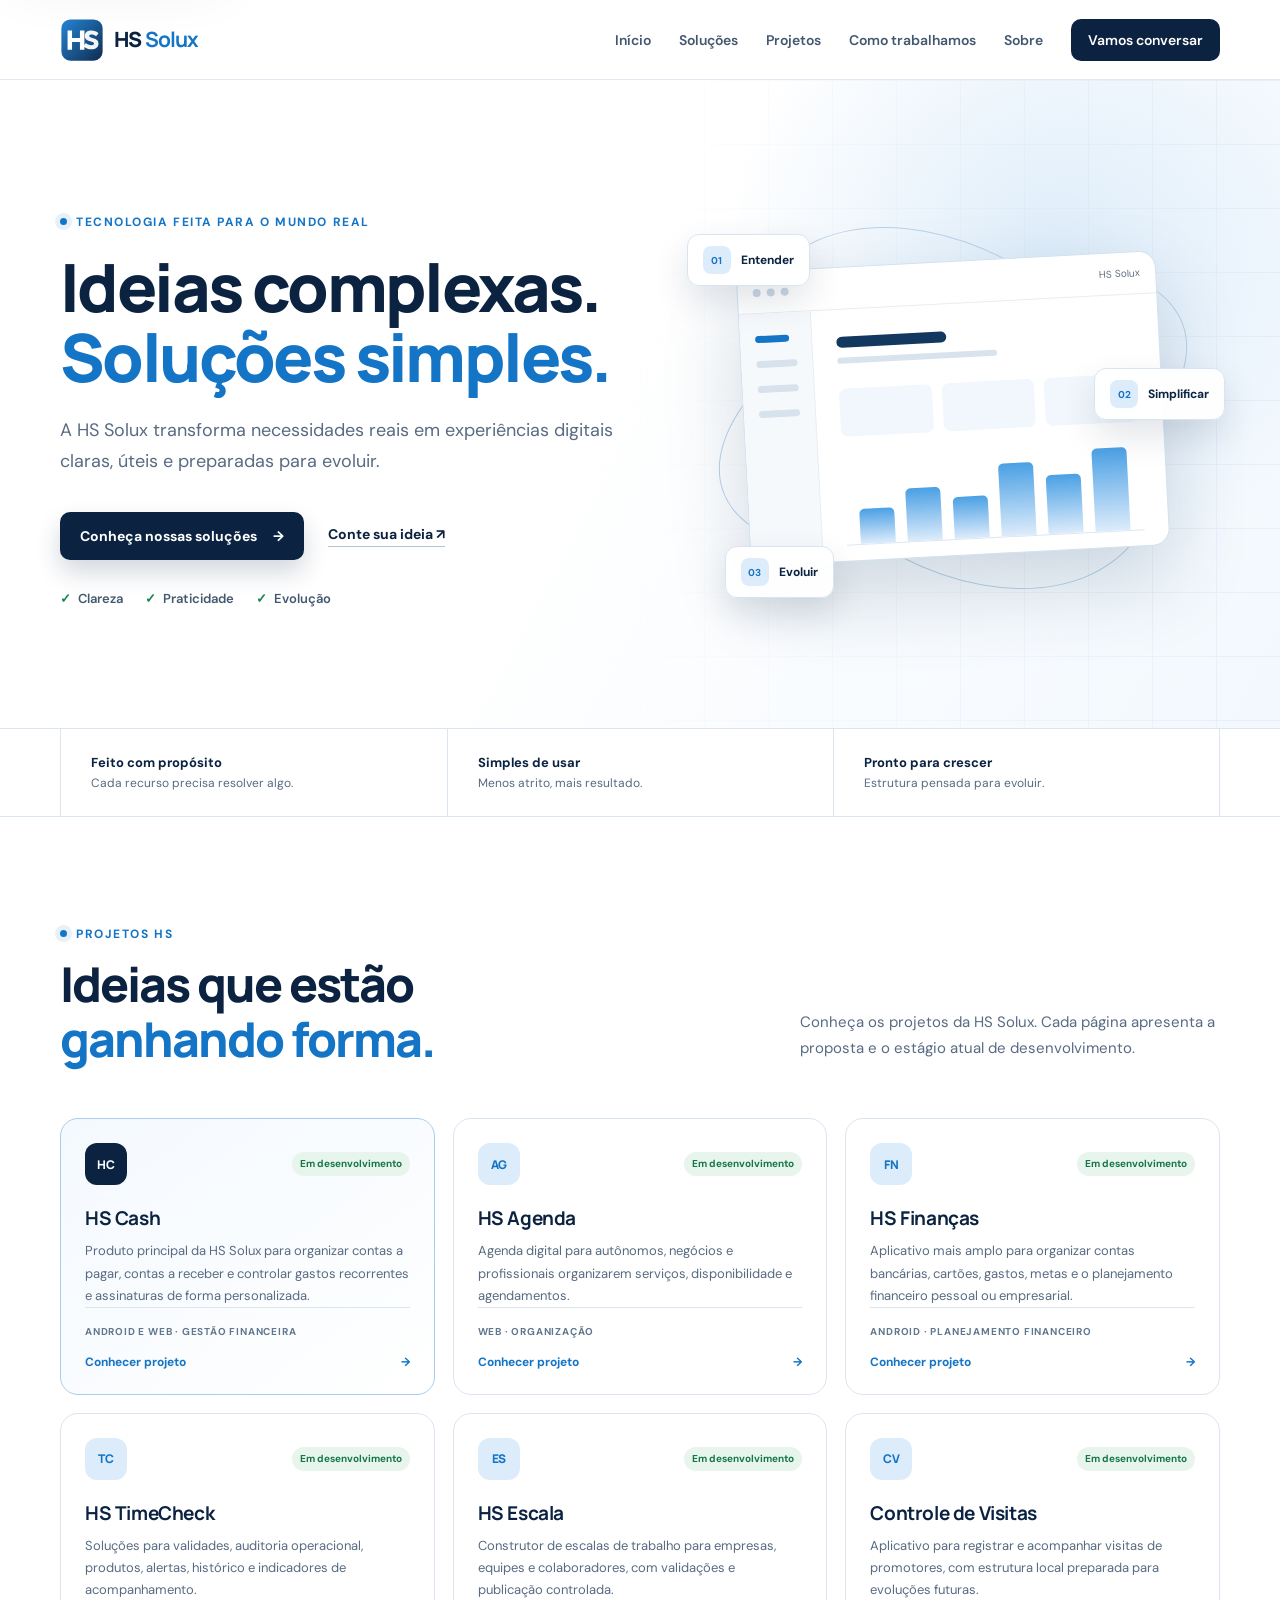
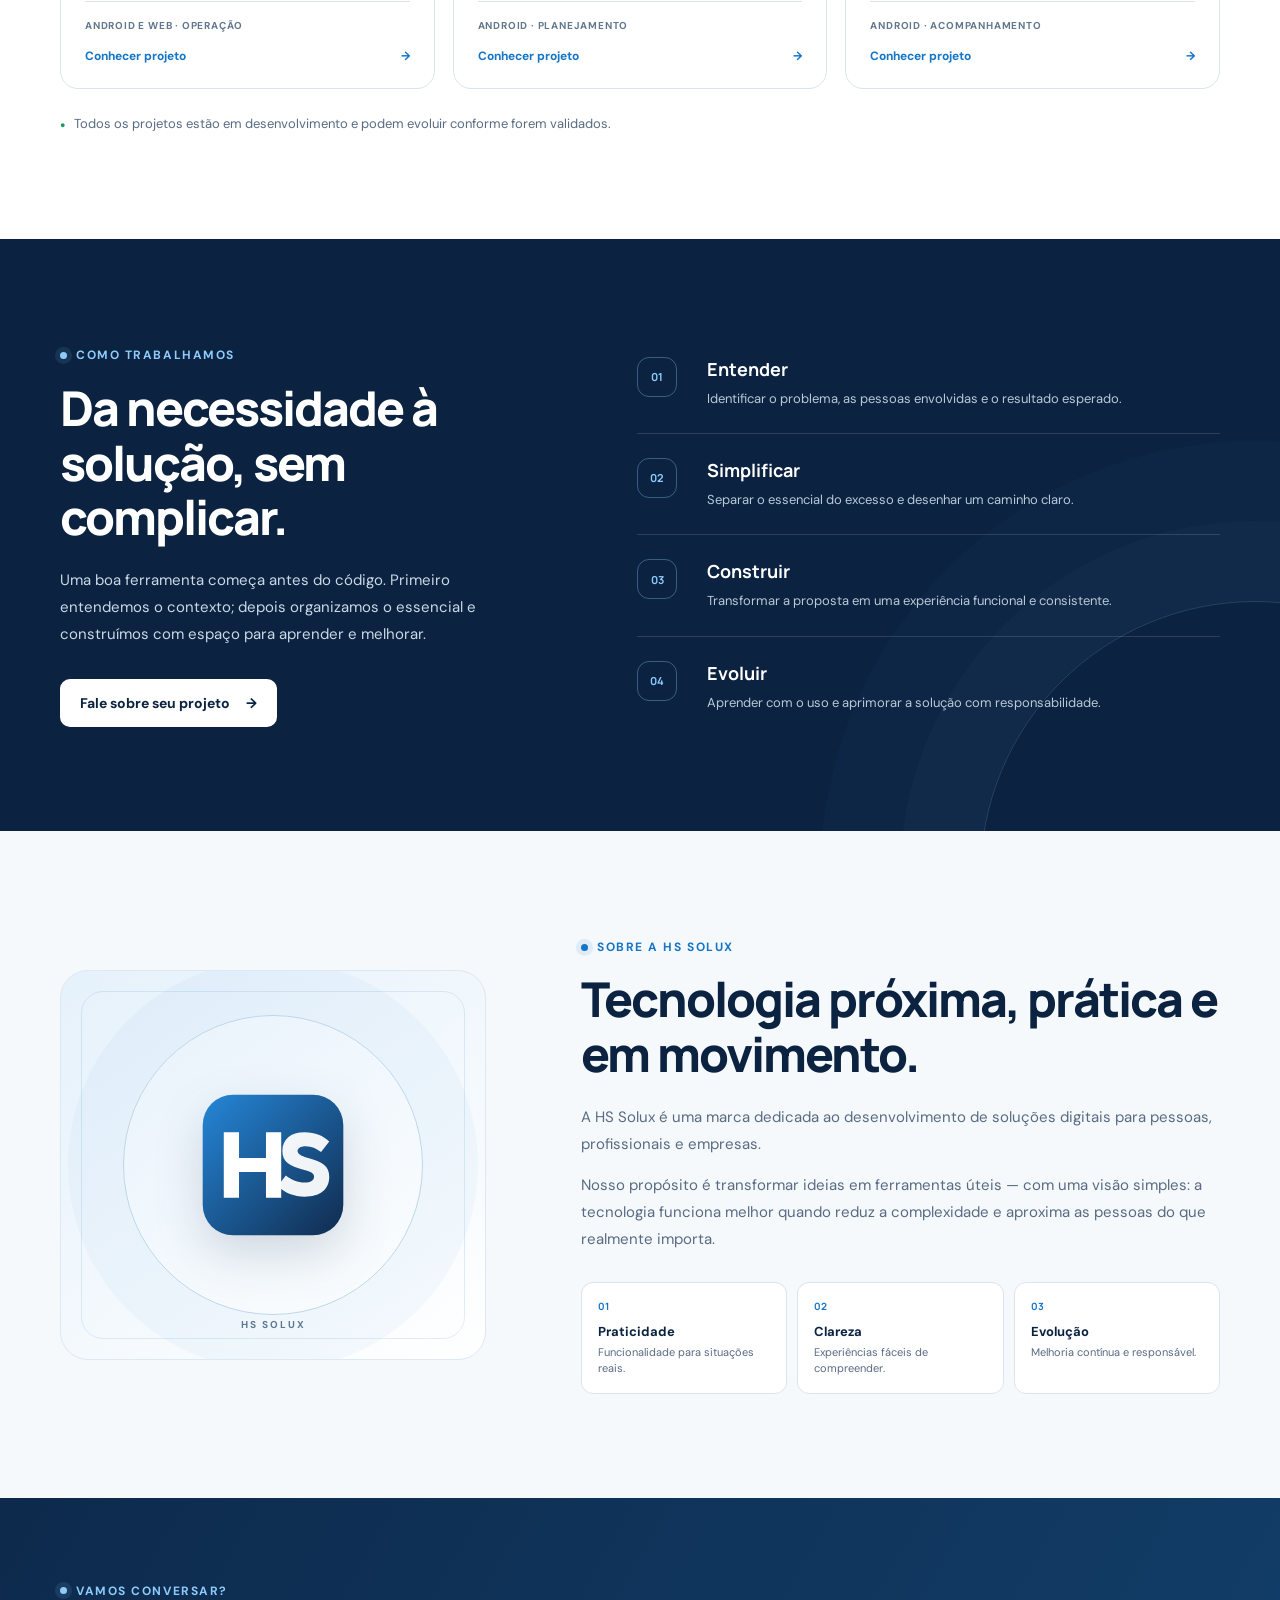
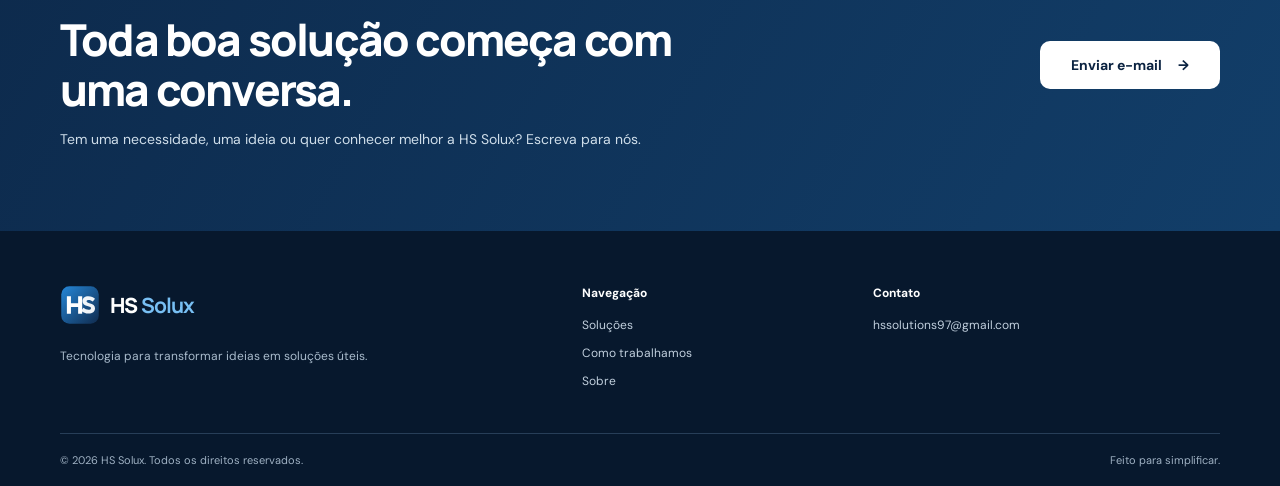
==== commit 75ce7125: "Detalha gastos recorrentes do HS Cash" ====
--- a/index.html
+++ b/index.html
@@ -133,7 +133,7 @@
           <article class="project-card project-primary">
             <div class="project-top"><span class="project-icon">HC</span><span class="project-status status-progress">Em desenvolvimento</span></div>
             <h3>HS Cash</h3>
-            <p>Produto principal da HS Solux para organizar contas a pagar, contas a receber e os gastos do dia a dia.</p>
+            <p>Produto principal da HS Solux para organizar contas a pagar, contas a receber e controlar gastos recorrentes e assinaturas de forma personalizada.</p>
             <span class="project-type">Android e web · gestão financeira</span>
             <a class="project-link" href="aplicativos/hs-cash/">Conhecer projeto <span aria-hidden="true">→</span></a>
           </article>
